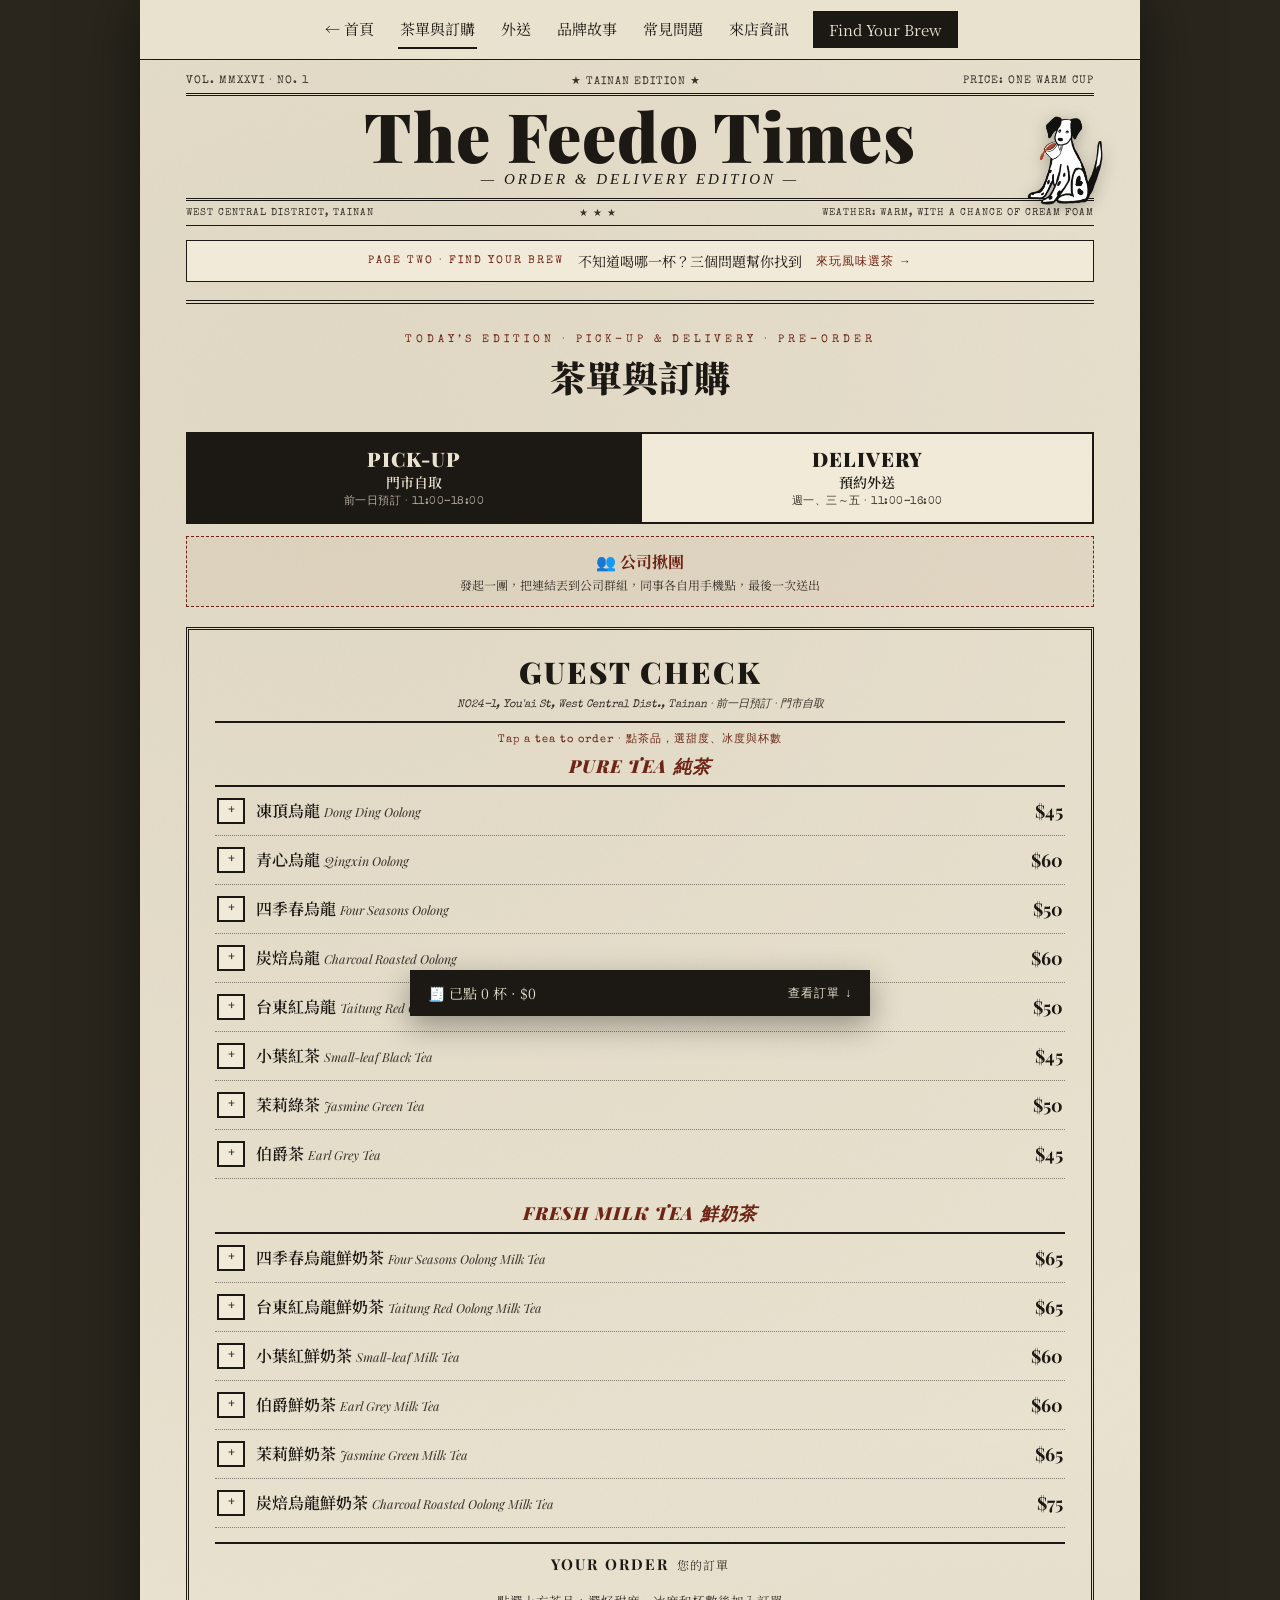
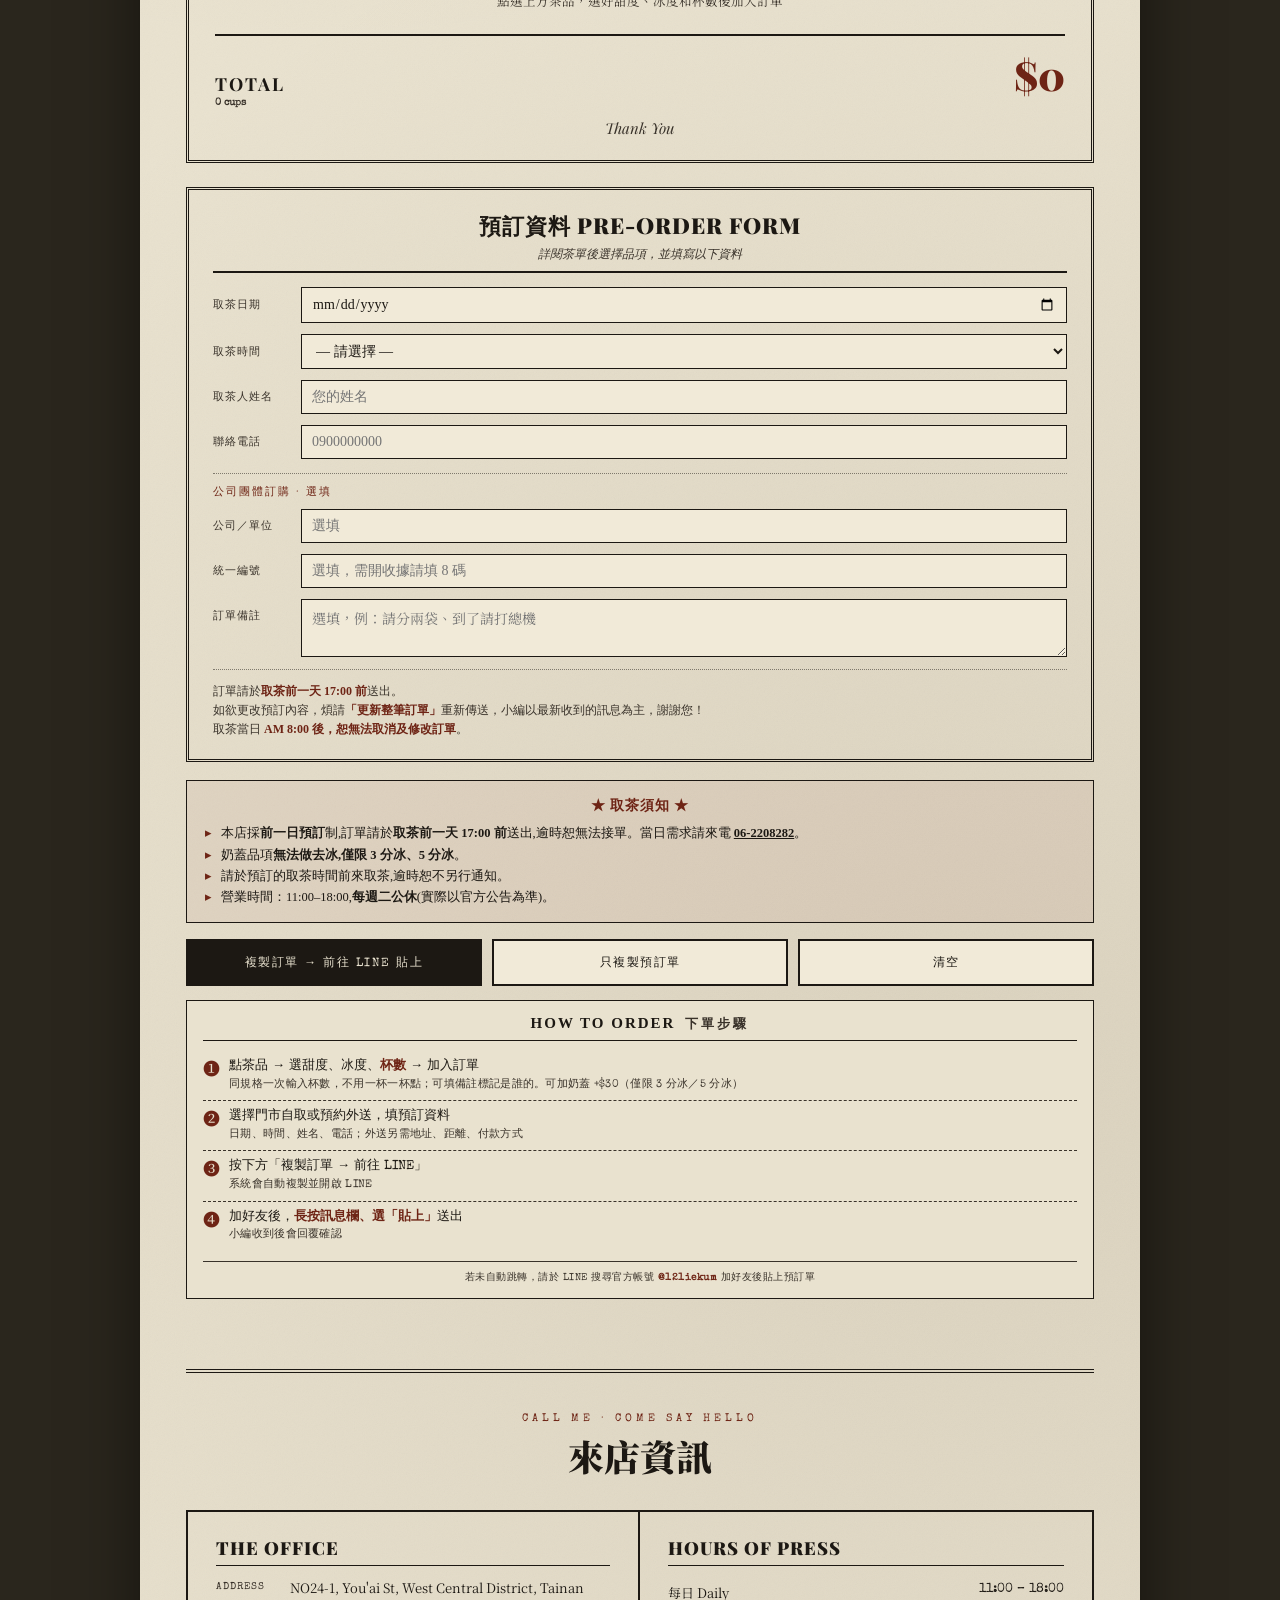
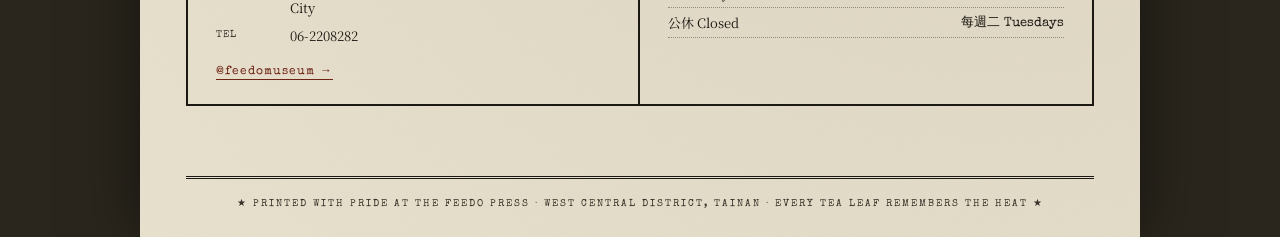
==== index.html @ 991d7155 "外送訂單文字：付款方式後面不再重複「（先付款）」 底下的 ※ 註記已經寫了「外送需先付款，小編確認訂單後會與您聯繫付款」， 貼在付款方式後面是重複。  Co-Authored-By: Claude O" ====
<!DOCTYPE html>
<html lang="zh-Hant">
<head>
<meta charset="UTF-8">
<meta name="viewport" content="width=device-width, initial-scale=1.0">
<title>FEEDO MUSEUM · 線上點單｜門市自取・預約外送・公司揪團</title>
<meta name="description" content="FEEDO MUSEUM 茶飲線上點單：前一日預訂門市自取、平日預約外送、公司揪團讓同事各自點。">
<link rel="preconnect" href="https://fonts.googleapis.com">
<link rel="preconnect" href="https://fonts.gstatic.com" crossorigin>
<link href="https://fonts.googleapis.com/css2?family=Playfair+Display:ital,wght@0,400;0,700;0,900;1,400;1,700;1,900&family=Old+Standard+TT:ital,wght@0,400;0,700;1,400&family=Special+Elite&family=Noto+Serif+TC:wght@300;400;600&display=swap" rel="stylesheet">
<link rel="stylesheet" href="style.css?v=20260920b">
</head>
<body>
<div class="gazette">

  <nav>
    <a href="https://feedomuseum.com/" class="home">&larr; 首頁</a>
    <a href="#menu" class="here">茶單與訂購</a>
    <a href="#menu" data-mode="delivery">外送</a>
    <a href="https://feedomuseum.com/story.html">品牌故事</a>
    <a href="https://feedomuseum.com/faq.html">常見問題</a>
    <a href="#visit">來店資訊</a>
    <a href="story.html#finder" class="feature">Find Your Brew</a>
  </nav>

  <div class="pad" id="top">
    <!-- 報頭 -->
    <div class="masthead-top">
      <span>Vol. MMXXVI &middot; No. 1</span>
      <span>&#9733; Tainan Edition &#9733;</span>
      <span>Price: One Warm Cup</span>
    </div>
    <div class="masthead compact">
      <h1><a href="https://feedomuseum.com/">The Feedo Times</a></h1>
      <div class="sub">&mdash; Order &amp; Delivery Edition &mdash;</div>
      <div class="mast-dog" id="mastDog" title="汪!"><img src="images/feedo-dog.png" alt="Feedo dog"></div>
    </div>
    <div class="dateline">
      <span>West Central District, Tainan</span>
      <span>&#9733; &#9733; &#9733;</span>
      <span>Weather: Warm, with a chance of cream foam</span>
    </div>

    <!-- 故事頁導引 -->
    <a class="teaser" href="story.html#finder">
      <span class="t-k">Page Two &middot; Find Your Brew</span>
      <span class="t-h">不知道喝哪一杯？三個問題幫你找到</span>
      <span class="t-go">來玩風味選茶 &rarr;</span>
    </a>

    <!-- ===== 第三版: 茶單（門市自取 / 預約外送） ===== -->
    <div class="section menu-first" id="menu" data-mode="pickup">
      <div class="sec-banner"><div class="ed">Today&rsquo;s Edition &middot; Pick-up &amp; Delivery &middot; Pre-Order</div><h3>茶單與訂購</h3></div>

      <!-- 服務方式 -->
      <div class="svc g-hide" role="radiogroup" aria-label="取茶方式">
        <button type="button" class="svc-opt on" data-mode="pickup" role="radio" aria-checked="true"><span class="svc-en">Pick-up</span><span class="svc-zh">門市自取</span><span class="svc-d">前一日預訂 &middot; 11:00–18:00</span></button>
        <button type="button" class="svc-opt" data-mode="delivery" role="radio" aria-checked="false"><span class="svc-en">Delivery</span><span class="svc-zh">預約外送</span><span class="svc-d">週一、三～五 &middot; 11:00–16:00</span></button>
      </div>

      <!-- 公司揪團：發起（一般點單時顯示） -->
      <button type="button" class="gstart g-hide" id="gStart"><b>👥 公司揪團</b><span>發起一團，把連結丟到公司群組，同事各自用手機點，最後一次送出</span></button>

      <!-- 公司揪團：團資訊（打開揪團連結時顯示） -->
      <div class="gbar g-show" id="gbar">
        <div class="gb-stamp">GROUP ORDER &middot; 揪團</div>
        <div class="gb-title" id="gbTitle">揪團載入中…</div>
        <div class="gb-meta" id="gbMeta"></div>
        <div class="gb-btns">
          <button type="button" class="pri" id="gbLine">分享到 LINE 群組</button>
          <button type="button" id="gbCopy">複製揪團連結</button>
          <button type="button" class="g-hostonly" id="gbClose">截止收單</button>
        </div>
        <div class="gb-admin g-hostonly">
          🔑 你是<b>發起人</b>：現在的網址是管理連結，請自己保存（<button type="button" id="gbCopyAdmin">複製管理連結</button>），分享給同事請用上方按鈕。<br>
          步驟：① 分享連結給同事 ② 時間到或按「截止收單」 ③ 在下方填預訂資料，按「複製訂單 &rarr; 前往 LINE」送給店家
          <div class="gb-qr" id="gbQr" hidden>
            <div class="gb-qr-img" id="gbQrImg"></div>
            <div class="gb-qr-txt"><b>📱 想用手機管理這一團？</b><br>用手機相機或 LINE 掃這個 QR Code，手機就能以發起人身分截止收單、送出訂單。<br><span>這是管理用的 QR Code，請勿拍照分享到群組。</span></div>
          </div>
        </div>
        <a class="gb-exit" href="./">&larr; 離開揪團，回一般點單</a>
      </div>

      <!-- 外送須知（外送模式才顯示） -->
      <div class="dlv only-delivery g-host">
        <div class="dlv-h">外送滿額門檻<small>以本店（友愛街 24-1 號）為起點，依 Google 地圖導航路線計算，下單時小編會協助確認距離</small></div>
        <div class="tiers" id="tiers"></div>
        <ul class="dlv-rules">
          <li>外送日為<b>週一、週三～週五</b>，可預約 <b>4 週內</b>的日期，送達時段 <b>11:00–16:00</b>。</li>
          <li>外送訂單請於<b>送達前一天 17:00 前</b>送出。</li>
          <li>付款方式：<b>現金／轉帳，需先付款</b>，小編確認訂單後會與您聯繫付款。</li>
          <li>取消或修改：請於<b>前一天</b>來電門市 <a href="tel:+88662208282">06-2208282</a> 或透過 LINE 官方帳號告知。</li>
          <li>實際送達範圍依門市人員查詢為準；<b>3 公里以外</b>請先私訊 LINE 或來電詢問。</li>
        </ul>
        <details class="dlv-map">
          <summary>查看距離參考地圖</summary>
          <svg id="dlvMap" viewBox="0 0 360 360" role="img" aria-label="外送距離參考地圖"></svg>
          <p class="cap">圖上為直線距離示意，實際以導航路線距離為準。</p>
        </details>
      </div>

      <div class="menu-frame">
        <div class="mh"><h4>GUEST CHECK</h4><div class="addr">NO24-1, You'ai St, West Central Dist., Tainan &middot; <span class="only-pickup">前一日預訂 &middot; 門市自取</span><span class="only-delivery">平日預約外送</span></div></div>
        <div class="mtip">Tap a tea to order &middot; 點茶品，選甜度、冰度與杯數</div>
        <ul class="mlist" id="mlist"></ul>
        <div class="ckhd">Your Order<span class="g-hide">您的訂單</span><span class="g-show">我的點單</span></div>
        <ul class="msum" id="msum"></ul>
        <div class="mtotal"><span class="lbl">Total<small id="mcount">0 cups</small></span><span class="amt" id="mamt">$0</span></div>
        <div class="mmin only-delivery g-host" id="mmin"></div>
        <div class="mthx">Thank You</div>
      </div>

      <!-- 公司揪團：送出我的點單 -->
      <div class="booking gme g-show">
        <div class="bh">送出我的點單<small>選好飲料、填上名字後送出，截止前都可以回來修改</small></div>
        <div class="bfield"><label for="gName">你的名字</label><input id="gName" type="text" maxlength="20" placeholder="例：業務部 小王"></div>
        <div class="order-actions">
          <button type="button" class="pri" id="gSave">送出我的點單</button>
          <button type="button" id="gCancelMine" hidden>取消我的點單</button>
        </div>
        <div class="gstate" id="gState"></div>
      </div>

      <!-- 公司揪團：團員點單 -->
      <div class="gmembers g-show">
        <div class="gm-h"><b>團員點單</b><span id="gmSum">0 人 · 0 杯 · $0</span><button type="button" id="gRefresh">重新整理</button></div>
        <ul id="gmList"></ul>
      </div>

      <!-- 預訂資料 -->
      <div class="booking g-host">
        <div class="bh">預訂資料 <span class="only-pickup">Pre-Order Form</span><span class="only-delivery">Delivery Form</span><small>詳閱茶單後選擇品項，並填寫以下資料</small></div>
        <div class="bfield only-pickup"><label for="bDate">取茶日期</label><input id="bDate" type="date"></div>
        <div class="bfield only-delivery"><label for="bDDate">送達日期</label><select id="bDDate"></select></div>
        <div class="bfield"><label for="bTime"><span class="only-pickup">取茶時間</span><span class="only-delivery">送達時間</span></label><select id="bTime"></select></div>
        <div class="bfield"><label for="bName"><span class="only-pickup">取茶人姓名</span><span class="only-delivery">收件人姓名</span></label><input id="bName" type="text" placeholder="您的姓名"></div>
        <div class="bfield"><label for="bPhone">聯絡電話</label><input id="bPhone" type="tel" inputmode="numeric" placeholder="0900000000"></div>
        <div class="bfield only-delivery"><label for="bAddr">外送地址</label><input id="bAddr" type="text" placeholder="例：台南市中西區○○路○號○樓" autocomplete="street-address"></div>
        <div class="bfield only-delivery"><label for="bDist">外送距離</label><select id="bDist"></select></div>
        <div class="bfield only-delivery"><label for="bPay">付款方式</label>
          <select id="bPay"><option value="">— 請選擇 —</option><option>現金</option><option>轉帳</option></select>
        </div>
        <div class="bsub">公司團體訂購 &middot; 選填</div>
        <div class="bfield"><label for="bCompany">公司／單位</label><input id="bCompany" type="text" placeholder="選填"></div>
        <div class="bfield"><label for="bTax">統一編號</label><input id="bTax" type="text" inputmode="numeric" maxlength="8" placeholder="選填，需開收據請填 8 碼"></div>
        <div class="bfield top"><label for="bNote">訂單備註</label><textarea id="bNote" rows="2" placeholder="選填，例：請分兩袋、到了請打總機"></textarea></div>
        <div class="notice only-pickup">
          訂單請於<b>取茶前一天 17:00 前</b>送出。<br>
          如欲更改預訂內容，煩請<b>「更新整筆訂單」</b>重新傳送，小編以最新收到的訊息為主，謝謝您！<br>
          取茶當日 <b>AM 8:00 後，恕無法取消及修改訂單</b>。
        </div>
        <div class="notice only-delivery">
          外送訂單請於<b>送達前一天 17:00 前</b>送出，<b>需先付款</b>，小編確認訂單後會與您聯繫付款。<br>
          如需取消或修改，請於<b>前一天</b>來電 06-2208282 或透過 LINE 官方帳號告知。
        </div>
      </div>

      <!-- 取茶須知 -->
      <div class="pickup-note only-pickup g-host">
        <h5>&#9733; 取茶須知 &#9733;</h5>
        <ul>
          <li>本店採<b>前一日預訂</b>制,訂單請於<b>取茶前一天 17:00 前</b>送出,逾時恕無法接單。當日需求請來電 <a href="tel:+88662208282" style="color:inherit;white-space:nowrap;"><b>06-2208282</b></a>。</li>
          <li>奶蓋品項<b>無法做去冰,僅限 3 分冰、5 分冰</b>。</li>
          <li>請於預訂的取茶時間前來取茶,逾時恕不另行通知。</li>
          <li>營業時間：11:00–18:00,<b>每週二公休</b>(實際以官方公告為準)。</li>
        </ul>
      </div>

      <div class="order-actions g-host">
        <button class="pri" id="btnLine">複製訂單 &rarr; 前往 LINE 貼上</button>
        <button id="btnCopy">只複製預訂單</button>
        <button id="btnClear">清空</button>
      </div>
      <div class="order-steps g-hide">
        <div class="steps-title">How to Order<span class="steps-title-zh">下單步驟</span></div>
        <ol class="steps-list">
          <li><span class="step-no">&#10102;</span><span class="step-body"><span class="step-main">點茶品 &rarr; 選甜度、冰度、<b>杯數</b> &rarr; 加入訂單</span><span class="step-sub">同規格一次輸入杯數，不用一杯一杯點；可填備註標記是誰的。可加奶蓋 +$30（僅限 3 分冰／5 分冰）</span></span></li>
          <li><span class="step-no">&#10103;</span><span class="step-body"><span class="step-main">選擇門市自取或預約外送，填預訂資料</span><span class="step-sub">日期、時間、姓名、電話；外送另需地址、距離、付款方式</span></span></li>
          <li><span class="step-no">&#10104;</span><span class="step-body"><span class="step-main">按下方「複製訂單 &rarr; 前往 LINE」</span><span class="step-sub">系統會自動複製並開啟 LINE</span></span></li>
          <li><span class="step-no">&#10105;</span><span class="step-body"><span class="step-main">加好友後，<b>長按訊息欄、選「貼上」</b>送出</span><span class="step-sub">小編收到後會回覆確認</span></span></li>
        </ol>
        <p class="steps-note">若未自動跳轉，請於 LINE 搜尋官方帳號 <b style="font-family:'Special Elite',monospace;color:var(--accent);letter-spacing:.5px;">@121iekum</b> 加好友後貼上預訂單</p>
      </div>
    </div>

    <!-- ===== 店家資訊 ===== -->
    <div class="section reveal" id="visit">
      <div class="sec-banner"><div class="ed">Call Me &middot; Come Say Hello</div><h3>來店資訊</h3></div>
      <div class="info-cols">
        <div class="info-c">
          <h4>The Office</h4>
          <div class="irow"><span class="k">Address</span><span>NO24-1, You'ai St, West Central District, Tainan City</span></div>
          <div class="irow"><span class="k">Tel</span><span><a href="tel:+88662208282" style="color:inherit;text-decoration:none;">06-2208282</a></span></div>
          <a href="https://www.instagram.com/feedomuseum" class="ig-link" target="_blank" rel="noopener">@feedomuseum &rarr;</a>
        </div>
        <div class="info-c">
          <h4>Hours of Press</h4>
          <div class="hrow"><span>每日 Daily</span><span>11:00 &ndash; 18:00</span></div>
          <div class="hrow"><span>公休 Closed</span><span>每週二 Tuesdays</span></div>
        </div>
      </div>
    </div>

    <div class="colophon">&#9733; Printed With Pride At The Feedo Press &middot; West Central District, Tainan &middot; Every Tea Leaf Remembers The Heat &#9733;</div>
  </div>
</div>

<div class="toast" id="toast"></div>

<!-- 確認對話框 (報紙風) -->
<div class="confirm-mask" id="confirmMask">
  <div class="confirm-box" role="dialog" aria-modal="true" aria-labelledby="confirmTitle">
    <div class="confirm-stamp">NOTICE</div>
    <h3 id="confirmTitle">確定要清空茶品嗎？</h3>
    <p>所選的茶品會全部移除（日期、時間、姓名會保留）。<br>此動作無法復原。</p>
    <div class="confirm-btns">
      <button type="button" id="confirmCancel">取消</button>
      <button type="button" id="confirmOk">確定清空</button>
    </div>
  </div>
</div>

<!-- ===== 跳轉前確認頁 ===== -->
<div class="confirm-mask" id="gateMask">
  <div class="confirm-box" role="dialog" aria-modal="true" aria-labelledby="gateTitle">
    <div class="confirm-stamp">LINE</div>
    <div class="gate-check">&#10003;</div>
    <h3 id="gateTitle">預訂單已複製</h3>
    <p>接下來會自動跳到 LINE。<br>加好友後，請在訊息欄位<br><span class="gate-paste">長按 &rarr; 貼上</span>送出即可。</p>
    <div class="confirm-btns">
      <button type="button" id="gateOk">我知道了，繼續</button>
    </div>
  </div>
</div>

<!-- ===== 品項選擇視窗：選甜度冰度＋杯數 → 加入訂單 ===== -->
<div class="confirm-mask" id="itemMask">
  <div class="confirm-box item-box" role="dialog" aria-modal="true" aria-labelledby="itemTitle">
    <div class="confirm-stamp">ORDER</div>
    <button type="button" class="item-x" id="itemClose" aria-label="關閉">&times;</button>
    <h3 id="itemTitle"></h3>
    <div class="item-en" id="itemEn"></div>
    <div id="itemOpts"></div>
    <div class="opt"><label class="opt-l" for="itemNote">備註 <span>Note · 選填</span></label>
      <input class="item-note" id="itemNote" type="text" maxlength="60" placeholder="誰的飲料，例：小王、業務部"></div>
    <div class="item-foot">
      <div class="gqty"><button type="button" id="itemDec" aria-label="減少一杯">&minus;</button><input id="itemQty" type="number" min="1" max="999" inputmode="numeric" value="1" aria-label="杯數"><button type="button" id="itemInc" aria-label="增加一杯">+</button><span>杯</span></div>
      <div class="item-sum" id="itemSum">$0</div>
    </div>
    <div class="confirm-btns"><button type="button" id="itemOk">加入訂單</button></div>
  </div>
</div>

<!-- 底部訂單列（有點茶時出現） -->
<button type="button" class="cartbar" id="cartbar"><span id="cartbarTxt"></span><span class="cb-go">查看訂單 &darr;</span></button>

<!-- ===== 發起揪團視窗 ===== -->
<div class="confirm-mask" id="groupMask">
  <div class="confirm-box item-box" role="dialog" aria-modal="true" aria-labelledby="groupTitle">
    <div class="confirm-stamp">GROUP</div>
    <button type="button" class="item-x" id="groupClose" aria-label="關閉">&times;</button>
    <h3 id="groupTitle">發起公司揪團</h3>
    <div class="item-en">建立後會得到一個連結，貼到公司群組讓大家各自點</div>
    <div class="opt"><label class="opt-l" for="gcTitle">團名</label><input class="item-note" id="gcTitle" type="text" maxlength="30" placeholder="例：週四下午茶"></div>
    <div class="opt"><label class="opt-l" for="gcHost">發起人</label><input class="item-note" id="gcHost" type="text" maxlength="20" placeholder="你的名字"></div>
    <div class="opt"><div class="opt-l">取茶方式</div>
      <div class="opt-c"><button type="button" class="ochip" data-gmode="pickup">門市自取</button><button type="button" class="ochip" data-gmode="delivery">預約外送</button></div>
    </div>
    <div class="opt"><label class="opt-l" for="gcDeadline">收單截止 <span>時間到自動停止點單</span></label>
      <input class="item-note" id="gcDeadline" type="datetime-local">
      <div class="gc-hint">店家需在取茶／送達前一天 17:00 前收到訂單，截止時間請預留發起人送單的時間。</div>
    </div>
    <div class="confirm-btns"><button type="button" id="groupOk">建立揪團</button></div>
  </div>
</div>

<script>
  /* ============================================================
     ★★★ 休息日設定區 Holiday Settings ★★★
     ------------------------------------------------------------
     固定公休：每週幾公休（0=日 1=一 2=二 3=三 4=四 5=五 6=六）
     臨時休息：手動列出 'YYYY-MM-DD'，這幾天不開放預訂
     兩種設定都可由「管理後台 admin.html」自動更新，
     也可在此直接手動編輯。
     ============================================================ */
  let WEEKLY_CLOSED = [2];               // 每週二公休
  let HOLIDAYS = [
    // 範例： '2026-06-30', '2026-07-15'
  ];

  /* 若有設定 Apps Script 後端網址，訂購頁載入時會自動抓最新休息日。
     沒有後端就保持 null，使用上方手動清單。 */
  const HOLIDAY_API = "https://script.google.com/macros/s/AKfycbyBcqocUhu5vBcmpCrS3lHwlTEfVcWtc9YQK3-t3svAMVODMBfs3l_X9PoR6tBGPAiX/exec";

  // 載入時嘗試從後端更新休息日（有設定才跑；失敗就用本地清單）
  async function loadHolidays(){
    if(!HOLIDAY_API) return;
    try{
      const r = await fetch(HOLIDAY_API + '?action=list', {cache:'no-store'});
      const j = await r.json();
      if(Array.isArray(j.holidays)) HOLIDAYS = j.holidays;
      if(Array.isArray(j.weekly))   WEEKLY_CLOSED = j.weekly;
    }catch(e){ /* 抓不到就沿用本地設定 */ }
  }

  // 判斷某個 date 物件是否為休息日（公休 or 臨時休息）
  function isClosedDate(d){
    if(WEEKLY_CLOSED.includes(d.getDay())) return 'weekly';
    const ymd = `${d.getFullYear()}-${String(d.getMonth()+1).padStart(2,'0')}-${String(d.getDate()).padStart(2,'0')}`;
    if(HOLIDAYS.includes(ymd)) return 'holiday';
    return false;
  }

  const io=new IntersectionObserver(es=>es.forEach(e=>{if(e.isIntersecting)e.target.classList.add('in');}),{threshold:0.1});
  document.querySelectorAll('.reveal').forEach(el=>io.observe(el));

  // 點報頭的狗 → 趣味汪叫 + 搖一下
  const md=document.getElementById('mastDog');
  if(md){md.addEventListener('click',()=>{const img=md.querySelector('img');img.style.animation='none';void img.offsetWidth;img.style.animation='dogTilt .6s ease';showToast('\u6c6a\uff01\u6b61\u8fce\u5149\u81e8 FEEDO \u2615');});}
  function showToast(m){const el=document.getElementById('toast');el.textContent=m;el.classList.add('show');clearTimeout(window._tt);window._tt=setTimeout(()=>el.classList.remove('show'),2000);}

  // ===== 真實菜單 (要改品項/價格就改這裡) =====
  // foam:true 代表此品項可加奶蓋 +$30；foam:false 不可加 (凍頂、青心)
  // addon:true 代表是加購品 (無甜度冰度、不可再加奶蓋)
  const FOAM_PRICE = 30;
  const MENU=[
    {cat:"Pure Tea 純茶", en:"Dong Ding Oolong",        zh:"凍頂烏龍",       price:45, foam:false},
    {cat:"Pure Tea 純茶", en:"Qingxin Oolong",          zh:"青心烏龍",       price:60, foam:false},
    {cat:"Pure Tea 純茶", en:"Four Seasons Oolong",      zh:"四季春烏龍",     price:50, foam:true},
    {cat:"Pure Tea 純茶", en:"Charcoal Roasted Oolong",  zh:"炭焙烏龍",       price:60, foam:true},
    {cat:"Pure Tea 純茶", en:"Taitung Red Oolong",       zh:"台東紅烏龍",     price:50, foam:true},
    {cat:"Pure Tea 純茶", en:"Small-leaf Black Tea",     zh:"小葉紅茶",       price:45, foam:true},
    {cat:"Pure Tea 純茶", en:"Jasmine Green Tea",        zh:"茉莉綠茶",       price:50, foam:true},
    {cat:"Pure Tea 純茶", en:"Earl Grey Tea",            zh:"伯爵茶",         price:45, foam:true},
    {cat:"Fresh Milk Tea 鮮奶茶", en:"Four Seasons Oolong Milk Tea", zh:"四季春烏龍鮮奶茶", price:65, foam:true},
    {cat:"Fresh Milk Tea 鮮奶茶", en:"Taitung Red Oolong Milk Tea",  zh:"台東紅烏龍鮮奶茶", price:65, foam:true},
    {cat:"Fresh Milk Tea 鮮奶茶", en:"Small-leaf Milk Tea",          zh:"小葉紅鮮奶茶",     price:60, foam:true},
    {cat:"Fresh Milk Tea 鮮奶茶", en:"Earl Grey Milk Tea",           zh:"伯爵鮮奶茶",       price:60, foam:true},
    {cat:"Fresh Milk Tea 鮮奶茶", en:"Jasmine Green Milk Tea",       zh:"茉莉鮮奶茶",       price:65, foam:true},
    {cat:"Fresh Milk Tea 鮮奶茶", en:"Charcoal Roasted Oolong Milk Tea", zh:"炭焙烏龍鮮奶茶", price:75, foam:true},
  ];
  // 甜度/冰度選項 (照菜單)
  const SWEET=["無糖","1分甜","3分甜","5分甜","7分甜"];
  const ICE=["去冰","3分冰","5分冰"];
  const FOAM_OK_ICE=["3分冰","5分冰"]; // 奶蓋僅限微冰/半冰(3分/5分冰)
  const MAX_QTY = 999;                 // 單一規格最多杯數

  /* ============================================================
     ★★★ 取茶 / 外送設定區 ★★★（要改規則就改這裡）
     ============================================================ */
  const ORDER_CUTOFF_HOUR = 17;        // 需於前一天幾點前下單（自取、外送共用）
  const PICKUP_TIMES   = ["11:00","11:30","12:00","12:30","13:00","13:30","14:00","14:30","15:00","15:30","16:00","16:30","17:00","17:30","18:00"];
  const DELIVERY_TIMES = ["11:00","11:30","12:00","12:30","13:00","13:30","14:00","14:30","15:00","15:30","16:00"];
  const DELIVERY_DAYS  = [1,3,4,5];    // 可外送的星期（0=日 1=一 … 6=六）
  const DELIVERY_WEEKS = 4;            // 外送可預約範圍：從今天起幾週內（改這裡要一併改外送須知的「4 週內」）
  // 外送距離門檻：max = 此級距上限（公里），min = 滿額免運門檻
  const DELIVERY_TIERS = [
    {max:0.5, min:150},
    {max:1,   min:280},
    {max:1.5, min:420},
    {max:2,   min:550},
    {max:2.5, min:700},
    {max:3,   min:850},
  ];
  // 距離參考地圖上的地標（相對本店的公里數：x 向東為正、y 向南為正）
  const LANDMARKS = [
    {name:"台南孔廟", x:.22, y:.06},
    {name:"赤崁樓", x:.06, y:-.71},
    {name:"台南火車站", x:1.13, y:-.67},
    {name:"台南公園", x:.99, y:-1.23},
    {name:"東門圓環", x:.96, y:.26},
    {name:"五妃街", x:.15, y:.93},
    {name:"藍晒圖文創園區", x:-.47, y:.44, left:true},
  ];
  const SHOP_TEL = "06-2208282";
  const MAX_KM = DELIVERY_TIERS[DELIVERY_TIERS.length-1].max;

  const $id = id => document.getElementById(id);
  const esc = s => String(s).replace(/[&<>"']/g, ch => ({'&':'&amp;','<':'&lt;','>':'&gt;','"':'&quot;',"'":'&#39;'}[ch]));
  const pad2 = n => String(n).padStart(2,'0');
  const ymd = d => `${d.getFullYear()}-${pad2(d.getMonth()+1)}-${pad2(d.getDate())}`;
  const WK = ['日','一','二','三','四','五','六'];
  const fmtMD = d => `${d.getMonth()+1}/${d.getDate()}（週${WK[d.getDay()]}）`;
  const tierLabel = k => `${k ? DELIVERY_TIERS[k-1].max : 0}–${DELIVERY_TIERS[k].max} km`;
  const clampQty = n => Math.min(MAX_QTY, Math.max(1, n));
  function cutoffFor(d){ const c=new Date(d); c.setDate(c.getDate()-1); c.setHours(ORDER_CUTOFF_HOUR,0,0,0); return c; }

  // ===== 訂單 =====
  // 每一行 = 一種規格（品項＋甜度＋冰度＋奶蓋＋備註）× 杯數，公司團訂同規格一次輸入杯數即可
  let lines=[];   // {i, sweet, ice, foam, qty, note}
  let lastSpec={sweet:"3分甜", ice:"5分冰"};   // 下一個品項預設沿用上一次選的甜度冰度
  const lineUnit = L => MENU[L.i].price + (L.foam?FOAM_PRICE:0);
  const hasItems = () => lines.length>0;

  const mlist=$id('mlist');
  let lastCat="";
  MENU.forEach((m,i)=>{
    // 分類標題
    if(m.cat!==lastCat){
      const h=document.createElement('li');h.className='mcat';h.textContent=m.cat;mlist.appendChild(h);lastCat=m.cat;
    }
    const li=document.createElement('li');li.className='mrow';li.dataset.i=i;
    li.tabIndex=0; li.setAttribute('role','button');
    li.innerHTML=`<span class="box">+</span>
      <span class="nm"><span class="zh">${m.zh}</span> <span class="en">${m.en}</span></span>
      <span class="pr">$${m.price}</span>`;
    mlist.appendChild(li);
  });
  mlist.addEventListener('click',e=>{ const r=e.target.closest('.mrow'); if(r) openItem(+r.dataset.i); });
  mlist.addEventListener('keydown',e=>{
    const r=e.target.closest('.mrow');
    if(r && (e.key==='Enter'||e.key===' ')){ e.preventDefault(); openItem(+r.dataset.i); }
  });

  // 把完全相同的規格（品項+甜度+冰度+奶蓋）合併成一行，備註串在一起（產生訂單文字用）
  function mergedLines(src){
    const out=[], map=new Map(); let total=0, cups=0;
    (src||lines).forEach(L=>{
      const m=MENU[L.i], key=[L.i,L.sweet,L.ice,L.foam].join('|');
      let o=map.get(key);
      if(!o){
        o={name:m.zh+(m.addon?'（加購）':'')+(L.foam?' +奶蓋':''), spec:m.addon?'':`${L.sweet}/${L.ice}`, qty:0, amount:0, notes:[]};
        map.set(key,o); out.push(o);
      }
      const amt=lineUnit(L)*L.qty;
      o.qty+=L.qty; o.amount+=amt; total+=amt; cups+=L.qty;
      if(L.note) o.notes.push(L.note+(L.qty>1?`×${L.qty}`:''));
    });
    return {out,total,cups};
  }

  let lastTotal=0;
  function render(){
    const {total,cups}=mergedLines();
    // 茶單列：方塊顯示此品項已點杯數
    MENU.forEach((m,i)=>{
      const n=lines.reduce((s,L)=>s+(L.i===i?L.qty:0),0);
      const r=mlist.querySelector('.mrow[data-i="'+i+'"]');
      r.classList.toggle('on',n>0); r.querySelector('.box').textContent=n>0?n:'+';
    });
    // 您的訂單
    $id('msum').innerHTML = lines.length ? lines.map((L,li)=>{
      const m=MENU[L.i], d=`data-li="${li}"`;
      return `<li class="cl">
        <div class="cl-main">
          <div class="cl-name">${esc(m.zh)}${L.foam?' <em>+奶蓋</em>':''}</div>
          <div class="cl-spec">${m.addon?'加購':`${L.sweet} / ${L.ice}`}${L.note?` · ${esc(L.note)}`:''}</div>
          <div class="cl-ops"><button type="button" data-act="edit" ${d}>修改</button><button type="button" data-act="del" ${d}>刪除</button></div>
        </div>
        <div class="gqty"><button type="button" data-act="dec" ${d} aria-label="減少一杯">&minus;</button><span class="num">${L.qty}</span><button type="button" data-act="inc" ${d} aria-label="增加一杯">+</button></div>
        <div class="cl-amt">$${(lineUnit(L)*L.qty).toLocaleString()}</div>
      </li>`;
    }).join('') : '<li class="cl-empty">點選上方茶品，選好甜度、冰度和杯數後加入訂單</li>';

    const a=$id('mamt'); a.textContent='$'+total.toLocaleString();
    if(total!==lastTotal){ a.style.transform='scale(1.15)'; setTimeout(()=>a.style.transform='scale(1)',160); lastTotal=total; }
    $id('mcount').textContent=cups+(cups===1?' cup':' cups');
    $id('cartbarTxt').textContent=`🧾 已點 ${cups} 杯 · $${total.toLocaleString()}`;
    updateCartbar();
    renderMin(G.id ? mergedLines(orderSource()).total : total);
    if(G.id) updateMineState();
  }
  $id('msum').addEventListener('click',e=>{
    const b=e.target.closest('[data-act]'); if(!b) return;
    const li=+b.dataset.li, L=lines[li]; if(!L) return;
    switch(b.dataset.act){
      case 'inc': L.qty=clampQty(L.qty+1); break;
      case 'dec': if(L.qty>1) L.qty--; else lines.splice(li,1); break;
      case 'del': lines.splice(li,1); toast(`已刪除：${MENU[L.i].zh}`); break;
      case 'edit': openItem(L.i,li); return;
    }
    render();
  });

  // ===== 品項選擇視窗 =====
  const itemMask=$id('itemMask');
  let draft=null;   // 視窗中正在編輯的規格；edit = 修改第幾行（-1 = 新增）
  function openItem(i,editIdx){
    const m=MENU[i], src=editIdx>=0 ? lines[editIdx] : null;
    draft = src ? Object.assign({}, src, {edit:editIdx})
                : {i, sweet:lastSpec.sweet, ice:lastSpec.ice, foam:false, qty:1, note:'', edit:-1};
    $id('itemTitle').textContent=m.zh;
    $id('itemEn').textContent=`${m.en} · $${m.price}`;
    $id('itemNote').value=draft.note;
    $id('itemQty').value=draft.qty;
    $id('itemOk').textContent= src ? '更新這一項' : '加入訂單';
    $id('itemNote').placeholder= G.id ? '選填，例：幫主管代點' : '誰的飲料，例：小王、業務部';
    renderItem();
    itemMask.classList.add('show');
  }
  function closeItem(){ itemMask.classList.remove('show'); draft=null; }
  function renderItem(){
    const m=MENU[draft.i];
    const chips=(act,list)=>list.map(s=>{
      const sel=draft[act]===s, off=act==='ice'&&draft.foam&&!FOAM_OK_ICE.includes(s);
      return `<button type="button" class="ochip${sel?' sel':''}${off?' off':''}" data-act="${act}" data-val="${s}">${s}</button>`;
    }).join('');
    $id('itemOpts').innerHTML = m.addon ? '' : `
      <div class="opt"><div class="opt-l">甜度 <span>Sweetness</span></div><div class="opt-c">${chips('sweet',SWEET)}</div></div>
      <div class="opt"><div class="opt-l">冰度 <span>Ice</span></div><div class="opt-c">${chips('ice',ICE)}</div></div>
      ${m.foam?`<div class="opt"><div class="opt-l">加料 <span>Add-on</span></div><div class="opt-c">
        <button type="button" class="ochip wide${draft.foam?' sel':''}" data-act="foam">${draft.foam?'✓ ':''}加奶蓋 Milk Foam +$${FOAM_PRICE}<small>僅限 3 分冰／5 分冰</small></button></div></div>`:''}`;
    $id('itemSum').textContent='$'+(lineUnit(draft)*draft.qty).toLocaleString();
  }
  $id('itemOpts').addEventListener('click',e=>{
    const b=e.target.closest('.ochip'); if(!b||!draft) return;
    const act=b.dataset.act, val=b.dataset.val;
    if(act==='sweet') draft.sweet=val;
    else if(act==='ice'){
      if(draft.foam && !FOAM_OK_ICE.includes(val)){toast('奶蓋僅限 3 分冰、5 分冰，無法去冰 🥛');return;}
      draft.ice=val;
    }else if(act==='foam'){
      draft.foam=!draft.foam;
      if(draft.foam && !FOAM_OK_ICE.includes(draft.ice)){draft.ice='5分冰';toast('奶蓋僅限 3 分冰、5 分冰，已為您改成 5 分冰 🥛');}
    }
    renderItem();
  });
  function setDraftQty(n){ draft.qty=clampQty(n); $id('itemQty').value=draft.qty; renderItem(); }
  $id('itemDec').onclick=()=>setDraftQty(draft.qty-1);
  $id('itemInc').onclick=()=>setDraftQty(draft.qty+1);
  $id('itemQty').addEventListener('input',e=>{ const n=parseInt(e.target.value,10); if(n>=1){ draft.qty=clampQty(n); renderItem(); } });
  $id('itemQty').addEventListener('change',e=>{ const n=parseInt(e.target.value,10); setDraftQty(n>=1?n:1); });  // 清空或填 0 就回到 1 杯
  $id('itemNote').addEventListener('input',e=>{ draft.note=e.target.value; });
  $id('itemNote').addEventListener('keydown',e=>{ if(e.key==='Enter') $id('itemOk').click(); });
  $id('itemOk').onclick=()=>{
    const n=parseInt($id('itemQty').value,10); draft.qty=clampQty(n>=1?n:1);
    const L={i:draft.i, sweet:draft.sweet, ice:draft.ice, foam:draft.foam, qty:draft.qty, note:draft.note.trim()};
    const edit=draft.edit;
    if(edit>=0){ lines[edit]=L; }
    else{
      const same=lines.find(x=>x.i===L.i&&x.sweet===L.sweet&&x.ice===L.ice&&x.foam===L.foam&&x.note===L.note);
      if(same) same.qty=clampQty(same.qty+L.qty); else lines.push(L);
    }
    lastSpec={sweet:L.sweet, ice:L.ice};
    closeItem(); render();
    toast(`${edit>=0?'已更新':'已加入'}：${MENU[L.i].zh}${L.foam?' +奶蓋':''} ×${L.qty}`);
  };
  $id('itemClose').onclick=closeItem;
  itemMask.addEventListener('click',e=>{if(e.target===itemMask)closeItem();});
  document.addEventListener('keydown',e=>{if(e.key==='Escape'&&itemMask.classList.contains('show'))closeItem();});

  // ===== 底部訂單列：有點茶、且訂單明細/送出按鈕不在畫面上時出現 =====
  const cartbar=$id('cartbar'), inView=new Set();
  function updateCartbar(){
    const show=hasItems() && inView.size===0;
    cartbar.classList.toggle('show',show);
    document.body.classList.toggle('has-cartbar',show);
  }
  new IntersectionObserver(es=>{
    es.forEach(e=>{ if(e.isIntersecting) inView.add(e.target); else inView.delete(e.target); });
    updateCartbar();
  }).observe($id('msum'));
  cartbar.onclick=()=>$id('msum').scrollIntoView({behavior:'smooth',block:'center'});

  // ===== 門市自取 / 預約外送 切換 =====
  const menuSec=$id('menu');
  let mode='pickup';
  function setMode(m){
    mode=m; menuSec.dataset.mode=m;
    document.querySelectorAll('.svc-opt').forEach(b=>{
      const on=b.dataset.mode===m; b.classList.toggle('on',on); b.setAttribute('aria-checked',on);
    });
    fillTimes();
    if(m==='delivery') fillDeliveryDates();
    render();
  }
  document.querySelectorAll('.svc-opt').forEach(b=>b.addEventListener('click',()=>setMode(b.dataset.mode)));
  document.querySelectorAll('nav a[data-mode]').forEach(a=>a.addEventListener('click',()=>{ if(!G.id) setMode(a.dataset.mode); }));

  function fillTimes(){
    const el=$id('bTime'), prev=el.value;
    const list=mode==='delivery'?DELIVERY_TIMES:PICKUP_TIMES;
    el.innerHTML='<option value="">— 請選擇 —</option>'+list.map(t=>`<option>${t}</option>`).join('');
    if(list.includes(prev)) el.value=prev;
  }

  // 從今天起 DELIVERY_WEEKS 週內可外送的日期：限定星期、非店休、且未過前一天收單時間
  function deliveryDates(){
    const now=new Date(), today=new Date(); today.setHours(0,0,0,0);
    const out=[];
    for(let k=0;k<DELIVERY_WEEKS*7;k++){
      const d=new Date(today); d.setDate(today.getDate()+k);
      if(!DELIVERY_DAYS.includes(d.getDay()) || isClosedDate(d) || now>cutoffFor(d)) continue;
      out.push(d);
    }
    return out;
  }
  function fillDeliveryDates(){
    const el=$id('bDDate'), prev=el.value, ds=deliveryDates();
    el.innerHTML = ds.length
      ? '<option value="">— 請選擇 —</option>'+ds.map(d=>`<option value="${ymd(d)}">${fmtMD(d)}</option>`).join('')
      : '<option value="">目前沒有可預約的外送日，請改門市自取或來電詢問</option>';
    if(ds.some(d=>ymd(d)===prev)) el.value=prev;
  }

  function fillDist(){
    $id('bDist').innerHTML='<option value="">— 請選擇 —</option>'+
      DELIVERY_TIERS.map((t,k)=>`<option value="${k}">${tierLabel(k)} · 滿 $${t.min}</option>`).join('')+
      '<option value="unknown">不確定，請小編幫我確認</option>'+
      `<option value="far">${MAX_KM} 公里以外（請先私訊 LINE 或來電詢問）</option>`;
  }
  function currentMin(){
    const v=$id('bDist').value;
    if(v===''||v==='far') return null;
    return v==='unknown' ? DELIVERY_TIERS[0].min : DELIVERY_TIERS[+v].min;
  }
  function renderMin(total){
    const el=$id('mmin'), v=$id('bDist').value;
    el.classList.remove('ok');
    if(v==='far'){ el.textContent=`${MAX_KM} 公里以外請先私訊 LINE 或來電 ${SHOP_TEL} 詢問 🛵`; return; }
    if(v===''){ el.textContent=`外送依距離設有滿額門檻（最低 $${DELIVERY_TIERS[0].min}），請在預訂資料選擇外送距離`; return; }
    const min=currentMin(), label=v==='unknown'?'最低外送門檻':`${tierLabel(+v)} 外送門檻`;
    if(total<min){ el.textContent=`${label} $${min}，還差 $${min-total}`; }
    else{ el.textContent=`✓ 已達 ${label} $${min}`; el.classList.add('ok'); }
  }
  function renderTiers(){
    const v=$id('bDist').value;
    $id('tiers').innerHTML=DELIVERY_TIERS.map((t,k)=>`<div class="tier${v===String(k)?' on':''}" data-k="${k}">
      <div class="tk">${tierLabel(k)}</div><div class="tm"><small>滿</small>$${t.min}</div></div>`).join('');
  }
  // 距離參考地圖（同心圓 = 各級距；地標為直線距離示意）
  function renderDlvMap(){
    const C=180, s=165/MAX_KM, v=$id('bDist').value;
    let g='';
    for(let k=DELIVERY_TIERS.length-1;k>=0;k--){
      g+=`<circle class="dm-ring${v===String(k)?' on':''}" cx="${C}" cy="${C}" r="${DELIVERY_TIERS[k].max*s}"/>`;
    }
    DELIVERY_TIERS.forEach((t,k)=>{
      const p=C-t.max*s*0.7071;
      g+=`<text class="dm-rl${v===String(k)?' on':''}" x="${p-2}" y="${p-2}" text-anchor="end">${t.max}km $${t.min}</text>`;
    });
    g+=`<line x1="340" y1="46" x2="340" y2="24" stroke="#1c1813" stroke-width="1"/><path d="M340 16 L336 26 L344 26 Z" fill="#6e2415"/><text class="dm-rl" x="340" y="58" text-anchor="middle">N</text>`;
    LANDMARKS.forEach(L=>{
      const x=C+L.x*s, y=C+L.y*s, km=Math.hypot(L.x,L.y).toFixed(1);
      g+=`<circle class="dm-lm" cx="${x}" cy="${y}" r="2.6"/>`;
      g+=`<text class="dm-lt" x="${L.left?x-6:x+6}" y="${y+3}"${L.left?' text-anchor="end"':''}>${L.name} ${km}km</text>`;
    });
    g+=`<circle class="dm-shop" cx="${C}" cy="${C}" r="5"/><text class="dm-st" x="${C}" y="${C-10}" text-anchor="middle">FEEDO</text>`;
    $id('dlvMap').innerHTML=g;
  }
  function onDistChange(){ renderTiers(); renderDlvMap(); render(); }
  $id('bDist').addEventListener('change',onDistChange);
  $id('tiers').addEventListener('click',e=>{
    const t=e.target.closest('.tier'); if(!t) return;
    $id('bDist').value=t.dataset.k; onDistChange();
  });

  // ===== 產生訂單文字 =====
  function orderText(){
    const {out,total,cups}=mergedLines(orderSource());
    if(!out.length)return null;
    const groupLine = G.id&&G.info ? [`揪團：${G.info.title}（發起人 ${G.info.host}，共 ${G.entries.length} 人）`] : [];
    // 讀取預訂欄位 (沒填就留空白底線讓客人補)
    const blank="____________";
    const v=id=>$id(id).value.trim();
    const dateOf=s=> s ? fmtMD(new Date(s+'T00:00:00')) : blank;
    const items=out.map(o=>`・${o.name}${o.spec?`（${o.spec}）`:''} x${o.qty} = $${o.amount}${o.notes.length?`\n　└ ${o.notes.join('、')}`:''}`).join('\n');
    const company=[v('bCompany')&&`公司／單位：${v('bCompany')}`, v('bTax')&&`統一編號：${v('bTax')}`].filter(Boolean);
    const note=v('bNote') ? [`備註：${v('bNote')}`] : [];

    if(mode==='delivery'){
      const dist=v('bDist');
      const distText = dist==='' ? blank
        : dist==='unknown' ? '不確定，請小編協助確認'
        : dist==='far' ? `${MAX_KM} 公里以外（待小編確認）`
        : `${tierLabel(+dist)}（滿 $${DELIVERY_TIERS[+dist].min}）`;
      return [
        '🛵 FEEDO 外送預訂單 🛵',
        '================',
        ...groupLine,
        `送達日期：${dateOf(v('bDDate'))}`,
        `送達時間：${v('bTime')||blank}`,
        `收件人姓名：${v('bName')||blank}`,
        `聯絡電話：${v('bPhone')||blank}`,
        `外送地址：${v('bAddr')||blank}`,
        `外送距離：${distText}`,
        `付款方式：${v('bPay')||blank}`,
        ...company,
        '----------------',
        '預訂品項：',
        items,
        '----------------',
        `總計杯數：${cups} 杯`,
        `總計金額：$${total}`,
        ...note,
        '================',
        '※ 外送依距離設有滿額門檻，距離依 Google 地圖導航路線計算，小編會協助確認。',
        '※ 外送需先付款，小編確認訂單後會與您聯繫付款。',
        `※ 如需取消或修改，請於前一天來電 ${SHOP_TEL} 或透過 LINE 告知。`,
      ].join('\n');
    }
    return [
      '🐾 FEEDO 預訂單 🐾',
      '（前一日預訂）',
      '================',
      ...groupLine,
      `取茶日期：${dateOf(v('bDate'))}`,
      `取茶時間：${v('bTime')||blank}`,
      `取茶人姓名：${v('bName')||blank}`,
      `聯絡電話：${v('bPhone')||blank}`,
      ...company,
      '----------------',
      '預訂品項：',
      items,
      '----------------',
      `總計杯數：${cups} 杯`,
      `總計金額：$${total}`,
      ...note,
      '================',
      `※ 訂單請於取茶前一天 ${ORDER_CUTOFF_HOUR}:00 前送出。`,
      '※ 如欲更改預訂內容，煩請「更新整筆訂單」重新傳送，小編以最新收到的訊息為主，謝謝您！',
      '※ 取茶當日 AM 8:00 後，恕無法取消及修改訂單。',
    ].join('\n');
  }
  let tt;function toast(m){const el=$id('toast');el.textContent=m;el.classList.add('show');clearTimeout(tt);tt=setTimeout(()=>el.classList.remove('show'),2600);}
  // ★ 你們官方 LINE 加好友連結 (要改帳號就改這裡) ★
  const LINE_OA = "https://line.me/R/ti/p/@121iekum";

  // ===== 複製功能 (含手機備用方案) =====
  async function copyText(t){
    try{ await navigator.clipboard.writeText(t); return true; }
    catch(e){
      try{ // 備用：舊式 execCommand，相容更多手機瀏覽器
        const ta=document.createElement('textarea');
        ta.value=t; ta.style.position='fixed'; ta.style.top='-9999px';
        document.body.appendChild(ta); ta.focus(); ta.select();
        const ok=document.execCommand('copy'); document.body.removeChild(ta);
        return ok;
      }catch(e2){ return false; }
    }
  }

  // ===== 送出前完整檢查 (必填 + 收單規則) =====
  // 回傳 null 代表通過；否則回傳要提示客人的訊息字串
  function validateBooking(){
    if(!orderSource().length) return G.id ? '揪團還沒有人點 ☕' : '請先選擇茶品 ☕';
    const v=id=>$id(id).value.trim();
    const dlv=mode==='delivery';
    const dateStr=dlv?v('bDDate'):v('bDate');
    if(!dateStr) return dlv ? (deliveryDates().length?'請選擇送達日期 📅':'目前沒有可預約的外送日，請改門市自取或來電詢問 🐾') : '請選擇取茶日期 📅';
    if(!v('bTime')) return dlv?'請選擇送達時間 🕚':'請選擇取茶時間 🕚';
    if(!v('bName')) return dlv?'請填寫收件人姓名 🙋':'請填寫取茶人姓名 🙋';
    const phone=v('bPhone').replace(/[\s-]/g,'');
    if(!phone) return '請填寫聯絡電話 📱';
    if(!/^09\d{8}$/.test(phone)) return '電話格式有誤，請填 09 開頭共 10 碼 📱';
    // 收單規則：必須在「前一天 17:00」之前下單
    const day=new Date(dateStr+'T00:00:00');
    const closed=isClosedDate(day);
    if(closed==='weekly')  return `每週${WEEKLY_CLOSED.map(n=>WK[n]).join('、')}公休，請改其他日期 🐾`;
    if(closed==='holiday') return '本日店休，請改其他日期 🐾';
    if(new Date()>cutoffFor(day)) return `此日期已過收單時間（需${dlv?'送達':'取茶'}前一天 ${ORDER_CUTOFF_HOUR}:00 前），請改較晚的日期 ⏰`;
    if(dlv){
      if(!deliveryDates().some(d=>ymd(d)===dateStr)) return '此日期不開放外送，請重新選擇送達日期 📅';
      if(!v('bAddr')) return '請填寫外送地址 🏢';
      const dist=v('bDist');
      if(!dist) return '請選擇外送距離 🛵';
      if(dist==='far') return `${MAX_KM} 公里以外請先私訊 LINE 或來電 ${SHOP_TEL} 詢問 🛵`;
      const total=mergedLines(orderSource()).total, min=currentMin();
      if(total<min) return `外送需滿 $${min}，目前 $${total}，還差 $${min-total} 🛵`;
      if(!v('bPay')) return '請選擇付款方式 💰';
    }
    const tax=v('bTax');
    if(tax && !/^\d{8}$/.test(tax)) return '統一編號需為 8 碼數字 🧾';
    return null;
  }

  $id('btnLine').onclick=async()=>{
    if(G.id && !groupReadyToSend()) return;
    const err=validateBooking();
    if(err){toast(err);return;}
    const t=orderText();
    const ok=await copyText(t);
    if(!ok){toast('已開啟 LINE，請手動把預訂單貼上送出 ☕');window.open(LINE_OA,'_blank');return;}
    openGate();
  };
  // ===== 跳轉前確認頁 =====
  const gateMask=$id('gateMask');
  function openGate(){gateMask.classList.add('show');}
  function closeGate(){gateMask.classList.remove('show');}
  $id('gateOk').onclick=()=>{
    closeGate();
    window.open(LINE_OA,'_blank');
  };
  gateMask.addEventListener('click',e=>{if(e.target===gateMask){closeGate();window.open(LINE_OA,'_blank');}});
  document.addEventListener('keydown',e=>{if(e.key==='Escape'&&gateMask.classList.contains('show'))closeGate();});
  $id('btnCopy').onclick=async()=>{
    if(G.id && !groupReadyToSend()) return;
    const err=validateBooking();
    if(err){toast(err);return;}
    const t=orderText();
    const ok=await copyText(t);
    toast(ok?'預訂單已複製 ✓ 請貼到 LINE':'複製失敗，請長按訂單文字手動複製');
  };
  // ===== 清空按鈕（含確認對話框，只清茶品） =====
  const confirmMask=$id('confirmMask');
  function openConfirm(){confirmMask.classList.add('show');}
  function closeConfirm(){confirmMask.classList.remove('show');}
  $id('btnClear').onclick=()=>{
    // 沒選任何茶品就不用問，直接提示
    if(!hasItems()){toast('目前沒有選擇茶品');return;}
    openConfirm();
  };
  $id('confirmCancel').onclick=closeConfirm;
  confirmMask.addEventListener('click',e=>{if(e.target===confirmMask)closeConfirm();}); // 點遮罩關閉
  document.addEventListener('keydown',e=>{if(e.key==='Escape'&&confirmMask.classList.contains('show'))closeConfirm();}); // Esc 關閉
  $id('confirmOk').onclick=()=>{
    lines=[];
    // 注意：日期、時間、姓名等資料「不」清掉，讓客人換茶不用重填
    render();closeConfirm();toast('茶品已清空 ☕');
  };

  /* ============================================================
     ★★★ 公司揪團 ★★★
     發起人建立揪團 → 分享連結到群組 → 同事各自用手機點 → 發起人截止後一次送到 LINE
     後端：apps-script/group-order.gs（部署方式見 apps-script/README.md）
     ============================================================ */
  const GROUP_API = "https://script.google.com/macros/s/AKfycbzBKPxpD1ZzV1l6cNJrzBzinW4gTPlhwYOVHC2gDNySOOs2971ht4czXGk7OSwv9DfjsA/exec";   // ★ 揪團 Apps Script 網址（…/exec）；留空＝不顯示揪團功能
  const qs=new URLSearchParams(location.search);
  const G={id:qs.get('g'), admin:null, info:null, entries:[], me:null, loaded:false};
  const store={   // 記住「我在這團的點單」與發起人管理碼（存在這支手機的瀏覽器）
    get(k){ try{ return JSON.parse(localStorage.getItem('feedo_'+k)); }catch(e){ return null; } },
    set(k,v){ try{ localStorage.setItem('feedo_'+k, JSON.stringify(v)); }catch(e){} },
    del(k){ try{ localStorage.removeItem('feedo_'+k); }catch(e){} },
  };
  const GROUP_ERR={closed:'已截止收單，無法再修改 🔒', notfound:'找不到這個揪團，連結可能有誤 🔍', auth:'沒有權限修改這筆點單', full:'這團人數已滿', bad:'資料有誤，請檢查後再試'};
  const gErr=e=>GROUP_ERR[e.code]||'連線失敗，請稍後再試 📶';
  async function gApi(body){
    const r=await fetch(GROUP_API,{method:'POST',headers:{'Content-Type':'text/plain;charset=utf-8'},body:JSON.stringify(body)});
    const j=await r.json();
    if(j.error){ const e=new Error(j.error); e.code=j.error; throw e; }
    return j;
  }
  const norm=items=>(items||[]).filter(L=>MENU[L.i]).map(L=>({i:+L.i,sweet:L.sweet,ice:L.ice,foam:!!L.foam,qty:+L.qty,note:L.note||''}));
  const sameItems=(a,b)=>JSON.stringify(norm(a))===JSON.stringify(norm(b));
  const groupUrl=()=>`${location.origin}${location.pathname}?g=${encodeURIComponent(G.id)}`;
  const hostUrl=()=>`${groupUrl()}&k=${encodeURIComponent(G.admin)}`;
  const groupClosed=()=>!!G.info && (G.info.closed || Date.now()>Date.parse(G.info.deadline));
  const fmtDT=iso=>{ const d=new Date(iso); return `${fmtMD(d)} ${pad2(d.getHours())}:${pad2(d.getMinutes())}`; };
  const itemText=L=>`${MENU[L.i].zh}${L.foam?' +奶蓋':''} ${L.sweet}/${L.ice} ×${L.qty}${L.note?`（${L.note}）`:''}`;
  const itemsTotal=items=>norm(items).reduce((s,L)=>s+lineUnit(L)*L.qty,0);
  const itemsCups=items=>norm(items).reduce((s,L)=>s+L.qty,0);
  const myEntry=()=> G.me ? G.entries.find(en=>en.id===G.me.entryId) : null;

  // 揪團時送到 LINE 的是「全團」點單，每杯備註帶上點的人
  function orderSource(){
    if(!G.id) return lines;
    const out=[];
    G.entries.forEach(en=>norm(en.items).forEach(L=>out.push(Object.assign(L,{note:L.note?`${en.name}（${L.note}）`:en.name}))));
    return out;
  }

  async function loadGroup(quiet){
    try{
      applyGroup(await gApi({action:'get', id:G.id, admin:G.admin||undefined}));
    }catch(e){
      if(e.code==='notfound'){
        $id('gbTitle').textContent='找不到這個揪團';
        $id('gbMeta').textContent='連結可能有誤或已被刪除，請跟發起人確認。';
        return;
      }
      if(!quiet) toast(gErr(e));
    }
  }
  function applyGroup(j){
    G.info=j.group; G.entries=j.entries||[];
    if(j.isAdmin){ store.set('admin_'+G.id,G.admin); }
    else{ if(G.admin) store.del('admin_'+G.id); G.admin=null; }
    menuSec.dataset.group=G.admin?'host':'member';
    if(G.me && !myEntry()){ G.me=null; store.del('me_'+G.id); }   // 被發起人刪除了
    if(!G.loaded){
      G.loaded=true;
      const mine=myEntry();
      if(mine && !lines.length) lines=norm(mine.items);
      $id('gName').value = G.me ? G.me.name : (G.admin ? G.info.host : '');
      if(mode!==G.info.mode) setMode(G.info.mode);
    }
    renderGroup(); render();
  }

  function renderGroup(){
    if(!G.info) return;
    const g=G.info, closed=groupClosed(), canEdit=!closed||!!G.admin, mine=myEntry();
    $id('gbTitle').textContent=g.title;
    $id('gbMeta').innerHTML=`發起人 <b>${esc(g.host)}</b> · ${g.mode==='delivery'?'預約外送':'門市自取'}<br>收單截止 <b>${fmtDT(g.deadline)}</b> · ${closed?'<span class="closed">已截止</span>':'<b>收單中</b>'}`;
    $id('gbClose').textContent=closed?'重新開放收單':'截止收單';
    $id('gSave').textContent=mine?'更新我的點單':'送出我的點單';
    $id('gSave').disabled=!canEdit;
    $id('gName').disabled=!canEdit;
    $id('gCancelMine').hidden=!mine||!canEdit;

    const cups=G.entries.reduce((s,en)=>s+itemsCups(en.items),0);
    const total=G.entries.reduce((s,en)=>s+itemsTotal(en.items),0);
    $id('gmSum').textContent=`${G.entries.length} 人 · ${cups} 杯 · $${total.toLocaleString()}`;
    $id('gmList').innerHTML=G.entries.length ? G.entries.map(en=>{
      const isMe=!!G.me&&en.id===G.me.entryId, d=`data-id="${esc(en.id)}"`;
      const ops=(isMe&&canEdit?`<button type="button" data-gact="edit" ${d}>修改</button>`:'')+(G.admin?`<button type="button" data-gact="del" ${d}>刪除</button>`:'');
      return `<li class="gm">
        <div class="gm-n">${esc(en.name)}${isMe?'<i>我</i>':''}</div>
        <div class="gm-amt">$${itemsTotal(en.items).toLocaleString()}</div>
        <div class="gm-items">${norm(en.items).map(L=>esc(itemText(L))).join('<br>')}</div>
        ${ops?`<div class="gm-ops">${ops}</div>`:''}
      </li>`;
    }).join('') : '<li class="cl-empty">還沒有人點，把連結分享到群組吧！</li>';
    updateMineState();
    renderHostQr();
  }
  // 發起人在電腦上：顯示管理連結的 QR Code，手機一掃就是發起人
  // （QR 在瀏覽器本機產生，管理連結不會送到外部網站；手機螢幕不顯示也不載入）
  const QR_LIB="https://cdnjs.cloudflare.com/ajax/libs/qrcode-generator/1.4.4/qrcode.min.js";
  let qrShownFor='';
  function renderHostQr(){
    if(!G.admin || qrShownFor===hostUrl() || matchMedia('(max-width:640px)').matches) return;
    const draw=()=>{
      const qr=qrcode(0,'M'); qr.addData(hostUrl()); qr.make();
      $id('gbQrImg').innerHTML=qr.createSvgTag({cellSize:4, margin:2, scalable:true});
      $id('gbQr').hidden=false; qrShownFor=hostUrl();
    };
    if(window.qrcode) return draw();
    if($id('qrLib')) return;
    const sc=document.createElement('script'); sc.id='qrLib'; sc.src=QR_LIB; sc.onload=draw; document.head.appendChild(sc);
  }
  // 提醒「我的點單」有沒有送出
  function updateMineState(){
    if(!G.info) return;
    const el=$id('gState'), mine=myEntry();
    el.classList.remove('warn');
    if(groupClosed() && !G.admin){ el.textContent='此揪團已截止收單，無法再修改 🔒'; el.classList.add('warn'); return; }
    if(mine && sameItems(lines,mine.items) && $id('gName').value.trim()===mine.name){ el.textContent=`✓ 已送出（${fmtDT(mine.updatedAt)} 更新）`; return; }
    if(lines.length){
      el.textContent=mine?'⚠ 你改了點單，記得按「更新我的點單」':'⚠ 還沒送出，按「送出我的點單」才會加入揪團';
      el.classList.add('warn'); return;
    }
    el.textContent=mine?'你清空了點單；不點了請按「取消我的點單」':'從上方茶單選好飲料，再輸入名字送出';
  }
  $id('gName').addEventListener('input',updateMineState);

  $id('gSave').onclick=async()=>{
    const name=$id('gName').value.trim();
    if(!name){ toast('請先輸入你的名字 🙋'); $id('gName').focus(); return; }
    if(!lines.length){ toast('請先從茶單選擇飲料 ☕'); return; }
    const btn=$id('gSave'); btn.disabled=true; btn.textContent='送出中…';
    try{
      const j=await gApi({action:'save', id:G.id, admin:G.admin||undefined,
        entryId:G.me&&G.me.entryId, editToken:G.me&&G.me.editToken,
        name, items:norm(lines), summary:norm(lines).map(itemText).join('、')});
      G.me={entryId:j.entryId, editToken:j.editToken, name};
      store.set('me_'+G.id,G.me);
      applyGroup(j);
      toast('已送出你的點單 ✓');
    }catch(e){ toast(gErr(e)); renderGroup(); }
  };
  $id('gCancelMine').onclick=async()=>{
    if(!G.me || !confirm('確定要取消你在這團的點單嗎？')) return;
    try{
      const j=await gApi({action:'remove', id:G.id, admin:G.admin||undefined, entryId:G.me.entryId, editToken:G.me.editToken});
      store.del('me_'+G.id); G.me=null; lines=[];
      applyGroup(j); toast('已取消你的點單');
    }catch(e){ toast(gErr(e)); }
  };
  $id('gmList').addEventListener('click',async e=>{
    const b=e.target.closest('[data-gact]'); if(!b) return;
    const en=G.entries.find(x=>x.id===b.dataset.id); if(!en) return;
    if(b.dataset.gact==='edit'){
      lines=norm(en.items); $id('gName').value=en.name; render();
      document.querySelector('#menu .menu-frame').scrollIntoView({behavior:'smooth',block:'start'});
      toast('已載入你的點單，改好後按「更新我的點單」');
      return;
    }
    if(!confirm(`確定刪除「${en.name}」的點單？`)) return;
    try{
      const j=await gApi({action:'remove', id:G.id, admin:G.admin, entryId:en.id});
      if(G.me && G.me.entryId===en.id){ store.del('me_'+G.id); G.me=null; }
      applyGroup(j); toast(`已刪除 ${en.name} 的點單`);
    }catch(err){ toast(gErr(err)); }
  });
  $id('gRefresh').onclick=()=>loadGroup();
  $id('gbClose').onclick=async()=>{
    const closing=!groupClosed();
    if(closing && !confirm('截止後同事就不能再點或修改，確定截止收單？')) return;
    try{
      applyGroup(await gApi({action:'close', id:G.id, admin:G.admin, closed:closing}));
      toast(closing?'已截止收單 🔒 請在下方填預訂資料送出':`已重新開放，收單到 ${fmtDT(G.info.deadline)}`);
    }catch(e){ toast(gErr(e)); }
  };
  $id('gbCopy').onclick=async()=>toast(await copyText(groupUrl())?'揪團連結已複製 ✓ 貼到群組吧':'複製失敗，請手動複製網址');
  $id('gbCopyAdmin').onclick=async()=>toast(await copyText(hostUrl())?'管理連結已複製，請自己保存 🔑':'複製失敗，請手動複製網址');
  $id('gbLine').onclick=()=>{
    if(!G.info) return;
    const msg=`🧋 ${G.info.title}｜FEEDO 揪團\n${fmtDT(G.info.deadline)} 截止，點連結選你的飲料 👇\n${groupUrl()}`;
    window.open('https://line.me/R/share?text='+encodeURIComponent(msg),'_blank');
  };

  // 發起人送單前：必須先截止（名單才不會再變），自己的點單也要先送出
  function groupReadyToSend(){
    if(!groupClosed()){
      toast('請先按上方「截止收單」，名單確定後再送出 🔒');
      $id('gbar').scrollIntoView({behavior:'smooth',block:'center'});
      return false;
    }
    const mine=myEntry();
    if(lines.length && !(mine && sameItems(lines,mine.items))){ toast('你自己的點單還沒送出，請先按「送出我的點單」'); return false; }
    return true;
  }

  // ===== 發起揪團視窗 =====
  const groupMask=$id('groupMask');
  let gcMode='pickup';
  function renderGcMode(){ groupMask.querySelectorAll('[data-gmode]').forEach(b=>b.classList.toggle('sel',b.dataset.gmode===gcMode)); }
  const dtLocal=d=>`${ymd(d)}T${pad2(d.getHours())}:${pad2(d.getMinutes())}`;
  $id('gStart').onclick=()=>{
    gcMode=mode; renderGcMode();
    const d=new Date(Date.now()+2*3600e3); d.setMinutes(d.getMinutes()<30?30:60,0,0);   // 預設兩小時後
    $id('gcDeadline').min=dtLocal(new Date());
    $id('gcDeadline').value=dtLocal(d);
    groupMask.classList.add('show');
  };
  groupMask.querySelectorAll('[data-gmode]').forEach(b=>b.onclick=()=>{ gcMode=b.dataset.gmode; renderGcMode(); });
  $id('groupClose').onclick=()=>groupMask.classList.remove('show');
  groupMask.addEventListener('click',e=>{ if(e.target===groupMask) groupMask.classList.remove('show'); });
  document.addEventListener('keydown',e=>{ if(e.key==='Escape') groupMask.classList.remove('show'); });
  $id('groupOk').onclick=async()=>{
    const title=$id('gcTitle').value.trim(), host=$id('gcHost').value.trim(), dl=$id('gcDeadline').value;
    if(!title){ toast('請填團名'); return; }
    if(!host){ toast('請填發起人名字'); return; }
    const deadline=dl ? new Date(dl) : null;
    if(!deadline || isNaN(deadline) || deadline<=new Date()){ toast('截止時間需晚於現在 ⏰'); return; }
    if(deadline-Date.now()>14*864e5){ toast('截止時間最多設定兩週內 ⏰'); return; }
    const btn=$id('groupOk'); btn.disabled=true; btn.textContent='建立中…';
    try{
      const j=await gApi({action:'create', title, host, mode:gcMode, deadline:deadline.toISOString()});
      store.set('admin_'+j.id, j.admin);
      location.href=`${location.pathname}?g=${encodeURIComponent(j.id)}&k=${encodeURIComponent(j.admin)}&new=1`;
    }catch(e){ toast(gErr(e)); btn.disabled=false; btn.textContent='建立揪團'; }
  };

  function initGroup(){
    if(!G.id){ if(!GROUP_API) $id('gStart').hidden=true; return; }
    menuSec.dataset.group='member';
    menuSec.classList.add('in');
    setTimeout(()=>menuSec.scrollIntoView(),0);
    if(!GROUP_API){ $id('gbTitle').textContent='揪團功能尚未啟用'; return; }
    G.admin=qs.get('k')||store.get('admin_'+G.id);
    G.me=store.get('me_'+G.id);
    loadGroup().then(()=>{
      if(qs.get('new') && G.admin){
        history.replaceState(null,'',hostUrl());
        toast('揪團已建立！按「分享到 LINE 群組」把連結傳給同事 👥');
      }
    });
    // 每 20 秒更新名單（視窗開著或頁面在背景時不更新）
    setInterval(()=>{ if(!document.hidden && !itemMask.classList.contains('show')) loadGroup(true); },20000);
  }

  // ===== 自取日期防呆：設定可選範圍 + 擋公休/臨時休息/逾時 =====
  (function setupDateGuard(){
    const dEl=$id('bDate');
    // 最早可預訂日：若今天已過收單時間，最早只能訂後天；否則明天
    const now=new Date();
    const earliest=new Date(); earliest.setHours(0,0,0,0);
    earliest.setDate(earliest.getDate()+ (now.getHours()>=ORDER_CUTOFF_HOUR ? 2 : 1));
    dEl.min=ymd(earliest);
    dEl.addEventListener('change',function(){
      if(!this.value)return;
      const d=new Date(this.value+'T00:00:00');
      const closed=isClosedDate(d);
      if(closed==='weekly'){toast(`每週${WEEKLY_CLOSED.map(n=>WK[n]).join('、')}公休，請改其他日期 🐾`);this.value='';return;}
      if(closed==='holiday'){toast('本日店休，請改其他日期 🐾');this.value='';return;}
      if(new Date()>cutoffFor(d)){toast(`此日期已過收單時間（前一天 ${ORDER_CUTOFF_HOUR}:00 前）⏰`);this.value='';}
    });
  })();

  fillTimes(); fillDist(); fillDeliveryDates(); renderTiers(); renderDlvMap(); render();
  initGroup();
  // 網址帶 #delivery 就直接開外送模式（方便貼給公司客戶）
  if(!G.id && location.hash==='#delivery'){ setMode('delivery'); menuSec.classList.add('in'); menuSec.scrollIntoView(); }
  // 有後端就抓最新休息日，再更新外送可選日期
  loadHolidays().then(fillDeliveryDates);
  // 從故事頁「去點這杯」過來（?tea=品項編號）：直接打開該茶品的選規格視窗
  const teaParam=qs.get('tea');
  if(!G.id && teaParam!==null && MENU[+teaParam]){ menuSec.scrollIntoView(); openItem(+teaParam); }
</script>
<script>
/* 本機預覽用：網址是 localhost 時，把跨站連結指到本機伺服器。正式網站不會執行到這裡。 */
(function(){
  var LOCAL = {"feedomuseum.com":"5178", "claim.feedomuseum.com":"5180"};
  if(!/^(localhost|127\.0\.0\.1)$/.test(location.hostname)) return;
  document.querySelectorAll('a[href^="https://"]').forEach(function(a){
    try{
      var u = new URL(a.href), port = LOCAL[u.hostname];
      if(port) a.href = "http://localhost:" + port + u.pathname + u.search + u.hash;
    }catch(e){}
  });
})();
</script>
</body>
</html>
---- style.css ----
/* FEEDO · 點單頁與故事頁共用樣式 */
  :root{
    --paper:#e9e2cf;--paper-light:#f1ead8;--ink:#1c1813;--ink-soft:#39322a;
    --rule:#1c1813;--accent:#6e2415;
  }
  *{margin:0;padding:0;box-sizing:border-box;}
  html{scroll-behavior:smooth;}
  body{font-family:'Old Standard TT',serif;background:#2a261d;color:var(--ink);-webkit-font-smoothing:antialiased;}

  /* 報紙容器
     噪點直接疊在 .gazette 自己的 background 裡。原本是一層 mix-blend-mode:multiply
     的 ::before，在很長的頁面上快速捲動時會整片重繪失敗變成深色。 */
  .gazette{max-width:1000px;margin:0 auto;background-color:var(--paper);
    background-image:url("data:image/svg+xml,%3Csvg xmlns='http://www.w3.org/2000/svg' width='160' height='160'%3E%3Cfilter id='n'%3E%3CfeTurbulence type='fractalNoise' baseFrequency='0.9' numOctaves='3' stitchTiles='stitch'/%3E%3CfeColorMatrix type='saturate' values='0'/%3E%3C/filter%3E%3Crect width='100%25' height='100%25' filter='url(%23n)' opacity='0.05'/%3E%3C/svg%3E"),
      radial-gradient(circle at 18% 12%,rgba(120,100,60,.08),transparent 40%),
      radial-gradient(circle at 85% 78%,rgba(90,70,40,.10),transparent 45%);
    box-shadow:0 0 60px rgba(0,0,0,.5);position:relative;}
  .gazette > *{position:relative;z-index:2;}

  /* ===== NAV (報紙索引列)：中文、看得清楚，跟 feedomuseum.com 同一套 ===== */
  /* 不吸頂：維持原本的行為（.gazette > * 的 position:relative 本來就會蓋掉 sticky） */
  nav{background:var(--paper);color:var(--ink);
    display:flex;justify-content:center;align-items:center;flex-wrap:wrap;gap:4px 22px;
    border-bottom:1px solid var(--rule);padding:10px 46px;}
  nav a{color:var(--ink);text-decoration:none;font-family:'Noto Serif TC',serif;
    font-size:15px;letter-spacing:0;text-transform:none;padding:8px 2px;
    border-bottom:2px solid transparent;transition:.15s;}
  nav a:hover{border-color:var(--ink);}
  nav a.feature{background:var(--ink);color:var(--paper);padding:8px 16px;border:none;border-radius:0;}
  nav a.feature:hover{background:var(--accent);color:var(--paper);}

  /* 手機版選單：三欄格線，一格一個點擊區 */
  @media(max-width:600px){
    nav{display:grid;grid-template-columns:repeat(3,1fr);gap:6px;padding:12px 22px;}
    nav a{text-align:center;padding:11px 4px;font-size:14px;border-bottom:1px solid rgba(28,24,19,.25);}
    nav a.feature{grid-column:1/-1;border:none;}
  }

  .pad{padding:0 46px;}
  @media(max-width:680px){.pad{padding:0 22px;}}

  /* ===== 報頭 ===== */
  .masthead-top{display:flex;justify-content:space-between;align-items:center;
    font-family:'Special Elite';font-size:10.5px;letter-spacing:1px;text-transform:uppercase;
    color:var(--ink-soft);padding:14px 0 6px;}
  .masthead{text-align:center;border-top:3px double var(--rule);border-bottom:3px double var(--rule);padding:10px 0 14px;position:relative;}
  .masthead h1{font-family:'Playfair Display',serif;font-weight:900;
    font-size:clamp(44px,9vw,104px);line-height:.9;letter-spacing:1px;}
  .masthead h1 a{color:inherit;text-decoration:none;}
  .masthead .sub{font-family:'Old Standard TT';font-style:italic;font-size:clamp(11px,2vw,15px);
    letter-spacing:3px;text-transform:uppercase;margin-top:8px;}
  /* 報頭會動的 logo 狗 */
  .mast-dog{position:absolute;right:-1%;bottom:-10px;width:clamp(64px,9vw,100px);cursor:pointer;
    animation:dogIn 1s cubic-bezier(.2,1.1,.3,1) both,dogBob 4s ease-in-out 1s infinite;z-index:5;}
  .mast-dog img{width:100%;display:block;filter:drop-shadow(0 4px 8px rgba(0,0,0,.25));}
  .mast-dog:hover{animation-play-state:paused;}
  .mast-dog:hover img{animation:dogTilt .7s ease;}
  @keyframes dogIn{0%{opacity:0;transform:scale(.4) translateY(20px) rotate(-8deg);}100%{opacity:1;transform:none;}}
  @keyframes dogBob{0%,100%{transform:translateY(0) rotate(0);}50%{transform:translateY(-7px) rotate(2deg);}}
  @keyframes dogTilt{0%,100%{transform:rotate(0);}30%{transform:rotate(-7deg);}65%{transform:rotate(5deg);}}
  /* 手機版：幫報頭右下角的狗留一條走道，報頭上排也縮一點才不會擠成兩行 */
  @media(max-width:680px){
    .mast-dog{width:58px;right:0;bottom:-2px;}
    .masthead h1{padding-right:54px;}
    .masthead .sub{padding-right:62px;letter-spacing:2px;}
    .masthead-top{font-size:8.5px;letter-spacing:.3px;gap:8px;}
    .masthead-top span{white-space:nowrap;}
    .dateline{font-size:8.5px;letter-spacing:.4px;}
  }
  .dateline{display:flex;justify-content:space-between;align-items:center;flex-wrap:wrap;gap:6px;
    font-family:'Special Elite';font-size:10px;letter-spacing:1px;text-transform:uppercase;
    color:var(--ink-soft);border-bottom:1px solid var(--rule);padding:6px 0;}

  /* ===== 頭版頭條 ===== */
  .lead{padding:24px 0 0;}
  .kicker{text-align:center;font-family:'Special Elite';font-size:12px;letter-spacing:5px;
    text-transform:uppercase;color:var(--accent);margin-bottom:10px;}
  .lead h2{text-align:center;font-family:'Playfair Display',serif;font-weight:900;
    font-size:clamp(34px,7vw,68px);line-height:.96;text-transform:uppercase;letter-spacing:-.5px;}
  .lead .deck{text-align:center;font-family:'Playfair Display',serif;font-style:italic;
    font-size:clamp(15px,2.4vw,21px);margin-top:14px;color:var(--ink-soft);max-width:620px;margin-left:auto;margin-right:auto;}
  .rule2{border:none;border-top:2px solid var(--rule);margin:16px 0 4px;}
  .rule1{border:none;border-top:1px solid var(--rule);margin:0 0 18px;}

  figure.hero-fig{margin:18px 0;border:1px solid var(--ink);padding:7px;background:var(--paper-light);}
  figure.hero-fig .imgwrap{position:relative;overflow:hidden;filter:grayscale(1) contrast(1.08);}
  figure.hero-fig img{width:100%;display:block;}
  figure.hero-fig .imgwrap::after{content:"";position:absolute;inset:0;
    background-image:radial-gradient(circle,rgba(0,0,0,.5) .7px,transparent 1.1px);background-size:3px 3px;
    mix-blend-mode:multiply;opacity:.25;pointer-events:none;}
  figure.hero-fig figcaption{font-family:'Special Elite';font-size:11px;text-align:center;
    padding-top:8px;color:var(--ink-soft);}
  figcaption b{font-family:'Old Standard TT';font-weight:700;}

  /* 頭版三欄 */
  .lead-cols{column-count:3;column-gap:26px;column-rule:1px solid rgba(28,24,19,.4);
    text-align:justify;font-size:13.5px;line-height:1.62;hyphens:auto;margin-top:6px;}
  .lead-cols p{margin-bottom:9px;text-indent:15px;}
  .lead-cols p:first-of-type{text-indent:0;}
  .lead-cols p:first-of-type::first-letter{font-family:'Playfair Display',serif;font-weight:900;
    font-size:54px;line-height:.78;float:left;padding:4px 8px 0 0;color:var(--accent);}
  @media(max-width:760px){.lead-cols{column-count:1;}}

  /* 籌備手記（故事頁頭版，中文內文） */
  #manifesto{scroll-margin-top:56px;}
  @media(max-width:680px){#manifesto{scroll-margin-top:84px;}}
  #manifesto h2{text-transform:none;letter-spacing:2px;line-height:1.2;}
  #manifesto .lead-cols{font-size:15px;line-height:1.9;text-align:left;}
  #manifesto .lead-cols p{text-indent:0;}
  #manifesto .lead-cols p:first-of-type::first-letter{font-size:40px;line-height:1;padding:2px 8px 0 0;}
  .notes{margin-top:30px;border-top:3px double var(--rule);padding-top:18px;}
  .notes-h{text-align:center;font-family:'Playfair Display',serif;font-weight:900;font-size:clamp(20px,3.4vw,28px);letter-spacing:2px;margin-bottom:16px;}
  .notes-grid{display:grid;grid-template-columns:repeat(4,1fr);border-top:1px solid var(--rule);border-left:1px solid var(--rule);}
  .note{padding:14px 14px 16px;border-right:1px solid var(--rule);border-bottom:1px solid var(--rule);background:var(--paper-light);}
  .note-k{font-family:'Special Elite',monospace;font-size:11px;letter-spacing:2px;color:var(--accent);}
  .note h4{font-size:19px;font-weight:700;margin:4px 0 8px;}
  .note p:last-child{font-size:14px;line-height:1.8;color:var(--ink-soft);}
  @media(max-width:860px){.notes-grid{grid-template-columns:repeat(2,1fr);}}
  @media(max-width:520px){.notes-grid{grid-template-columns:1fr;}}


  /* 轉版指引 (lead → finder) */
  .turn-to{text-align:center;margin:22px 0 4px;}
  .turn-to hr{border:none;border-top:2px solid var(--rule);margin:0 0 12px;}
  .turn-to a{display:inline-block;text-decoration:none;color:var(--accent);
    font-family:'Special Elite',monospace;font-size:12px;letter-spacing:4px;
    text-transform:uppercase;padding:7px 18px;border:1px solid var(--accent);
    background:var(--paper-light);transition:.18s;}
  .turn-to a:hover{background:var(--accent);color:var(--paper);}
  .turn-to .arrow{display:block;font-size:18px;line-height:1;margin-top:8px;
    color:var(--accent);animation:turnBob 1.8s ease-in-out infinite;}
  @keyframes turnBob{0%,100%{transform:translateY(0);}50%{transform:translateY(4px);}}

  /* ===== 內版區塊 ===== */
  .section{padding:40px 0;border-top:4px double var(--rule);margin-top:30px;}
  .sec-banner{text-align:center;margin-bottom:30px;}
  .sec-banner .ed{font-family:'Special Elite';font-size:11px;letter-spacing:4px;text-transform:uppercase;color:var(--accent);}
  /* 大標改中文：英文已經在上面那行紅色小標講過一次，大標用中文才接得上底下的內文 */
  .sec-banner h3{font-family:'Noto Serif TC',serif;font-weight:900;font-size:clamp(26px,4.4vw,36px);
    line-height:1.35;margin-top:8px;}


  /* ===== 茶單 (報紙菜單 + 點餐) ===== */
  .menu-frame{border:3px double var(--rule);padding:22px 26px;}
  .menu-frame .mh{text-align:center;border-bottom:2px solid var(--rule);padding-bottom:10px;margin-bottom:6px;}
  .menu-frame .mh h4{font-family:'Playfair Display',serif;font-weight:900;font-size:30px;letter-spacing:2px;text-transform:uppercase;}
  .menu-frame .mh .addr{font-family:'Special Elite';font-size:11px;font-style:italic;margin-top:4px;color:var(--ink-soft);}
  .mlist{list-style:none;}
  .mcat{font-family:'Playfair Display',serif;font-weight:900;font-style:italic;font-size:18px;
    text-align:center;text-transform:uppercase;letter-spacing:1px;color:var(--accent);
    padding:16px 0 6px;margin-top:6px;border-bottom:2px solid var(--rule);}
  .mcat:first-child{margin-top:0;padding-top:4px;}
  /* 加奶蓋選項列 (舊版保留相容) */
  .mfoam{display:none;}
  /* 每杯客製容器 */
  .mcups{display:none;padding:6px 2px 12px 16px;}
  .mcups.show{display:block;}
  .cup{border-left:3px solid var(--accent);background:rgba(110,36,21,.04);
    padding:9px 12px 11px;margin-bottom:8px;}
  .cup:last-child{margin-bottom:0;}
  .cup .cuphd{font-family:'Special Elite';font-size:10px;letter-spacing:2px;text-transform:uppercase;
    color:var(--accent);margin-bottom:7px;}
  .cup .grp{display:flex;align-items:center;flex-wrap:wrap;gap:5px;margin-bottom:7px;}
  .cup .glabel{font-family:'Special Elite';font-size:10px;letter-spacing:1px;text-transform:uppercase;color:var(--ink-soft);min-width:42px;}
  .cup .chip{font-family:'Old Standard TT';font-size:12px;padding:3px 9px;border:1px solid rgba(28,24,19,.5);background:var(--paper-light);cursor:pointer;transition:.15s;white-space:nowrap;}
  .cup .chip:hover{border-color:var(--accent);}
  .cup .chip.sel{background:var(--accent);color:var(--paper);border-color:var(--accent);}
  .cup .chip.chip-off{opacity:.32;text-decoration:line-through;pointer-events:none;}
  .cup .cupfoam{display:flex;align-items:center;gap:9px;cursor:pointer;margin-top:3px;padding-top:7px;border-top:1px dotted rgba(28,24,19,.4);}
  .cup .cupfoam .fchk{width:17px;height:17px;border:1.5px solid var(--accent);flex-shrink:0;display:flex;align-items:center;justify-content:center;font-family:'Special Elite';font-size:11px;color:var(--paper);background:var(--paper-light);transition:.15s;}
  .cup .cupfoam.on .fchk{background:var(--accent);}
  .cup .cupfoam .ftxt{flex:1;font-family:'Old Standard TT';font-size:12.5px;color:var(--ink-soft);}
  .cup .cupfoam .fhint{font-style:italic;font-size:10.5px;opacity:.7;}
  .cup .cupfoam .fpr{font-family:'Playfair Display',serif;font-weight:700;font-size:14px;color:var(--accent);}
  .mrow{display:flex;align-items:center;gap:11px;padding:11px 2px;border-bottom:1px dotted rgba(28,24,19,.5);cursor:pointer;transition:background .15s;}
  .mrow:hover{background:rgba(110,36,21,.06);}
  .mrow .box{width:22px;height:22px;border:2px solid var(--ink);flex-shrink:0;display:flex;align-items:center;justify-content:center;font-family:'Special Elite';font-size:15px;color:var(--accent);background:var(--paper-light);transition:.15s;}
  .mrow.on .box{background:var(--accent);color:var(--paper);}
  .mrow .nm{flex:1;}
  /* 中文是掃描目標，放大當主體；英文縮小放後面，與品項彈窗同一套強弱 */
  .mrow .nm .zh{font-family:'Noto Serif TC',serif;font-weight:600;font-size:16px;}
  .mrow .nm .en{font-family:'Playfair Display',serif;font-style:italic;font-size:12.5px;color:var(--ink-soft);}
  /* 手機版名稱太長會斷在奇怪的地方，改成中文一行、英文一行，跟品項彈窗一樣 */
  @media(max-width:600px){
    .mrow .nm .zh,.mrow .nm .en{display:block;}
    .mrow .nm .en{line-height:1.35;}
  }
  .mrow .pr{font-family:'Playfair Display',serif;font-weight:700;font-size:18px;white-space:nowrap;}
  .qty{display:none;align-items:center;gap:7px;margin-right:4px;}
  .mrow.on .qty{display:flex;}
  .qty button{width:22px;height:22px;border:1.5px solid var(--ink);background:var(--paper-light);font-family:'Special Elite',monospace;font-size:15px;cursor:pointer;color:var(--ink);display:flex;align-items:center;justify-content:center;line-height:1;}
  .qty button:hover{background:var(--accent);color:var(--paper);border-color:var(--accent);}
  .qty .num{font-family:'Special Elite',monospace;font-size:15px;min-width:18px;text-align:center;}
  .mtotal{display:flex;justify-content:space-between;align-items:baseline;border-top:2px solid var(--rule);margin-top:10px;padding-top:12px;}
  .mtotal .lbl{font-family:'Playfair Display',serif;font-weight:700;font-size:18px;letter-spacing:2px;text-transform:uppercase;}
  .mtotal .lbl small{display:block;font-family:'Special Elite';font-size:10px;color:var(--ink-soft);text-transform:none;letter-spacing:0;margin-top:2px;}
  .mtotal .amt{font-family:'Playfair Display',serif;font-weight:900;font-size:40px;color:var(--accent);transition:transform .2s;}
  .mthx{text-align:center;font-family:'Playfair Display',serif;font-style:italic;font-size:15px;margin-top:10px;color:var(--ink-soft);}
  .order-actions{display:flex;gap:10px;margin-top:16px;flex-wrap:wrap;}
  .order-actions button{flex:1;min-width:120px;font-family:'Special Elite';font-size:12px;letter-spacing:1.5px;text-transform:uppercase;padding:13px;cursor:pointer;border:2px solid var(--ink);background:var(--paper-light);color:var(--ink);transition:.2s;}
  .order-actions button:hover{background:var(--ink);color:var(--paper);}
  .order-actions .pri{background:var(--ink);color:var(--paper);}
  .order-actions .pri:hover{background:var(--accent);border-color:var(--accent);}
  /* 預訂資料填寫區 */
  .booking{border:3px double var(--rule);padding:20px 24px;margin-top:24px;}
  .booking .bh{text-align:center;font-family:'Playfair Display',serif;font-weight:900;font-size:22px;text-transform:uppercase;letter-spacing:1px;border-bottom:2px solid var(--rule);padding-bottom:8px;margin-bottom:14px;}
  .booking .bh small{display:block;font-family:'Old Standard TT';font-style:italic;font-weight:400;font-size:12px;text-transform:none;letter-spacing:0;margin-top:4px;color:var(--ink-soft);}
  .bfield{display:flex;align-items:center;gap:10px;margin-bottom:11px;}
  .bfield label{font-family:'Special Elite';font-size:11px;letter-spacing:1px;min-width:78px;color:var(--ink-soft);}
  .bfield input,.bfield select{flex:1;font-family:'Old Standard TT';font-size:14px;padding:8px 10px;border:1px solid var(--rule);background:var(--paper-light);color:var(--ink);}
  .bfield input:focus,.bfield select:focus{outline:none;border-color:var(--accent);background:#fff;}
  .bfield select{cursor:pointer;}
  .booking .notice{font-family:'Old Standard TT';font-size:12px;line-height:1.6;color:var(--ink-soft);border-top:1px dotted rgba(28,24,19,.5);margin-top:12px;padding-top:12px;}
  .booking .notice b{color:var(--accent);}
  /* 取茶須知 */
  .pickup-note{border:1px solid var(--rule);background:rgba(110,36,21,.05);padding:14px 18px;margin-top:18px;}
  .pickup-note h5{font-family:'Playfair Display',serif;font-weight:700;font-size:14px;text-transform:uppercase;letter-spacing:1px;margin-bottom:8px;text-align:center;color:var(--accent);}
  .pickup-note ul{list-style:none;}
  .pickup-note li{font-family:'Old Standard TT';font-size:12.5px;line-height:1.7;padding-left:16px;position:relative;}
  .pickup-note li::before{content:"\25B8";position:absolute;left:0;color:var(--accent);}

  /* ===== 服務方式：門市自取 / 預約外送 ===== */
  .svc{display:grid;grid-template-columns:1fr 1fr;border:2px solid var(--rule);margin-bottom:18px;}
  .svc-opt{font-family:inherit;color:var(--ink);background:var(--paper-light);border:none;cursor:pointer;padding:14px 10px;
    text-align:center;transition:.18s;display:flex;flex-direction:column;gap:2px;align-items:center;}
  .svc-opt+.svc-opt{border-left:2px solid var(--rule);}
  .svc-opt .svc-en{font-family:'Playfair Display',serif;font-weight:900;font-size:20px;text-transform:uppercase;letter-spacing:1px;line-height:1.1;}
  .svc-opt .svc-zh{font-family:'Noto Serif TC',serif;font-size:14px;font-weight:600;}
  .svc-opt .svc-d{font-family:'Special Elite';font-size:10.5px;letter-spacing:.5px;color:var(--ink-soft);}
  .svc-opt:hover{background:rgba(110,36,21,.08);}
  .svc-opt.on{background:var(--ink);color:var(--paper);}
  .svc-opt.on .svc-d{color:rgba(233,226,207,.75);}
  .svc-opt:focus-visible{outline:3px solid var(--accent);outline-offset:-5px;}
  #menu[data-mode="pickup"] .only-delivery,#menu[data-mode="delivery"] .only-pickup{display:none !important;}

  /* 外送須知 + 距離門檻 */
  .dlv{border:3px double var(--rule);padding:18px 22px;margin-bottom:22px;}
  .dlv-h{text-align:center;font-family:'Playfair Display',serif;font-weight:900;font-size:22px;text-transform:uppercase;letter-spacing:1px;
    border-bottom:2px solid var(--rule);padding-bottom:8px;margin-bottom:12px;}
  .dlv-h small{display:block;font-family:'Noto Serif TC',serif;font-weight:400;font-size:12px;text-transform:none;letter-spacing:0;margin-top:4px;color:var(--ink-soft);}
  .tiers{display:grid;grid-template-columns:repeat(3,1fr);border-top:1px solid var(--rule);border-left:1px solid var(--rule);}
  @media(max-width:560px){.tiers{grid-template-columns:repeat(2,1fr);}}
  .tier{border-right:1px solid var(--rule);border-bottom:1px solid var(--rule);padding:12px 8px;text-align:center;cursor:pointer;transition:.15s;}
  .tier:hover{background:rgba(110,36,21,.06);}
  .tier .tk{font-family:'Special Elite';font-size:11px;letter-spacing:1px;color:var(--ink-soft);}
  .tier .tm{font-family:'Playfair Display',serif;font-weight:700;font-size:23px;color:var(--accent);line-height:1.2;}
  .tier .tm small{font-family:'Noto Serif TC',serif;font-size:11px;font-weight:400;color:var(--ink-soft);margin-right:3px;}
  .tier.on{background:var(--accent);}
  .tier.on .tk,.tier.on .tm,.tier.on .tm small{color:var(--paper);}
  .dlv-rules{list-style:none;margin-top:14px;}
  .dlv-rules li{font-family:'Noto Serif TC','Old Standard TT',serif;font-size:12.5px;line-height:1.7;padding-left:16px;position:relative;}
  .dlv-rules li::before{content:"\25B8";position:absolute;left:0;color:var(--accent);}
  .dlv-rules b,.dlv-rules a{color:var(--accent);}
  .dlv-map{margin-top:12px;border-top:1px dotted rgba(28,24,19,.5);padding-top:10px;}
  .dlv-map summary{cursor:pointer;font-family:'Special Elite';font-size:12px;letter-spacing:1px;color:var(--accent);text-align:center;list-style:none;}
  .dlv-map summary::-webkit-details-marker{display:none;}
  .dlv-map summary::after{content:" \25BE";}
  .dlv-map[open] summary::after{content:" \25B4";}
  .dlv-map svg{display:block;width:100%;max-width:420px;height:auto;margin:10px auto 0;}
  .dlv-map .cap{font-family:'Noto Serif TC',serif;font-size:11.5px;color:var(--ink-soft);text-align:center;margin-top:6px;line-height:1.5;}
  .dm-ring{fill:none;stroke:#1c1813;stroke-width:.7;stroke-dasharray:2 2;opacity:.55;}
  .dm-ring.on{fill:rgba(110,36,21,.10);stroke:#6e2415;stroke-width:1.6;stroke-dasharray:none;opacity:1;}
  .dm-rl{font-family:'Special Elite';font-size:7.5px;fill:#6e675a;}
  .dm-rl.on{fill:#6e2415;font-weight:700;}
  .dm-lm{fill:#1c1813;}
  .dm-lt{font-family:'Noto Serif TC',serif;font-size:8.5px;fill:#1c1813;}
  .dm-shop{fill:#6e2415;stroke:#e9e2cf;stroke-width:1.5;}
  .dm-st{font-family:'Playfair Display',serif;font-weight:700;font-size:9px;fill:#6e2415;}

  /* 茶單列：點一下開選規格視窗，方塊顯示已點杯數 */
  .mtip{text-align:center;font-family:'Special Elite';font-size:11px;letter-spacing:1px;color:var(--accent);padding:2px 0 4px;}
  .mrow .box{width:28px;height:26px;font-family:'Special Elite',monospace;font-size:14px;}
  .mrow:not(.on) .box{color:var(--ink-soft);}
  .mrow:focus-visible{outline:2px solid var(--accent);outline-offset:-2px;}

  /* 杯數加減（視窗與訂單共用） */
  .gqty{display:flex;align-items:center;gap:5px;font-family:'Noto Serif TC',serif;font-size:13px;color:var(--ink);}
  .gqty button{width:28px;height:28px;padding:0;border:1.5px solid var(--ink);background:var(--paper-light);font-family:'Special Elite',monospace;font-size:16px;line-height:1;cursor:pointer;color:var(--ink);}
  .gqty button:hover{background:var(--accent);color:var(--paper);border-color:var(--accent);}
  .gqty input{width:64px;height:34px;text-align:center;font-family:'Special Elite',monospace;font-size:17px;border:1.5px solid var(--ink);background:#fff;color:var(--ink);border-radius:0;-moz-appearance:textfield;}
  .gqty input::-webkit-inner-spin-button,.gqty input::-webkit-outer-spin-button{-webkit-appearance:none;margin:0;}
  .gqty .num{font-family:'Special Elite',monospace;font-size:15px;min-width:30px;text-align:center;}

  /* 品項選擇視窗 */
  .item-box{max-width:460px;max-height:calc(100vh - 40px);overflow-y:auto;padding:26px 22px 20px;}
  .item-x{position:absolute;top:14px;right:12px;width:34px;height:34px;border:none;background:none;font-size:28px;line-height:1;cursor:pointer;color:var(--ink);}
  .item-x:hover{color:var(--accent);}
  .confirm-box.item-box h3{margin:0 34px 2px 0;font-family:'Noto Serif TC',serif;font-weight:600;font-size:22px;}
  .item-en{font-family:'Playfair Display',serif;font-style:italic;font-size:13px;color:var(--ink-soft);margin-bottom:14px;padding-bottom:10px;border-bottom:1px solid var(--ink);}
  .opt{margin-bottom:12px;}
  .opt-l{display:block;font-family:'Noto Serif TC',serif;font-weight:600;font-size:13px;margin-bottom:6px;}
  .opt-l span{font-family:'Special Elite';font-weight:400;font-size:10px;letter-spacing:1px;text-transform:uppercase;color:var(--ink-soft);margin-left:4px;}
  .opt-c{display:grid;grid-template-columns:repeat(auto-fill,minmax(74px,1fr));gap:6px;}
  .ochip{font-family:'Noto Serif TC',serif;font-size:13px;padding:9px 4px;border:1px solid rgba(28,24,19,.55);background:var(--paper-light);color:var(--ink);cursor:pointer;transition:.12s;}
  .ochip:hover{border-color:var(--accent);}
  .ochip.sel{background:var(--accent);border-color:var(--accent);color:var(--paper);}
  .ochip.off{opacity:.35;text-decoration:line-through;}
  .ochip.wide{grid-column:1/-1;display:flex;justify-content:center;align-items:baseline;gap:8px;flex-wrap:wrap;}
  .ochip small{font-size:10.5px;opacity:.75;}
  .item-note{width:100%;font-family:'Noto Serif TC',serif;font-size:14px;padding:8px 10px;border:1px solid rgba(28,24,19,.55);background:var(--paper-light);color:var(--ink);border-radius:0;}
  .item-note:focus{outline:none;border-color:var(--accent);background:#fff;}
  .item-foot{display:flex;justify-content:space-between;align-items:center;border-top:1px solid var(--ink);padding-top:12px;margin:14px 0;}
  .item-foot .gqty button{width:34px;height:34px;font-size:18px;}
  .item-sum{font-family:'Playfair Display',serif;font-weight:900;font-size:26px;color:var(--accent);}
  #itemOk{background:var(--accent);color:var(--paper);border-color:var(--accent);font-size:14px;padding:13px;}
  #itemOk:hover{background:var(--ink);border-color:var(--ink);}

  /* 您的訂單（帳單明細，可改杯數/修改/刪除） */
  .ckhd{text-align:center;font-family:'Playfair Display',serif;font-weight:700;font-size:15px;letter-spacing:2px;text-transform:uppercase;border-top:2px solid var(--rule);margin-top:14px;padding-top:10px;}
  .ckhd span{font-family:'Noto Serif TC',serif;font-weight:400;font-size:12px;letter-spacing:1px;color:var(--ink-soft);margin-left:8px;}
  .msum{list-style:none;margin-top:4px;}
  .cl{display:grid;grid-template-columns:1fr auto auto;gap:4px 12px;align-items:center;padding:9px 0;border-bottom:1px dotted rgba(28,24,19,.4);}
  .cl-name{font-family:'Noto Serif TC',serif;font-weight:600;font-size:14px;}
  .cl-name em{font-style:normal;font-weight:400;font-size:12px;color:var(--accent);}
  .cl-spec{font-family:'Noto Serif TC',serif;font-size:12px;color:var(--ink-soft);}
  .cl-ops button{background:none;border:none;padding:2px 12px 2px 0;font-family:'Special Elite';font-size:11px;color:var(--ink-soft);text-decoration:underline;cursor:pointer;}
  .cl-ops button:hover{color:var(--accent);}
  .cl-amt{font-family:'Playfair Display',serif;font-weight:700;font-size:16px;min-width:50px;text-align:right;}
  .cl-empty{font-family:'Noto Serif TC',serif;font-size:12.5px;color:var(--ink-soft);text-align:center;padding:14px 0;}
  .mmin{margin-top:10px;padding:7px 10px;font-family:'Noto Serif TC',serif;font-size:12.5px;text-align:center;border:1px dashed var(--accent);color:var(--accent);}
  .mmin.ok{border-style:solid;background:rgba(110,36,21,.06);}

  /* 底部訂單列 */
  .cartbar{position:fixed;left:50%;bottom:14px;transform:translate(-50%,130px);z-index:9000;display:flex;align-items:center;justify-content:space-between;gap:16px;
    width:min(460px,calc(100% - 32px));padding:13px 18px;background:var(--ink);color:var(--paper);border:none;cursor:pointer;
    box-shadow:0 10px 30px rgba(0,0,0,.35);font-family:'Noto Serif TC',serif;font-size:14px;transition:transform .3s;}
  .cartbar.show{transform:translate(-50%,0);}
  .cartbar .cb-go{font-family:'Special Elite';font-size:12px;letter-spacing:1px;}
  body.has-cartbar .toast{bottom:84px;}

  /* 預訂表單補充欄位 */
  .bfield textarea{flex:1;font-family:'Noto Serif TC','Old Standard TT',serif;font-size:14px;padding:8px 10px;border:1px solid var(--rule);background:var(--paper-light);color:var(--ink);resize:vertical;min-height:58px;}
  .bfield textarea:focus{outline:none;border-color:var(--accent);background:#fff;}
  .bfield.top{align-items:flex-start;}
  .bfield.top label{padding-top:9px;}
  .bsub{font-family:'Special Elite';font-size:11px;letter-spacing:2px;text-transform:uppercase;color:var(--accent);border-top:1px dotted rgba(28,24,19,.5);padding-top:10px;margin:14px 0 10px;}

  /* ===== 公司揪團 ===== */
  [hidden]{display:none !important;}
  #menu:not([data-group]) .g-show{display:none !important;}
  #menu[data-group] .g-hide{display:none !important;}
  #menu[data-group="member"] .g-host{display:none !important;}
  #menu:not([data-group="host"]) .g-hostonly{display:none !important;}
  .order-actions button:disabled{opacity:.5;cursor:not-allowed;}
  .gstart{display:flex;flex-direction:column;align-items:center;gap:3px;width:100%;margin:-6px 0 20px;padding:13px 12px;
    border:1.5px dashed var(--accent);background:rgba(110,36,21,.04);color:var(--ink);cursor:pointer;font-family:'Noto Serif TC',serif;transition:.15s;}
  .gstart b{font-size:16px;color:var(--accent);}
  .gstart span{font-size:12px;color:var(--ink-soft);}
  .gstart:hover{background:var(--accent);}
  .gstart:hover b,.gstart:hover span{color:var(--paper);}
  .gbar{position:relative;border:3px double var(--rule);background:var(--paper-light);padding:24px 20px 14px;margin:8px 0 22px;text-align:center;}
  .gb-stamp{position:absolute;top:-12px;left:50%;transform:translateX(-50%) rotate(-1.5deg);background:var(--accent);color:var(--paper);
    font-family:'Special Elite';font-size:11px;letter-spacing:3px;padding:4px 14px;white-space:nowrap;}
  .gb-title{font-family:'Noto Serif TC',serif;font-weight:600;font-size:24px;line-height:1.3;}
  .gb-meta{font-family:'Noto Serif TC',serif;font-size:13px;color:var(--ink-soft);margin-top:4px;line-height:1.7;}
  .gb-meta b{color:var(--accent);}
  .gb-meta .closed{color:var(--paper);background:var(--ink);padding:1px 8px;}
  .gb-btns{display:flex;flex-wrap:wrap;gap:8px;justify-content:center;margin-top:12px;}
  .gb-btns button{font-family:'Noto Serif TC',serif;font-size:13px;padding:9px 14px;border:1.5px solid var(--ink);background:var(--paper);color:var(--ink);cursor:pointer;transition:.15s;}
  .gb-btns button:hover{background:var(--ink);color:var(--paper);}
  .gb-btns .pri{background:var(--accent);border-color:var(--accent);color:var(--paper);}
  .gb-admin{font-family:'Noto Serif TC',serif;font-size:12px;color:var(--ink-soft);text-align:left;margin-top:12px;padding-top:10px;border-top:1px dotted rgba(28,24,19,.5);line-height:1.7;}
  .gb-admin b{color:var(--accent);}
  .gb-admin button{background:none;border:none;padding:0;font:inherit;color:var(--accent);text-decoration:underline;cursor:pointer;}
  .gb-exit{display:inline-block;margin-top:10px;font-family:'Special Elite';font-size:11px;color:var(--ink-soft);}
  .gstate{font-family:'Noto Serif TC',serif;font-size:12.5px;text-align:center;margin-top:12px;color:var(--ink-soft);min-height:1.2em;}
  .gstate.warn{color:var(--accent);font-weight:600;}
  .gmembers{border:1px solid var(--rule);margin-top:18px;padding:14px 18px;}
  .gm-h{display:flex;align-items:baseline;gap:10px;flex-wrap:wrap;border-bottom:2px solid var(--rule);padding-bottom:8px;}
  .gm-h b{font-family:'Noto Serif TC',serif;font-size:16px;}
  .gm-h span{font-family:'Playfair Display',serif;font-weight:700;font-size:15px;color:var(--accent);}
  .gm-h button{margin-left:auto;background:none;border:none;font-family:'Special Elite';font-size:11px;color:var(--ink-soft);text-decoration:underline;cursor:pointer;}
  #gmList{list-style:none;}
  .gm{display:grid;grid-template-columns:1fr auto;gap:2px 12px;padding:10px 0;border-bottom:1px dotted rgba(28,24,19,.4);}
  .gm-n{font-family:'Noto Serif TC',serif;font-weight:600;font-size:14px;}
  .gm-n i{font-style:normal;font-size:10.5px;background:var(--accent);color:var(--paper);padding:1px 6px;margin-left:6px;vertical-align:2px;}
  .gm-amt{font-family:'Playfair Display',serif;font-weight:700;font-size:16px;text-align:right;}
  .gm-items{grid-column:1/-1;font-family:'Noto Serif TC',serif;font-size:12.5px;color:var(--ink-soft);line-height:1.6;}
  .gm-ops{grid-column:1/-1;}
  .gm-ops button{background:none;border:none;padding:2px 12px 2px 0;font-family:'Special Elite';font-size:11px;color:var(--ink-soft);text-decoration:underline;cursor:pointer;}
  .gm-ops button:hover{color:var(--accent);}
  .gc-hint{font-family:'Noto Serif TC',serif;font-size:11.5px;color:var(--ink-soft);margin-top:5px;line-height:1.5;}
  #groupOk{background:var(--accent);color:var(--paper);border-color:var(--accent);font-size:14px;padding:13px;}
  #groupOk:hover{background:var(--ink);border-color:var(--ink);}
  #groupOk:disabled{opacity:.6;cursor:wait;}

  /* 商品廣告 */
  .ads-grid{display:grid;grid-template-columns:repeat(3,1fr);gap:0;border:2px solid var(--rule);}
  @media(max-width:640px){.ads-grid{grid-template-columns:repeat(2,1fr);}}
  .ad{padding:18px 16px;text-align:center;border-bottom:1px solid var(--rule);border-right:1px solid var(--rule);}
  .ad:nth-child(3n){border-right:none;}
  @media(max-width:640px){.ad:nth-child(3n){border-right:1px solid var(--rule);}.ad:nth-child(2n){border-right:none;}}
  .ad .label{font-family:'Special Elite';font-size:9px;letter-spacing:1px;text-transform:uppercase;color:var(--accent);}
  .ad h5{font-family:'Playfair Display',serif;font-weight:900;font-size:20px;text-transform:uppercase;margin:6px 0;line-height:1;}
  .ad .price{font-family:'Playfair Display',serif;font-weight:700;font-size:23px;}
  .ad .desc{font-family:'Old Standard TT';font-size:11px;font-style:italic;color:var(--ink-soft);margin-top:4px;line-height:1.4;}

  /* 店家資訊 (報頭式) */
  .info-cols{display:grid;grid-template-columns:1fr 1fr;gap:0;border:2px solid var(--rule);}
  @media(max-width:640px){.info-cols{grid-template-columns:1fr;}}
  .info-c{padding:24px 28px;}
  .info-c:first-child{border-right:2px solid var(--rule);}
  @media(max-width:640px){.info-c:first-child{border-right:none;border-bottom:2px solid var(--rule);}}
  .info-c h4{font-family:'Playfair Display',serif;font-weight:900;font-size:18px;text-transform:uppercase;letter-spacing:1px;border-bottom:1px solid var(--rule);padding-bottom:5px;margin-bottom:12px;}
  .irow{display:flex;gap:12px;margin-bottom:9px;font-size:13px;line-height:1.5;}
  .irow .k{font-family:'Special Elite';font-size:10px;letter-spacing:1px;text-transform:uppercase;min-width:62px;color:var(--ink-soft);padding-top:2px;}
  .hrow{display:flex;justify-content:space-between;padding:5px 0;border-bottom:1px dotted rgba(28,24,19,.4);font-size:13px;}
  .hrow span:last-child{font-family:'Special Elite',monospace;font-size:13px;}
  .ig-link{display:inline-block;margin-top:8px;font-family:'Special Elite';font-size:12px;letter-spacing:1px;color:var(--accent);text-decoration:none;border-bottom:1px solid var(--accent);padding-bottom:1px;}

  /* 報尾 */
  .colophon{text-align:center;font-family:'Special Elite';font-size:10px;letter-spacing:2px;
    text-transform:uppercase;color:var(--ink-soft);border-top:3px double var(--rule);
    margin-top:30px;padding:18px 0 28px;}

  .toast{position:fixed;bottom:26px;left:50%;transform:translateX(-50%) translateY(80px);
    background:var(--ink);color:var(--paper);font-family:'Special Elite';letter-spacing:1px;
    padding:13px 24px;box-shadow:0 10px 30px rgba(0,0,0,.4);opacity:0;
    transition:transform .35s,opacity .35s;z-index:9999;font-size:13px;}
  .toast.show{transform:translateX(-50%) translateY(0);opacity:1;}

  /* ===== 確認對話框（報紙風） ===== */
  .confirm-mask{position:fixed;inset:0;background:rgba(28,24,19,.55);backdrop-filter:blur(2px);
    display:none;align-items:center;justify-content:center;z-index:10000;padding:20px;
    animation:cfmFade .2s ease;}
  .confirm-mask.show{display:flex;}
  @keyframes cfmFade{from{opacity:0}to{opacity:1}}
  .confirm-box{background:var(--paper);max-width:380px;width:100%;padding:28px 26px 22px;
    border:1px solid var(--ink);box-shadow:0 18px 50px rgba(0,0,0,.35);
    position:relative;animation:cfmIn .25s cubic-bezier(.2,.9,.3,1.2);}
  @keyframes cfmIn{from{transform:translateY(20px) scale(.95);opacity:0}to{transform:none;opacity:1}}
  .confirm-box::before,.confirm-box::after{content:"";position:absolute;left:14px;right:14px;border-top:1px solid var(--ink);}
  .confirm-box::before{top:8px;}
  .confirm-box::after{bottom:8px;}
  .confirm-stamp{position:absolute;top:-12px;right:18px;background:var(--accent);color:var(--paper);
    font-family:'Special Elite';font-size:10px;letter-spacing:3px;padding:4px 12px;transform:rotate(2deg);}
  .confirm-box h3{font-family:'Old Standard TT',serif;font-weight:700;font-size:20px;
    color:var(--ink);margin:0 0 12px;letter-spacing:.5px;}
  .confirm-box p{font-family:'Old Standard TT',serif;font-size:14px;line-height:1.65;
    color:var(--ink-soft);margin:0 0 22px;}
  .confirm-btns{display:flex;gap:10px;}
  .confirm-btns button{flex:1;padding:11px 14px;font-family:'Special Elite';font-size:13px;
    letter-spacing:1.5px;cursor:pointer;border:1px solid var(--ink);transition:.15s;}
  #confirmCancel{background:var(--paper);color:var(--ink);}
  #confirmCancel:hover{background:var(--paper-light);}
  #confirmOk{background:var(--accent);color:var(--paper);border-color:var(--accent);}
  #confirmOk:hover{background:var(--ink);border-color:var(--ink);}

  /* 下單步驟 */
  .order-steps{margin-top:14px;border:1px solid var(--ink);padding:14px 16px 12px;position:relative;background:var(--paper);}
  .steps-title{font-family:'Old Standard TT',serif;font-weight:700;font-size:15px;letter-spacing:2px;
    text-align:center;text-transform:uppercase;border-bottom:1px solid var(--ink);padding-bottom:7px;margin-bottom:10px;}
  .steps-title-zh{font-family:'Old Standard TT',serif;font-size:13px;letter-spacing:3px;margin-left:10px;color:var(--ink-soft);}
  .steps-list{list-style:none;margin:0;padding:0;}
  .steps-list li{display:flex;align-items:flex-start;gap:9px;padding:7px 0;}
  .steps-list li+li{border-top:1px dashed var(--ink-soft);}
  .step-no{font-size:17px;color:var(--accent);flex:0 0 auto;line-height:1.2;}
  .step-body{display:flex;flex-direction:column;gap:1px;}
  .step-main{font-family:'Special Elite';font-size:13px;line-height:1.45;color:var(--ink);}
  .step-sub{font-family:'Special Elite';font-size:10.5px;line-height:1.45;color:var(--ink-soft);letter-spacing:.3px;}
  .step-main b{font-family:'Special Elite';color:var(--accent);}
  .steps-note{font-family:'Special Elite';font-size:10px;letter-spacing:.5px;text-align:center;
    color:var(--ink-soft);line-height:1.6;margin:10px 0 0;padding-top:8px;border-top:1px solid var(--ink-soft);}

  /* 跳轉前確認頁 */
  .gate-check{font-family:'Old Standard TT',serif;font-size:34px;color:var(--accent);text-align:center;line-height:1;margin-bottom:4px;}
  .gate-paste{display:inline-block;border:1px solid var(--accent);color:var(--accent);
    font-family:'Special Elite';font-size:12px;letter-spacing:1px;padding:2px 8px;margin:0 2px;}
  #gateOk{background:var(--accent);color:var(--paper);border-color:var(--accent);}
  #gateOk:hover{background:var(--ink);border-color:var(--ink);}

  .reveal{opacity:0;transform:translateY(30px);transition:opacity .7s,transform .7s;}
  .reveal.in{opacity:1;transform:none;}

  /* ===== Tea Finder embedded (namespaced, clean) ===== */
  .booking, .pickup-note, .notice, .steps-list, .addr, #visit{
    font-family:'Old Standard TT','Noto Serif TC',serif;
  }
#finder .wrap{max-width:760px;margin:0 auto;padding:0 22px;position:relative;z-index:2}
#finder .masthead{padding:34px 0 18px;border-bottom:3px double #1c1813}
#finder .kicker{font-family:'Special Elite';font-size:11px;letter-spacing:.42em;text-transform:uppercase;
  display:flex;justify-content:space-between;color:#6e675a;}
#finder .title{font-family:'Playfair Display',serif;font-weight:700;font-size:clamp(40px,11vw,86px);
  line-height:.92;letter-spacing:-.01em;text-align:center;margin:14px 0 6px;}
#finder .subtitle{font-family:'Playfair Display',serif;font-style:italic;font-weight:400;
  text-align:center;font-size:clamp(15px,4vw,21px);color:#1c1813;}
#finder .dek{text-align:center;font-size:12px;letter-spacing:.04em;color:#6e675a;
  margin-top:12px;font-family:'Noto Serif TC',serif;}
#finder .intro{padding:26px 0 22px;border-bottom:1px solid #1c1813}
#finder .intro p{font-family:'Noto Serif TC',serif;font-size:16px;line-height:1.95;color:#1c1813;
  max-width:30em;margin:0 auto;text-align:center;font-weight:400;text-wrap:balance}
/* 兩個重點詞不要被拆開換行 */
#finder .intro p b{white-space:nowrap}
#finder .intro .en{font-family:'Special Elite';font-size:11px;letter-spacing:.06em;color:#6e675a;margin-top:14px;max-width:34em;margin-left:auto;margin-right:auto;text-wrap:balance}
#finder .stage{padding:26px 0 60px}
#finder .stepbar{display:flex;align-items:center;gap:10px;justify-content:center;
  font-family:'Special Elite';font-size:11px;letter-spacing:.3em;text-transform:uppercase;color:#6e675a;
  margin-bottom:26px;}
#finder .stepbar .dot{width:7px;height:7px;border:1px solid #1c1813;border-radius:50%}
#finder .stepbar .dot.on{background:#1c1813}
#finder .q-eyebrow{font-family:'Special Elite';font-size:11px;letter-spacing:.4em;text-transform:uppercase;
  color:#6e2415;text-align:center;margin-bottom:8px;}
#finder .q-title{font-family:'Noto Serif TC',serif;font-weight:600;font-size:clamp(22px,4.6vw,32px);
  line-height:1.45;text-align:center;margin-bottom:8px;}
#finder .q-title .nb{white-space:nowrap}
#finder .q-sub{font-family:'Noto Serif TC',serif;font-weight:400;text-align:center;color:#6e675a;font-size:14px;margin-bottom:30px}
#finder .choices{display:grid;gap:14px}
#finder .choice{border:1.5px solid #1c1813;background:transparent;cursor:pointer;
  padding:18px 20px;text-align:left;display:flex;gap:16px;align-items:flex-start;
  transition:transform .18s ease, background .18s ease, color .18s ease;
  position:relative;font-family:inherit;color:#1c1813;}
#finder .choice:hover{background:#1c1813;color:#e9e2cf;transform:translate(-2px,-2px);box-shadow:5px 5px 0 #6e2415}
#finder .choice:hover .c-num,#finder .choice:hover .c-desc{color:#e9e2cf}
#finder .choice:focus-visible{outline:3px solid #6e2415;outline-offset:3px}
#finder .c-num{font-family:'Playfair Display',serif;font-size:30px;line-height:1;color:#6e2415;min-width:34px}
#finder .c-body{flex:1}
/* 中文當主標、英文放下面、說明自己一行，三段各自分行才掃得動 */
#finder .c-zh{display:block;font-family:'Noto Serif TC',serif;font-weight:600;font-size:18px;line-height:1.4}
#finder .c-label{display:block;font-family:'Playfair Display',serif;font-style:italic;font-size:13px;font-weight:400;line-height:1.3;color:#6e675a;margin-top:1px}
#finder .choice:hover .c-label{color:#e9e2cf}
#finder .c-desc{display:block;font-family:'Noto Serif TC',serif;font-size:13px;color:#6e675a;margin-top:9px;line-height:1.65}
#finder .meter{display:flex;justify-content:center;gap:0;margin:34px 0 0}
#finder .meter .seg{height:5px;width:46px;border:1px solid #1c1813;border-right:none}
#finder .meter .seg:last-child{border-right:1px solid #1c1813}
#finder .meter .seg.fill{background:#6e2415}
#finder .meter-cap{display:flex;justify-content:space-between;max-width:280px;margin:8px auto 0;font-family:'Special Elite';font-size:9.5px;letter-spacing:.22em;text-transform:uppercase;color:#6e675a}
#finder .back{display:block;margin:30px auto 0;background:none;border:none;cursor:pointer;
  font-family:'Special Elite';font-size:11px;letter-spacing:.28em;text-transform:uppercase;color:#6e675a;
  border-bottom:1px solid transparent;padding-bottom:2px;}
#finder .back:hover{color:#1c1813;border-bottom-color:#1c1813}
#finder .result{display:none;animation:finder_fade .5s ease}
#finder .result.show{display:block}

@keyframes finder_fade{from{opacity:0;transform:translateY(12px)}to{opacity:1;transform:none}}
#finder .r-eyebrow{font-family:'Special Elite';font-size:11px;letter-spacing:.4em;text-transform:uppercase;color:#6e2415;text-align:center}
#finder .r-card{border:2px solid #1c1813;margin-top:18px;background:#e9e2cf}
#finder .r-head{padding:24px 24px 18px;border-bottom:1.5px solid #1c1813;text-align:center;position:relative}
#finder .r-roast{font-family:'Special Elite';font-size:10.5px;letter-spacing:.3em;text-transform:uppercase;color:#6e675a}
#finder .r-name{font-family:'Playfair Display',serif;font-weight:700;font-size:clamp(30px,8vw,52px);line-height:.98;margin:8px 0 4px}
#finder .r-en{font-family:'Playfair Display',serif;font-style:italic;font-size:16px;color:#6e2415}
#finder .r-body{padding:22px 24px}
#finder .r-tagline{font-family:'Noto Serif TC',serif;font-weight:400;font-size:15.5px;text-align:center;line-height:1.7;margin-bottom:22px}
#finder .r-specs{display:grid;grid-template-columns:1fr 1fr;border-top:1px solid #1c1813;border-left:1px solid #1c1813}
#finder .r-spec{border-right:1px solid #1c1813;border-bottom:1px solid #1c1813;padding:12px 14px}
#finder .r-spec dt{font-family:'Special Elite';font-size:9.5px;letter-spacing:.26em;text-transform:uppercase;color:#6e675a;margin-bottom:4px}
#finder .r-spec dd{font-family:'Noto Serif TC',serif;font-size:14px;font-weight:400}
#finder .r-notes{margin-top:18px}
#finder .r-notes .lab{font-family:'Special Elite';font-size:9.5px;letter-spacing:.26em;text-transform:uppercase;color:#6e675a;margin-bottom:8px}
#finder .r-map{margin-top:22px;padding-top:18px;border-top:1px solid #1c1813}
#finder .r-map .lab{font-family:'Special Elite';font-size:9.5px;letter-spacing:.26em;text-transform:uppercase;color:#6e675a;margin-bottom:6px}
#finder .map-hint{font-family:'Noto Serif TC',serif;font-weight:400;font-size:12.5px;color:#6e675a;line-height:1.55;margin-bottom:10px}
#finder #map-svg{width:100%;height:auto;display:block}
#finder .map-axis{stroke:#1c1813;stroke-width:1}
#finder .map-grid{stroke:#1c1813;stroke-width:.5;opacity:.18}
#finder .map-axlabel{font-family:'Noto Serif TC',serif;font-size:10px;font-weight:600;fill:#6e675a}
#finder .map-dot{fill:#e9e2cf;stroke:#1c1813;stroke-width:1.2}
#finder .map-dot-label{font-family:'Noto Serif TC',serif;font-size:10px;fill:#4a443a}
#finder .map-you{fill:#6e2415;stroke:#e9e2cf;stroke-width:2}
#finder .map-you-label{font-family:'Playfair Display',serif;font-size:11px;font-weight:600;fill:#6e2415}
#finder .map-you-ring{fill:none;stroke:#6e2415;stroke-width:1.2;opacity:.5}
  @media (prefers-reduced-motion:no-preference){
    #finder .map-you-ring{animation:finder_pulse 2.4s ease-out infinite}
  }
  @keyframes finder_pulse{0%{r:7;opacity:.6}70%{r:20;opacity:0}100%{r:20;opacity:0}}
.chips{display:flex;flex-wrap:wrap;gap:8px}
#finder .chip{font-family:'Special Elite';font-size:11px;letter-spacing:.05em;border:1px solid #1c1813;padding:5px 11px;border-radius:20px}
#finder .r-for{margin-top:20px;font-family:'Noto Serif TC',serif;font-size:14px;background:var(--paper-light);border:1px dashed #1c1813;padding:14px 16px;text-align:center}
#finder .r-for b{font-weight:600}
#finder .r-actions{display:flex;gap:12px;margin-top:24px;flex-wrap:wrap}
#finder .btn{flex:1;min-width:150px;text-align:center;cursor:pointer;font-family:'Special Elite';font-size:12px;letter-spacing:.16em;text-transform:uppercase;padding:15px 18px;border:1.5px solid #1c1813;background:#1c1813;color:#e9e2cf;text-decoration:none;transition:.18s}
#finder .btn:hover{background:#6e2415;border-color:#6e2415}
#finder .btn.ghost{background:transparent;color:#1c1813}
#finder .btn.ghost:hover{background:#1c1813;color:#e9e2cf}
#finder .alt{margin-top:26px;border-top:1px solid #1c1813;padding-top:18px}
#finder .alt .lab{font-family:'Special Elite';font-size:9.5px;letter-spacing:.26em;text-transform:uppercase;color:#6e675a;text-align:center;margin-bottom:12px}
#finder .alt-row{display:flex;justify-content:center;gap:22px;flex-wrap:wrap}
#finder .alt-item{text-align:center;cursor:pointer;background:none;border:none;font-family:inherit}
#finder .alt-item .an{font-family:'Playfair Display',serif;font-size:17px;border-bottom:1px solid transparent;padding-bottom:2px}
#finder .alt-item:hover .an{border-bottom-color:#6e2415;color:#6e2415}
#finder .alt-item .ae{display:block;font-size:10px;letter-spacing:.16em;text-transform:uppercase;color:#6e675a;margin-top:3px}
#finder .floral{margin-top:26px;border-top:1px dashed #1c1813;padding-top:18px}
#finder .floral-lab{font-family:'Special Elite';font-size:9.5px;letter-spacing:.26em;text-transform:uppercase;color:#6e2415;text-align:center}
#finder .floral-intro{font-family:'Noto Serif TC',serif;font-weight:400;font-size:12.5px;color:#6e675a;text-align:center;margin:8px auto 16px;max-width:38ch}
#finder .floral-grid{display:grid;grid-template-columns:1fr 1fr;gap:12px}
#finder .floral-card{border:1px solid #1c1813;padding:14px 14px 16px}
#finder .floral-card .fn{font-family:'Playfair Display',serif;font-size:16px;font-weight:500;line-height:1.1}
#finder .floral-card .fe{font-family:'Playfair Display',serif;font-style:italic;font-size:11.5px;color:#6e675a;margin-top:2px}
#finder .floral-card .fnote{font-family:'Noto Serif TC',serif;font-weight:400;font-size:12px;margin-top:9px;line-height:1.55}
#finder .floral-card .fchips{display:flex;flex-wrap:wrap;gap:5px;margin-top:10px}
#finder .floral-card .fchip{font-family:'Special Elite';font-size:9.5px;letter-spacing:.04em;border:1px solid #1c1813;padding:3px 8px;border-radius:14px}
#finder .foot{border-top:3px double #1c1813;padding:24px 0 50px;text-align:center}
#finder .foot .moby{font-family:'Playfair Display',serif;font-style:italic;font-size:14px}
#finder .foot .meta{font-family:'Special Elite';font-size:10px;letter-spacing:.3em;text-transform:uppercase;color:#6e675a;margin-top:8px}
#finder .foot a{color:#6e2415;text-decoration:none;border-bottom:1px solid #6e2415}
  /* 手機版（原本整段因為每行都被加上 #finder 前綴而失效） */
  @media (max-width:560px){
    #finder .floral-grid{grid-template-columns:1fr}
    #finder .choice{padding:15px 16px;gap:12px}
    #finder .c-num{font-size:22px;min-width:24px}
    #finder .q-title{font-size:clamp(21px,5.6vw,26px)}
    /* 手機行本來就短，balance 會過度切分、留下孤字；改用 pretty 只避免孤行 */
    #finder .intro p{font-size:15.5px;text-wrap:pretty}
  }
@media (prefers-reduced-motion:reduce){.choice:hover{transform:none}}

  /* ===== 分頁：導覽目前頁、點單頁精簡報頭、頁面互相導引 ===== */
  nav a.here{border-bottom-color:var(--ink);}
  nav a.feature.here{border-bottom-color:transparent;}
  .masthead.compact{padding:8px 0 10px;}
  .masthead.compact h1{font-size:clamp(34px,6.5vw,68px);}
  .masthead.compact .sub{margin-top:6px;}
  .masthead.compact .mast-dog{width:clamp(50px,7vw,76px);bottom:-6px;}
  .section.menu-first{margin-top:18px;padding-top:30px;}
  .teaser{display:flex;align-items:center;justify-content:center;flex-wrap:wrap;gap:4px 14px;margin-top:14px;padding:10px 14px;
    border:1px solid var(--rule);background:var(--paper-light);color:var(--ink);text-decoration:none;text-align:center;transition:.18s;}
  .teaser .t-k{font-family:'Special Elite';font-size:10.5px;letter-spacing:2px;text-transform:uppercase;color:var(--accent);}
  .teaser .t-h{font-family:'Noto Serif TC',serif;font-size:14px;}
  .teaser .t-go{font-family:'Special Elite';font-size:12px;letter-spacing:1px;color:var(--accent);}
  .teaser:hover{background:var(--ink);color:var(--paper);}
  .teaser:hover .t-k,.teaser:hover .t-go{color:var(--paper);}
  .order-cta{text-align:center;}
  .order-cta .cta-deck{font-family:'Noto Serif TC',serif;font-size:15px;line-height:1.8;color:var(--ink-soft);max-width:34em;margin:0 auto;}
  .cta-btns{display:flex;flex-wrap:wrap;gap:10px;justify-content:center;margin-top:20px;}
  .cta{min-width:160px;padding:14px 22px;font-family:'Special Elite';font-size:13px;letter-spacing:1.5px;text-decoration:none;
    color:var(--ink);background:var(--paper-light);border:2px solid var(--ink);transition:.18s;}
  .cta:hover{background:var(--ink);color:var(--paper);}
  .cta.pri{background:var(--ink);color:var(--paper);}
  .cta.pri:hover{background:var(--accent);border-color:var(--accent);}

  /* 發起人 QR Code（電腦上顯示，手機掃描後即為發起人） */
  .gb-qr{display:flex;align-items:center;gap:16px;margin-top:10px;padding-top:10px;border-top:1px dotted rgba(28,24,19,.5);}
  .gb-qr-img{flex:0 0 auto;background:#fff;padding:6px;border:1px solid var(--rule);}
  .gb-qr-img svg{display:block;width:128px;height:128px;}
  .gb-qr-txt{font-size:12.5px;line-height:1.7;}
  .gb-qr-txt b{color:var(--ink);}
  .gb-qr-txt span{color:var(--accent);}
  @media(max-width:640px){.gb-qr{display:none !important;}}
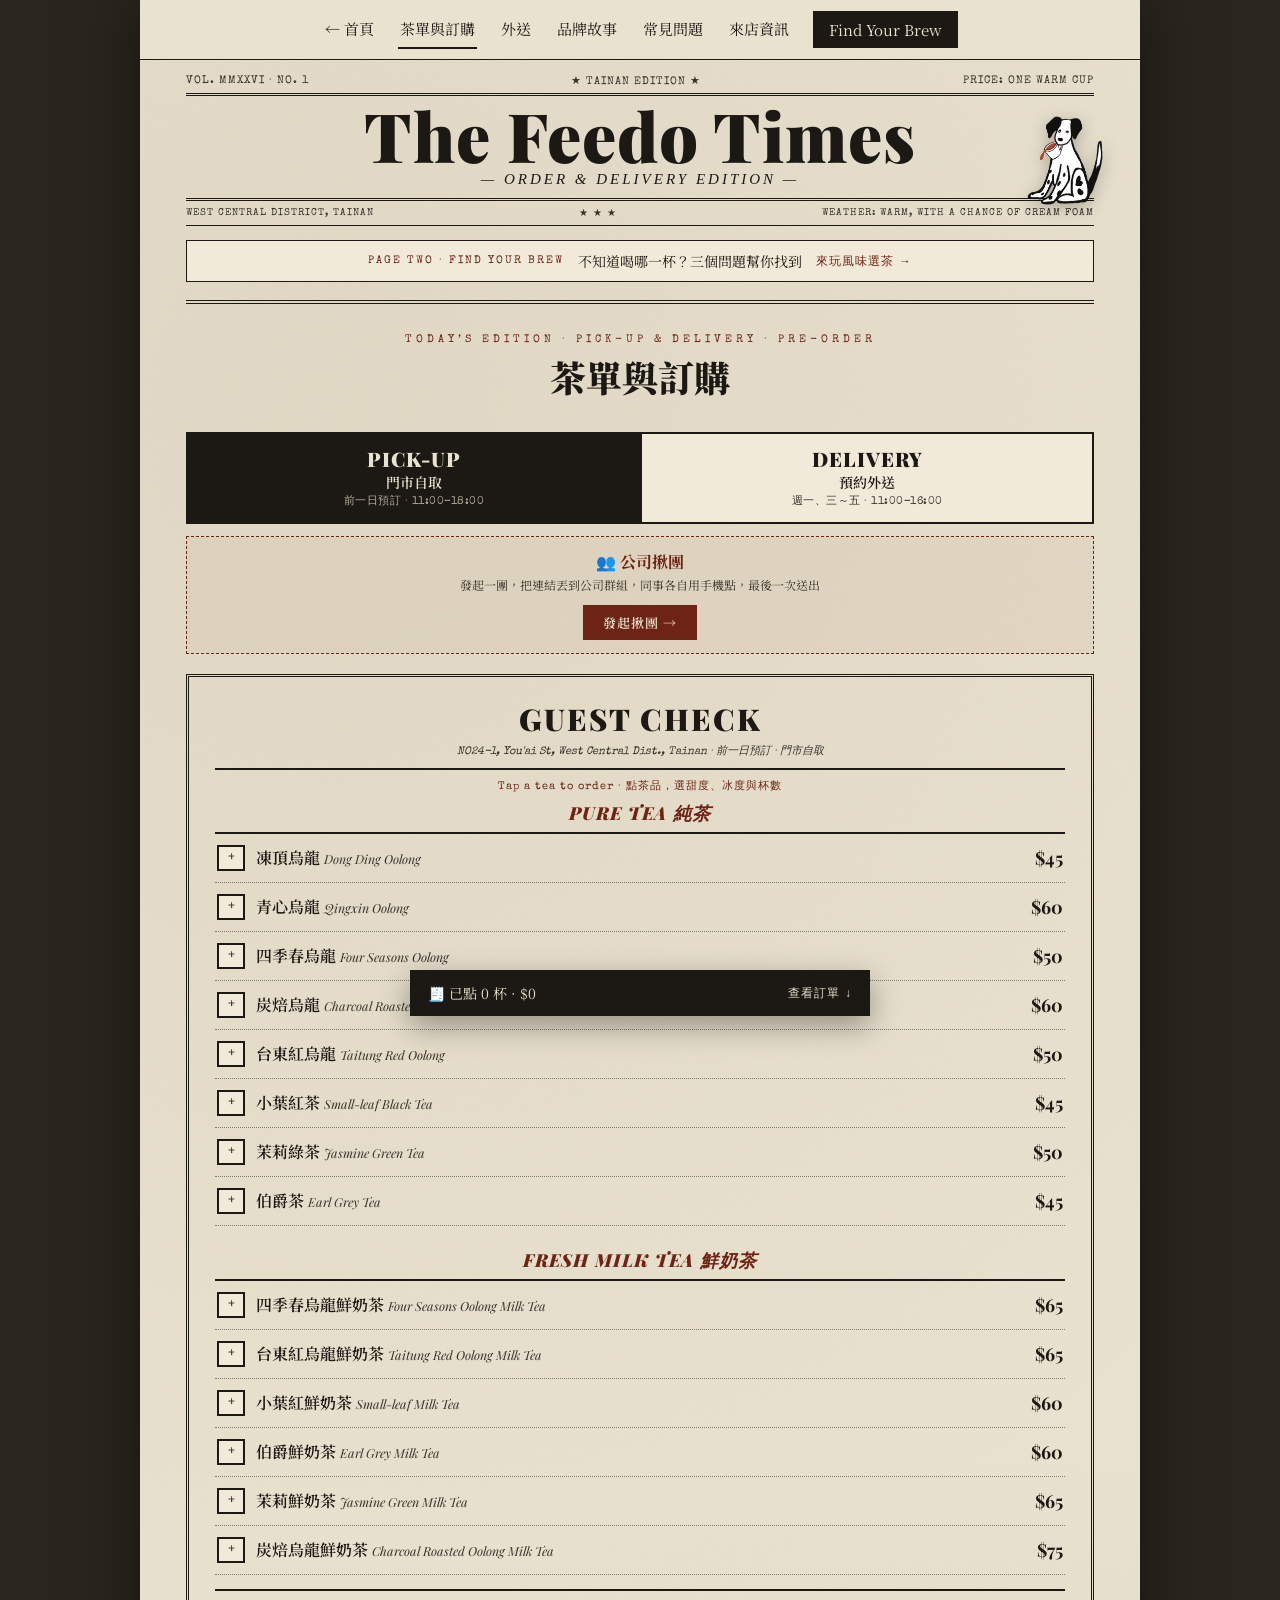
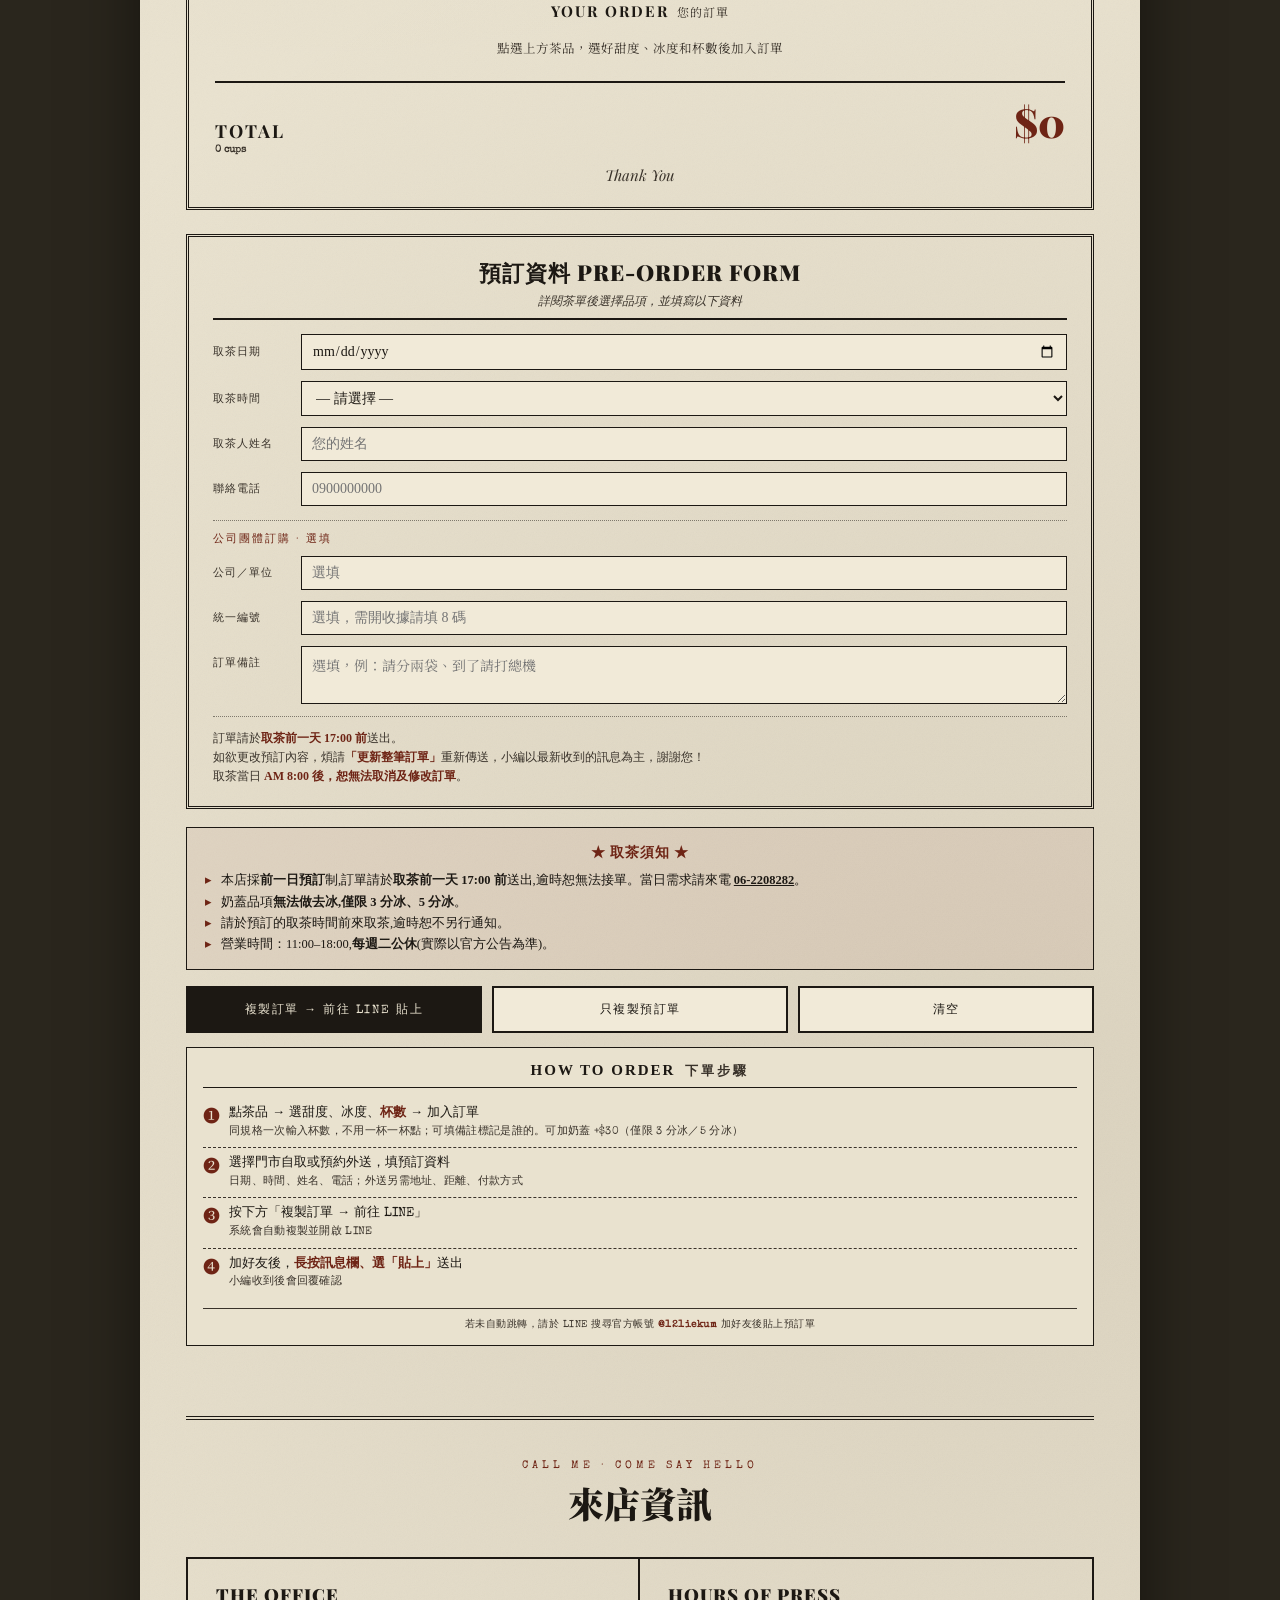
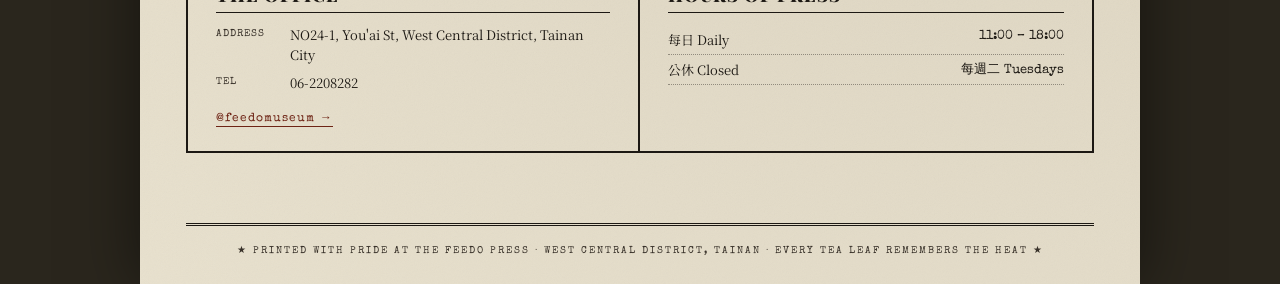
==== commit a9155313: "公司揪團補一顆實心按鈕，讓它看得出來可以點 .gstart 本來就是 button，但虛線框加紅字看起來像公告。 桌機還有 hover 變色可以提示，手機完全沒有，所以沒人知道能點。  - 框內加一顆" ====
--- a/index.html
+++ b/index.html
@@ -8,7 +8,7 @@
 <link rel="preconnect" href="https://fonts.googleapis.com">
 <link rel="preconnect" href="https://fonts.gstatic.com" crossorigin>
 <link href="https://fonts.googleapis.com/css2?family=Playfair+Display:ital,wght@0,400;0,700;0,900;1,400;1,700;1,900&family=Old+Standard+TT:ital,wght@0,400;0,700;1,400&family=Special+Elite&family=Noto+Serif+TC:wght@300;400;600&display=swap" rel="stylesheet">
-<link rel="stylesheet" href="style.css?v=20260920b">
+<link rel="stylesheet" href="style.css?v=20260920c">
 </head>
 <body>
 <div class="gazette">
@@ -59,7 +59,7 @@
       </div>
 
       <!-- 公司揪團：發起（一般點單時顯示） -->
-      <button type="button" class="gstart g-hide" id="gStart"><b>👥 公司揪團</b><span>發起一團，把連結丟到公司群組，同事各自用手機點，最後一次送出</span></button>
+      <button type="button" class="gstart g-hide" id="gStart"><b>👥 公司揪團</b><span>發起一團，把連結丟到公司群組，同事各自用手機點，最後一次送出</span><em class="gstart-cta">發起揪團 &rarr;</em></button>
 
       <!-- 公司揪團：團資訊（打開揪團連結時顯示） -->
       <div class="gbar g-show" id="gbar">
--- a/style.css
+++ b/style.css
@@ -346,8 +346,19 @@
     border:1.5px dashed var(--accent);background:rgba(110,36,21,.04);color:var(--ink);cursor:pointer;font-family:'Noto Serif TC',serif;transition:.15s;}
   .gstart b{font-size:16px;color:var(--accent);}
   .gstart span{font-size:12px;color:var(--ink-soft);}
+  /* 手機沒有 hover，光靠虛線框看不出可以點，補一顆實心按鈕當提示 */
+  .gstart-cta{display:inline-block;margin-top:9px;font-style:normal;
+    background:var(--accent);color:var(--paper);font-size:13px;font-weight:600;
+    letter-spacing:1px;padding:8px 20px;transition:.15s;}
   .gstart:hover{background:var(--accent);}
   .gstart:hover b,.gstart:hover span{color:var(--paper);}
+  .gstart:hover .gstart-cta{background:var(--paper);color:var(--accent);}
+  @media(max-width:600px){
+    .gstart{padding:16px 14px;}
+    .gstart b{font-size:17px;}
+    .gstart span{font-size:12.5px;line-height:1.6;}
+    .gstart-cta{font-size:14px;padding:10px 24px;margin-top:11px;}
+  }
   .gbar{position:relative;border:3px double var(--rule);background:var(--paper-light);padding:24px 20px 14px;margin:8px 0 22px;text-align:center;}
   .gb-stamp{position:absolute;top:-12px;left:50%;transform:translateX(-50%) rotate(-1.5deg);background:var(--accent);color:var(--paper);
     font-family:'Special Elite';font-size:11px;letter-spacing:3px;padding:4px 14px;white-space:nowrap;}
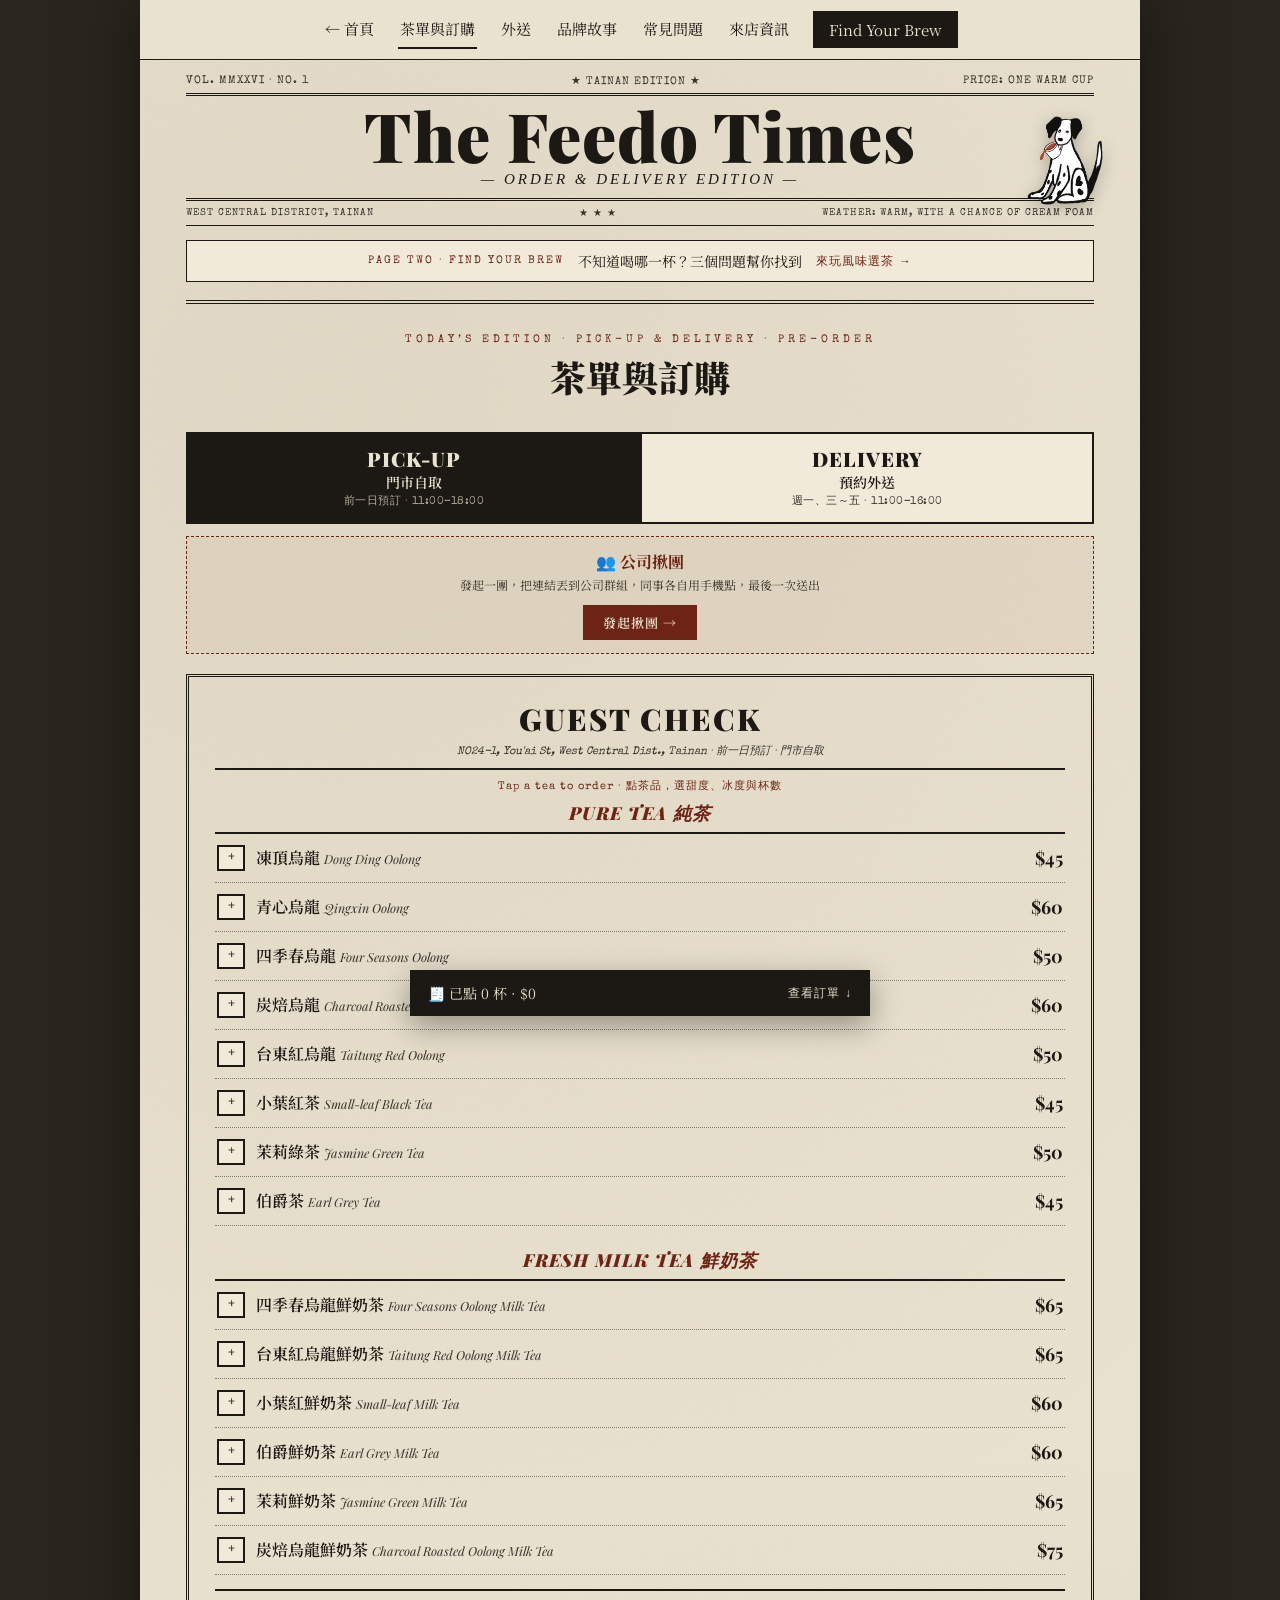
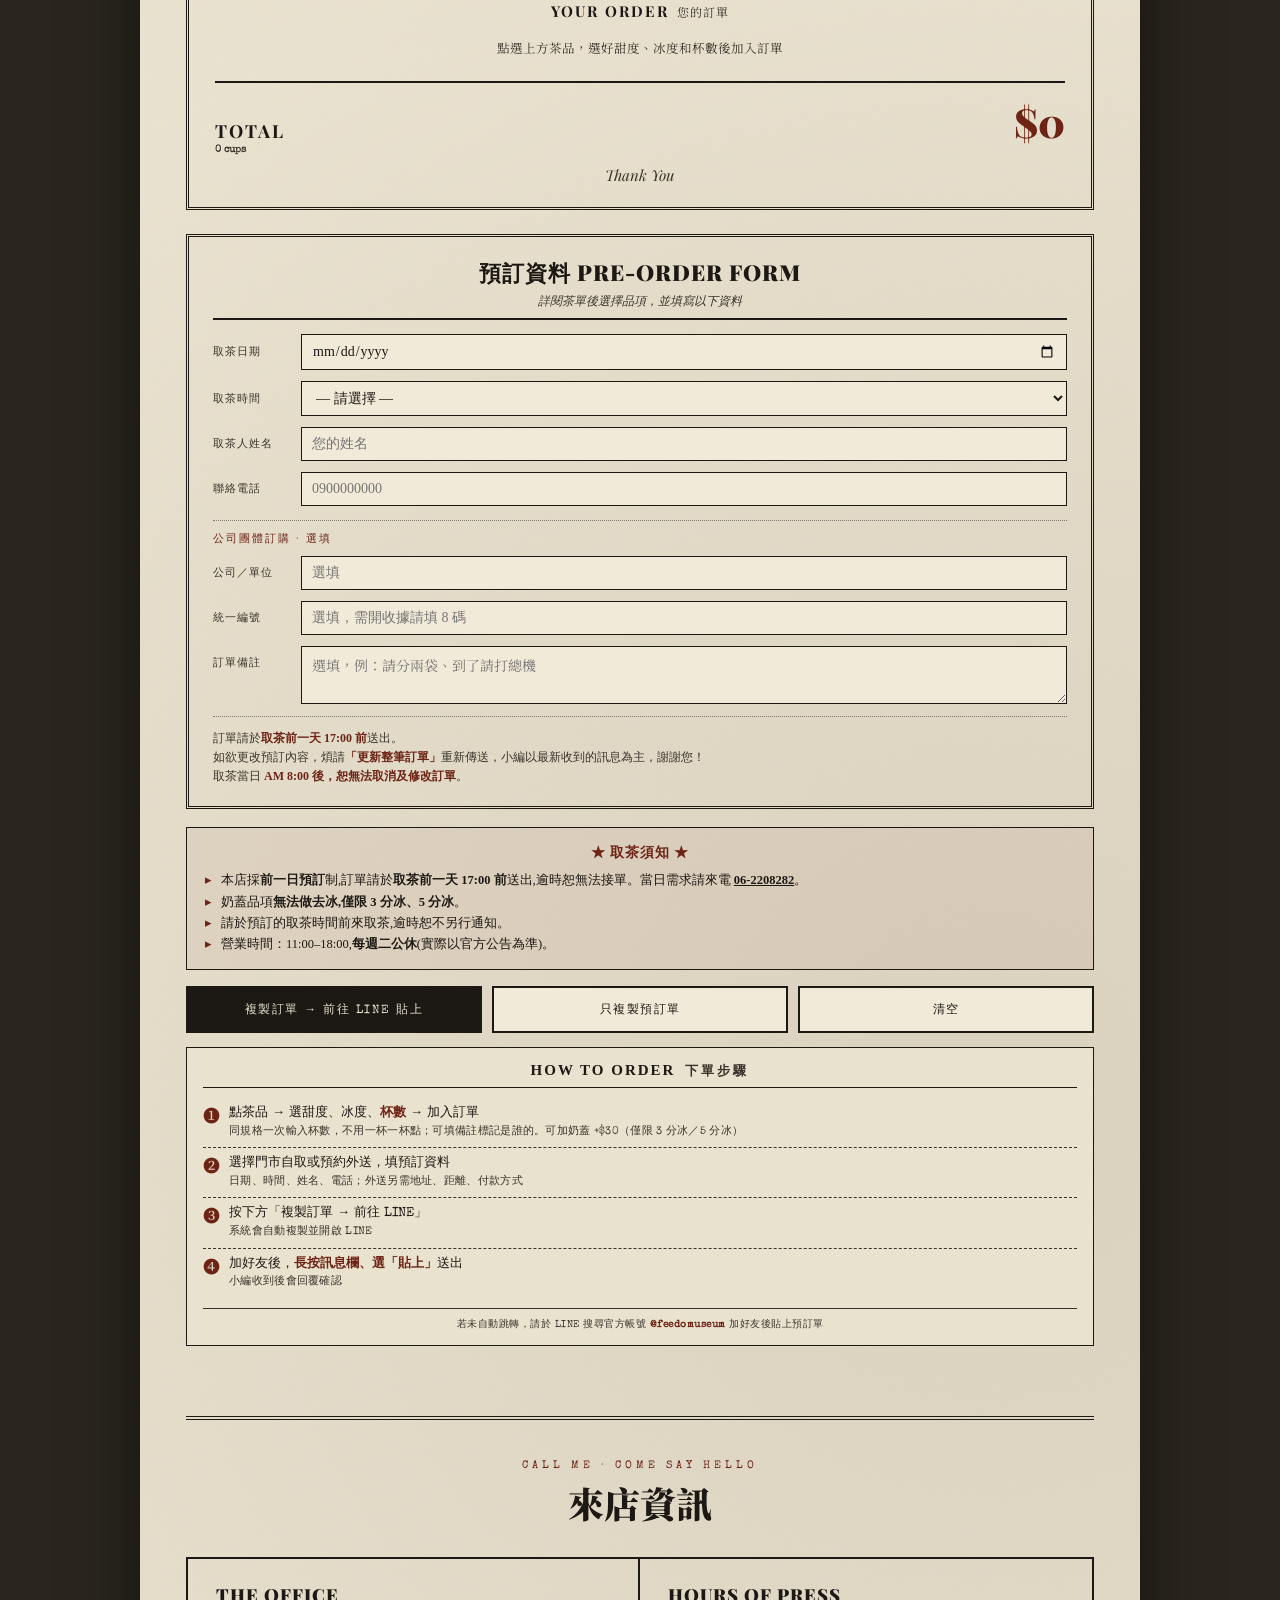
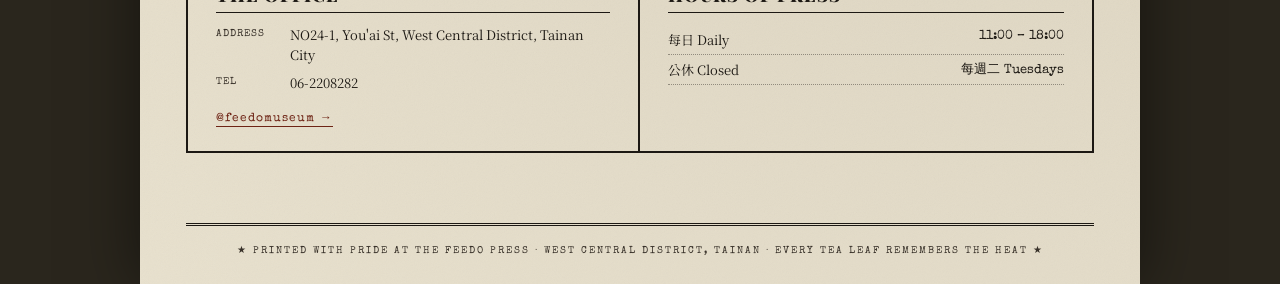
==== commit 8a305fc5: "LINE 換成專屬 ID @feedomuseum 昨天只換了官網，漏掉訂購站這兩處：加好友的說明文字，以及送出 預訂單後導向的 LINE_OA 連結。  顧客照著說明去搜尋 @121iekum 仍然" ====
--- a/index.html
+++ b/index.html
@@ -8,7 +8,7 @@
 <link rel="preconnect" href="https://fonts.googleapis.com">
 <link rel="preconnect" href="https://fonts.gstatic.com" crossorigin>
 <link href="https://fonts.googleapis.com/css2?family=Playfair+Display:ital,wght@0,400;0,700;0,900;1,400;1,700;1,900&family=Old+Standard+TT:ital,wght@0,400;0,700;1,400&family=Special+Elite&family=Noto+Serif+TC:wght@300;400;600&display=swap" rel="stylesheet">
-<link rel="stylesheet" href="style.css?v=20260920c">
+<link rel="stylesheet" href="style.css?v=20260920e">
 </head>
 <body>
 <div class="gazette">
@@ -89,7 +89,7 @@
         <ul class="dlv-rules">
           <li>外送日為<b>週一、週三～週五</b>，可預約 <b>4 週內</b>的日期，送達時段 <b>11:00–16:00</b>。</li>
           <li>外送訂單請於<b>送達前一天 17:00 前</b>送出。</li>
-          <li>付款方式：<b>現金／轉帳，需先付款</b>，小編確認訂單後會與您聯繫付款。</li>
+          <li>付款方式：<b>現金／轉帳</b>，小編確認訂單後會與您聯繫付款。</li>
           <li>取消或修改：請於<b>前一天</b>來電門市 <a href="tel:+88662208282">06-2208282</a> 或透過 LINE 官方帳號告知。</li>
           <li>實際送達範圍依門市人員查詢為準；<b>3 公里以外</b>請先私訊 LINE 或來電詢問。</li>
         </ul>
@@ -151,7 +151,7 @@
           取茶當日 <b>AM 8:00 後，恕無法取消及修改訂單</b>。
         </div>
         <div class="notice only-delivery">
-          外送訂單請於<b>送達前一天 17:00 前</b>送出，<b>需先付款</b>，小編確認訂單後會與您聯繫付款。<br>
+          外送訂單請於<b>送達前一天 17:00 前</b>送出，小編確認訂單後會與您聯繫付款。<br>
           如需取消或修改，請於<b>前一天</b>來電 06-2208282 或透過 LINE 官方帳號告知。
         </div>
       </div>
@@ -180,7 +180,7 @@
           <li><span class="step-no">&#10104;</span><span class="step-body"><span class="step-main">按下方「複製訂單 &rarr; 前往 LINE」</span><span class="step-sub">系統會自動複製並開啟 LINE</span></span></li>
           <li><span class="step-no">&#10105;</span><span class="step-body"><span class="step-main">加好友後，<b>長按訊息欄、選「貼上」</b>送出</span><span class="step-sub">小編收到後會回覆確認</span></span></li>
         </ol>
-        <p class="steps-note">若未自動跳轉，請於 LINE 搜尋官方帳號 <b style="font-family:'Special Elite',monospace;color:var(--accent);letter-spacing:.5px;">@121iekum</b> 加好友後貼上預訂單</p>
+        <p class="steps-note">若未自動跳轉，請於 LINE 搜尋官方帳號 <b style="font-family:'Special Elite',monospace;color:var(--accent);letter-spacing:.5px;">@feedomuseum</b> 加好友後貼上預訂單</p>
       </div>
     </div>
 
@@ -686,7 +686,7 @@
         ...note,
         '================',
         '※ 外送依距離設有滿額門檻，距離依 Google 地圖導航路線計算，小編會協助確認。',
-        '※ 外送需先付款，小編確認訂單後會與您聯繫付款。',
+        '※ 小編確認訂單後會與您聯繫付款。',
         `※ 如需取消或修改，請於前一天來電 ${SHOP_TEL} 或透過 LINE 告知。`,
       ].join('\n');
     }
@@ -715,7 +715,7 @@
   }
   let tt;function toast(m){const el=$id('toast');el.textContent=m;el.classList.add('show');clearTimeout(tt);tt=setTimeout(()=>el.classList.remove('show'),2600);}
   // ★ 你們官方 LINE 加好友連結 (要改帳號就改這裡) ★
-  const LINE_OA = "https://line.me/R/ti/p/@121iekum";
+  const LINE_OA = "https://line.me/R/ti/p/@feedomuseum";
 
   // ===== 複製功能 (含手機備用方案) =====
   async function copyText(t){
--- a/style.css
+++ b/style.css
@@ -283,6 +283,9 @@
 
   /* 品項選擇視窗 */
   .item-box{max-width:460px;max-height:calc(100vh - 40px);overflow-y:auto;padding:26px 22px 20px;}
+  /* 戳章定位在框外（top:-12px），但品項視窗會捲動、超出的部分被裁掉，
+     只露出一條紅邊像破圖。這裡的標題已經是茶名，戳章沒作用，關掉。 */
+  .confirm-box.item-box .confirm-stamp{display:none;}
   .item-x{position:absolute;top:14px;right:12px;width:34px;height:34px;border:none;background:none;font-size:28px;line-height:1;cursor:pointer;color:var(--ink);}
   .item-x:hover{color:var(--accent);}
   .confirm-box.item-box h3{margin:0 34px 2px 0;font-family:'Noto Serif TC',serif;font-weight:600;font-size:22px;}
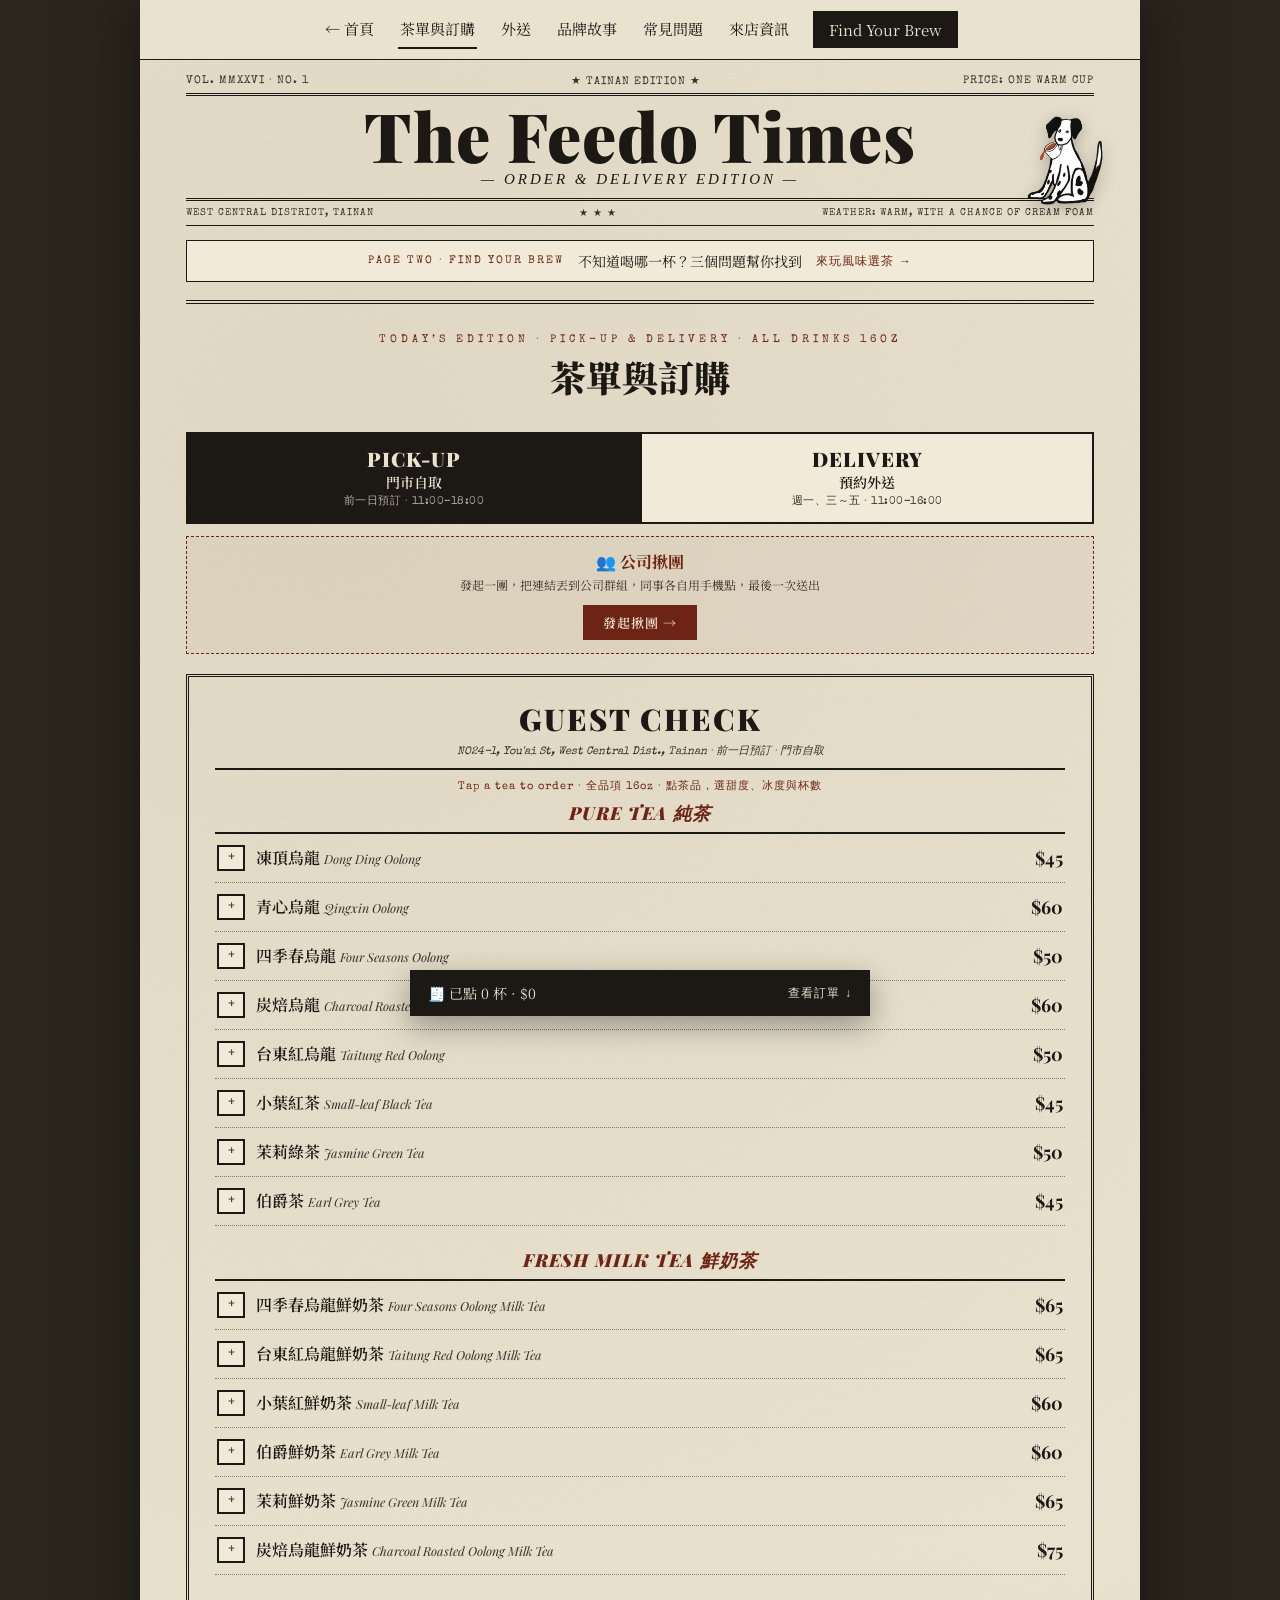
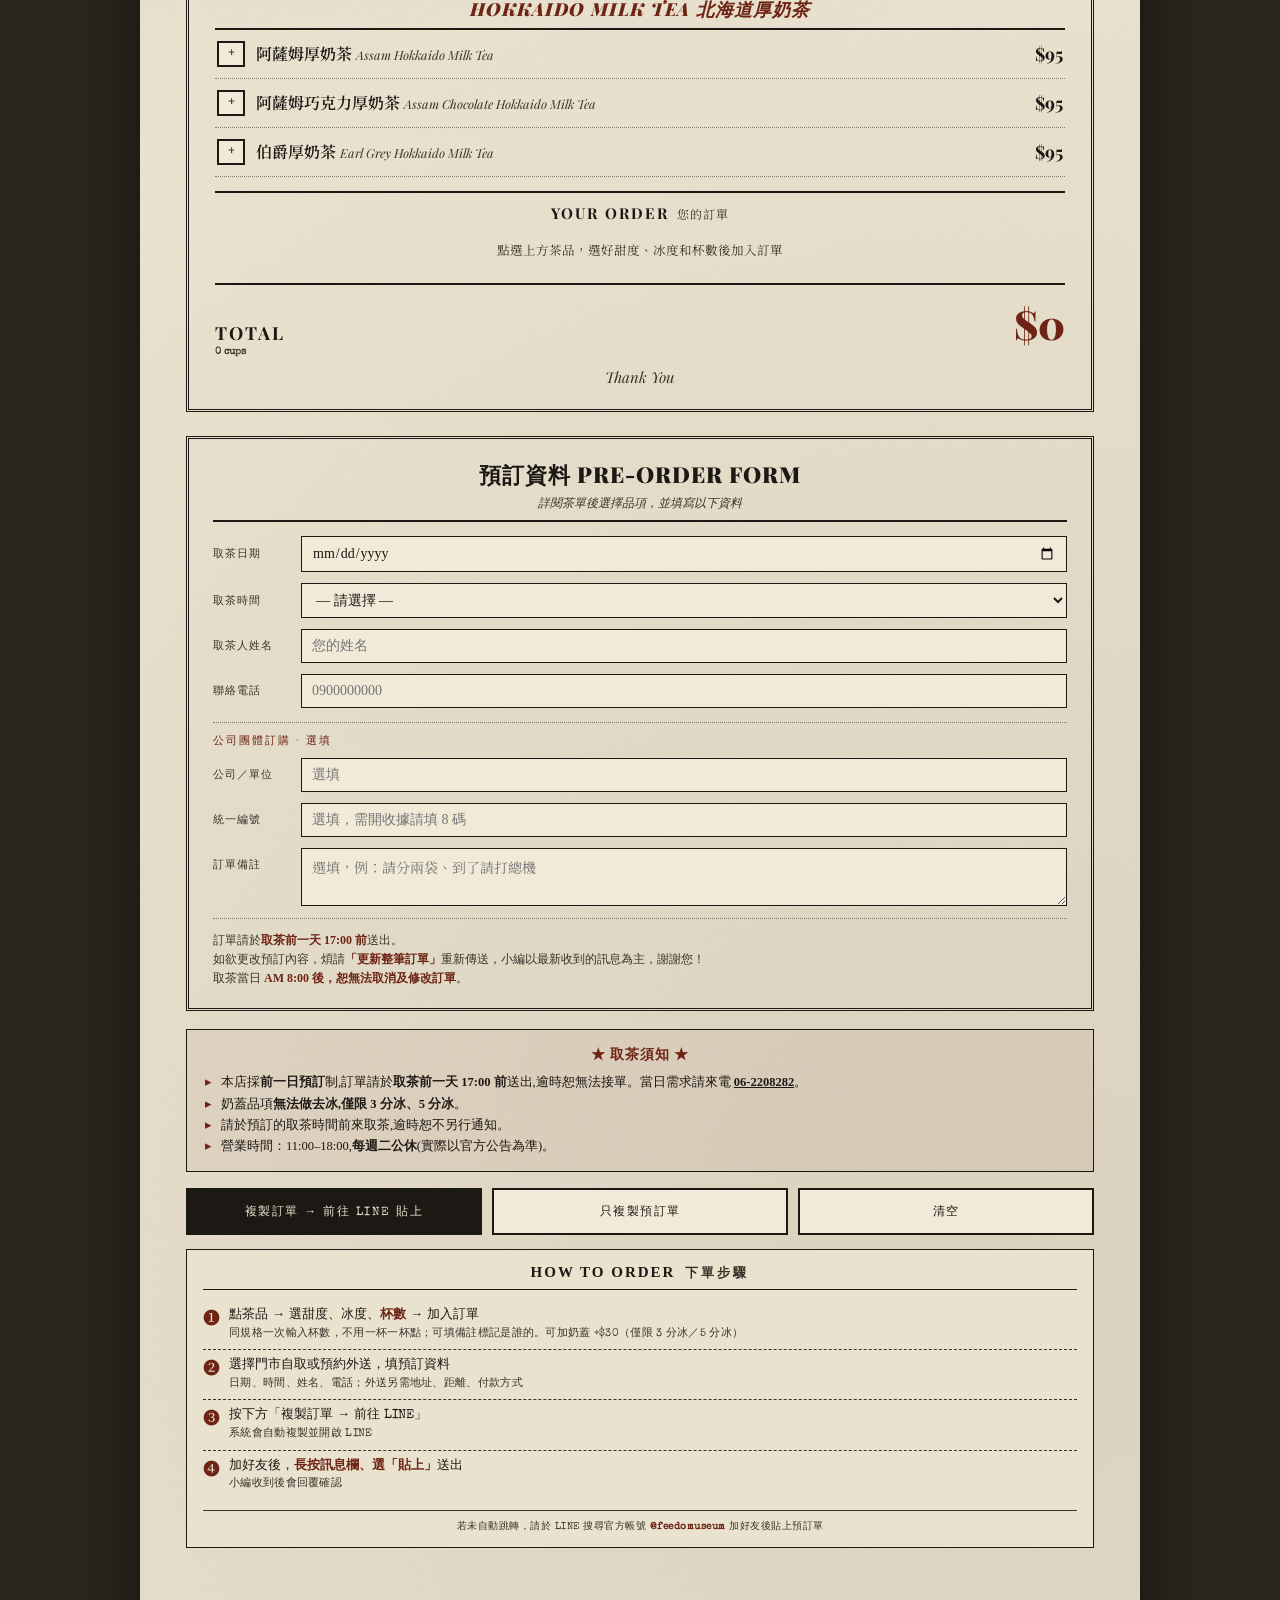
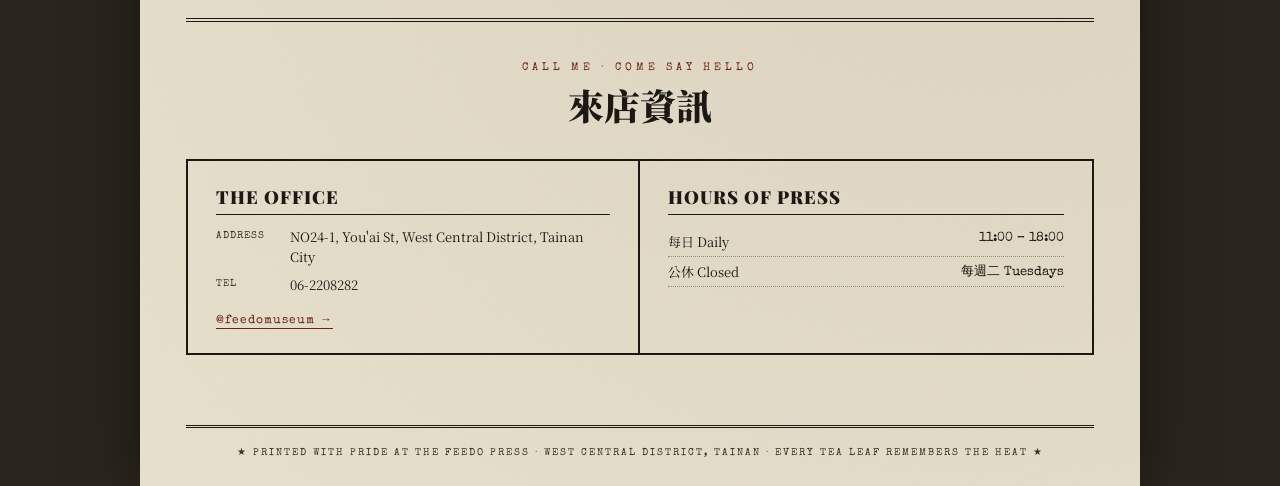
==== commit 30d003b7: "茶單加北海道厚奶茶三支（95、甜度固定），標示全品項 16oz Co-Authored-By: Claude Fable 5.1 <noreply@anthropic.com>" ====
--- a/index.html
+++ b/index.html
@@ -50,7 +50,7 @@
 
     <!-- ===== 第三版: 茶單（門市自取 / 預約外送） ===== -->
     <div class="section menu-first" id="menu" data-mode="pickup">
-      <div class="sec-banner"><div class="ed">Today&rsquo;s Edition &middot; Pick-up &amp; Delivery &middot; Pre-Order</div><h3>茶單與訂購</h3></div>
+      <div class="sec-banner"><div class="ed">Today&rsquo;s Edition &middot; Pick-up &amp; Delivery &middot; All Drinks 16oz</div><h3>茶單與訂購</h3></div>
 
       <!-- 服務方式 -->
       <div class="svc g-hide" role="radiogroup" aria-label="取茶方式">
@@ -102,7 +102,7 @@
 
       <div class="menu-frame">
         <div class="mh"><h4>GUEST CHECK</h4><div class="addr">NO24-1, You'ai St, West Central Dist., Tainan &middot; <span class="only-pickup">前一日預訂 &middot; 門市自取</span><span class="only-delivery">平日預約外送</span></div></div>
-        <div class="mtip">Tap a tea to order &middot; 點茶品，選甜度、冰度與杯數</div>
+        <div class="mtip">Tap a tea to order &middot; 全品項 16oz &middot; 點茶品，選甜度、冰度與杯數</div>
         <ul class="mlist" id="mlist"></ul>
         <div class="ckhd">Your Order<span class="g-hide">您的訂單</span><span class="g-show">我的點單</span></div>
         <ul class="msum" id="msum"></ul>
@@ -339,10 +339,15 @@
     {cat:"Fresh Milk Tea 鮮奶茶", en:"Earl Grey Milk Tea",           zh:"伯爵鮮奶茶",       price:60, foam:true},
     {cat:"Fresh Milk Tea 鮮奶茶", en:"Jasmine Green Milk Tea",       zh:"茉莉鮮奶茶",       price:65, foam:true},
     {cat:"Fresh Milk Tea 鮮奶茶", en:"Charcoal Roasted Oolong Milk Tea", zh:"炭焙烏龍鮮奶茶", price:75, foam:true},
+    // 北海道厚奶茶：四葉北海道全脂奶粉，甜度固定、不加奶蓋
+    {cat:"Hokkaido Milk Tea 北海道厚奶茶", en:"Assam Hokkaido Milk Tea",           zh:"阿薩姆厚奶茶",       price:95, foam:false, fixedSweet:true},
+    {cat:"Hokkaido Milk Tea 北海道厚奶茶", en:"Assam Chocolate Hokkaido Milk Tea", zh:"阿薩姆巧克力厚奶茶", price:95, foam:false, fixedSweet:true},
+    {cat:"Hokkaido Milk Tea 北海道厚奶茶", en:"Earl Grey Hokkaido Milk Tea",       zh:"伯爵厚奶茶",         price:95, foam:false, fixedSweet:true},
   ];
   // 甜度/冰度選項 (照菜單)
   const SWEET=["無糖","1分甜","3分甜","5分甜","7分甜"];
   const ICE=["去冰","3分冰","5分冰"];
+  const FIXED_SWEET="固定甜度";        // 甜度固定的品項（fixedSweet）一律用這個字，訂單文字看得出來
   const FOAM_OK_ICE=["3分冰","5分冰"]; // 奶蓋僅限微冰/半冰(3分/5分冰)
   const MAX_QTY = 999;                 // 單一規格最多杯數
 
@@ -479,7 +484,8 @@
   function openItem(i,editIdx){
     const m=MENU[i], src=editIdx>=0 ? lines[editIdx] : null;
     draft = src ? Object.assign({}, src, {edit:editIdx})
-                : {i, sweet:lastSpec.sweet, ice:lastSpec.ice, foam:false, qty:1, note:'', edit:-1};
+                : {i, sweet:m.fixedSweet?FIXED_SWEET:lastSpec.sweet, ice:lastSpec.ice, foam:false, qty:1, note:'', edit:-1};
+    if(m.fixedSweet) draft.sweet=FIXED_SWEET;
     $id('itemTitle').textContent=m.zh;
     $id('itemEn').textContent=`${m.en} · $${m.price}`;
     $id('itemNote').value=draft.note;
@@ -497,7 +503,7 @@
       return `<button type="button" class="ochip${sel?' sel':''}${off?' off':''}" data-act="${act}" data-val="${s}">${s}</button>`;
     }).join('');
     $id('itemOpts').innerHTML = m.addon ? '' : `
-      <div class="opt"><div class="opt-l">甜度 <span>Sweetness</span></div><div class="opt-c">${chips('sweet',SWEET)}</div></div>
+      <div class="opt"><div class="opt-l">甜度 <span>Sweetness</span></div><div class="opt-c">${m.fixedSweet?`<button type="button" class="ochip wide sel" data-act="fixed">固定甜度<small>厚奶茶甜度固定，不另調整</small></button>`:chips('sweet',SWEET)}</div></div>
       <div class="opt"><div class="opt-l">冰度 <span>Ice</span></div><div class="opt-c">${chips('ice',ICE)}</div></div>
       ${m.foam?`<div class="opt"><div class="opt-l">加料 <span>Add-on</span></div><div class="opt-c">
         <button type="button" class="ochip wide${draft.foam?' sel':''}" data-act="foam">${draft.foam?'✓ ':''}加奶蓋 Milk Foam +$${FOAM_PRICE}<small>僅限 3 分冰／5 分冰</small></button></div></div>`:''}`;
@@ -506,6 +512,7 @@
   $id('itemOpts').addEventListener('click',e=>{
     const b=e.target.closest('.ochip'); if(!b||!draft) return;
     const act=b.dataset.act, val=b.dataset.val;
+    if(act==='fixed') return;
     if(act==='sweet') draft.sweet=val;
     else if(act==='ice'){
       if(draft.foam && !FOAM_OK_ICE.includes(val)){toast('奶蓋僅限 3 分冰、5 分冰，無法去冰 🥛');return;}
@@ -532,7 +539,7 @@
       const same=lines.find(x=>x.i===L.i&&x.sweet===L.sweet&&x.ice===L.ice&&x.foam===L.foam&&x.note===L.note);
       if(same) same.qty=clampQty(same.qty+L.qty); else lines.push(L);
     }
-    lastSpec={sweet:L.sweet, ice:L.ice};
+    lastSpec={sweet:MENU[L.i].fixedSweet?lastSpec.sweet:L.sweet, ice:L.ice};
     closeItem(); render();
     toast(`${edit>=0?'已更新':'已加入'}：${MENU[L.i].zh}${L.foam?' +奶蓋':''} ×${L.qty}`);
   };
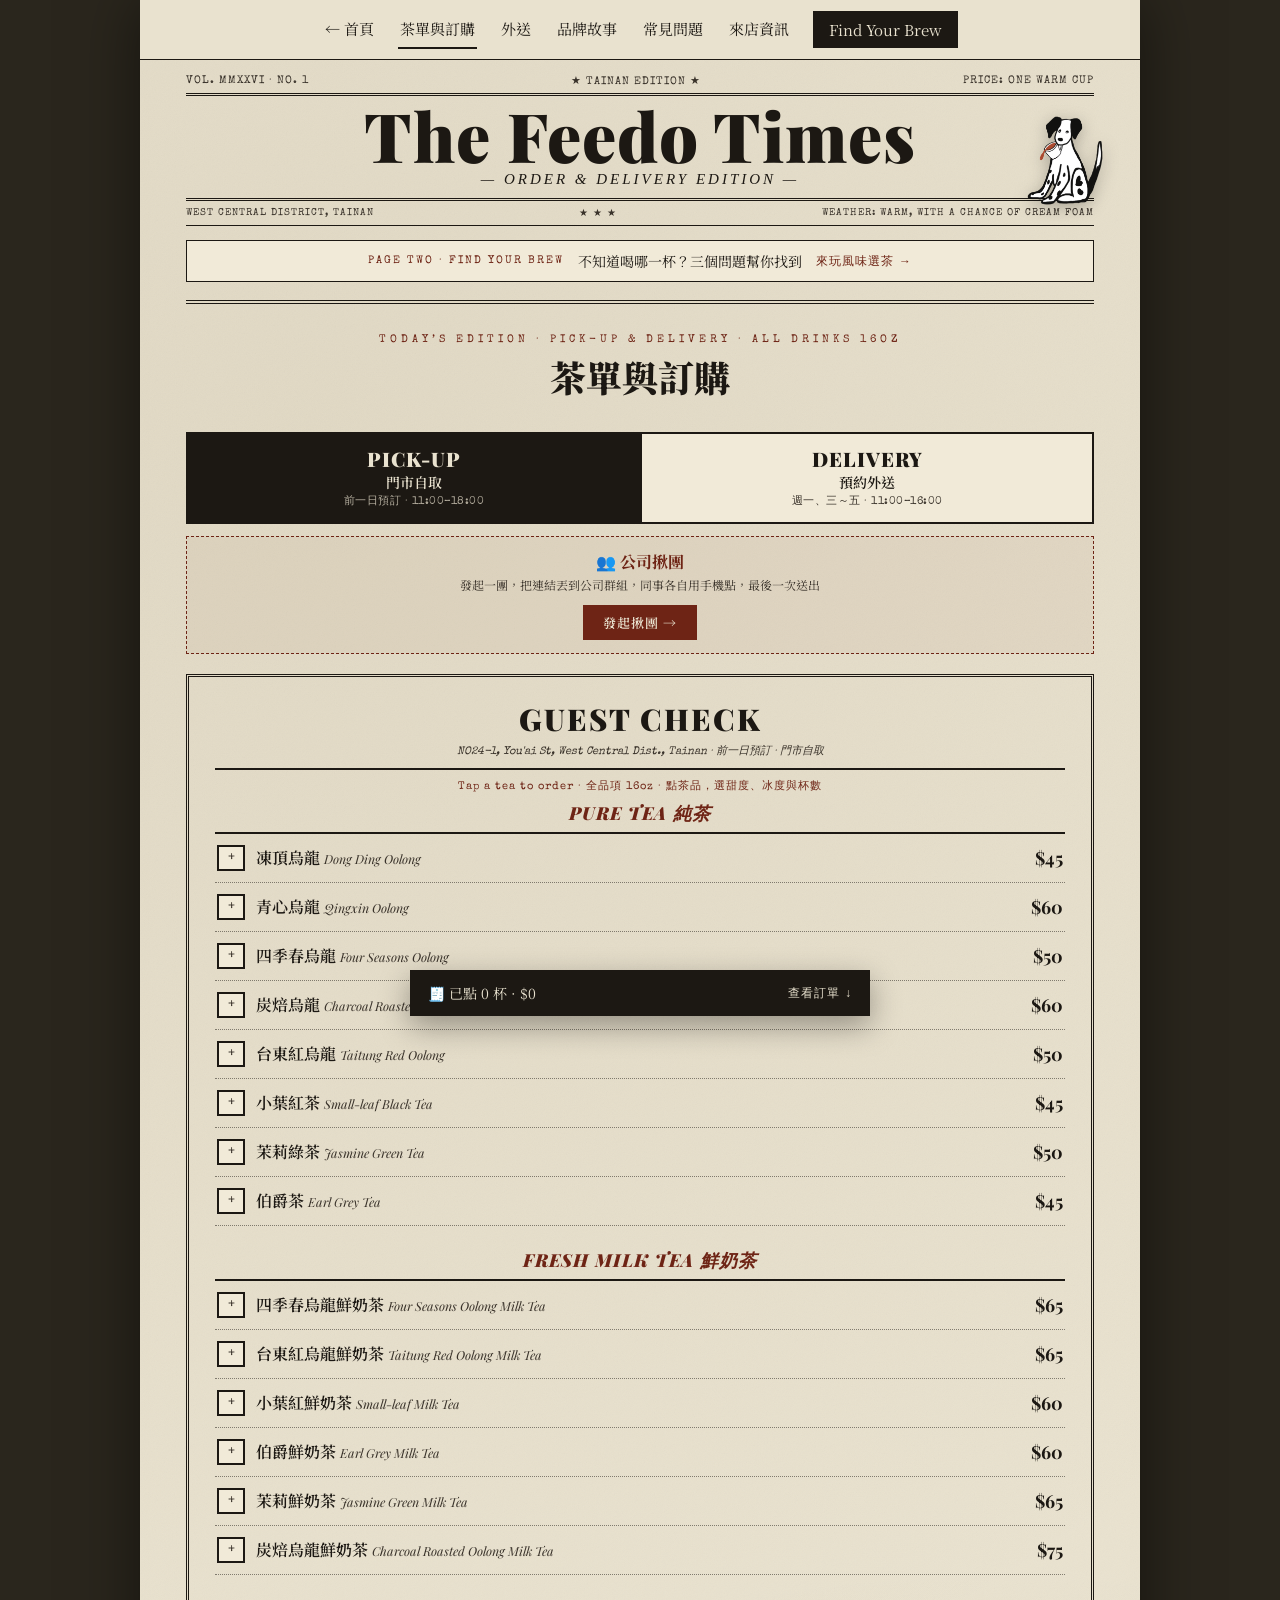
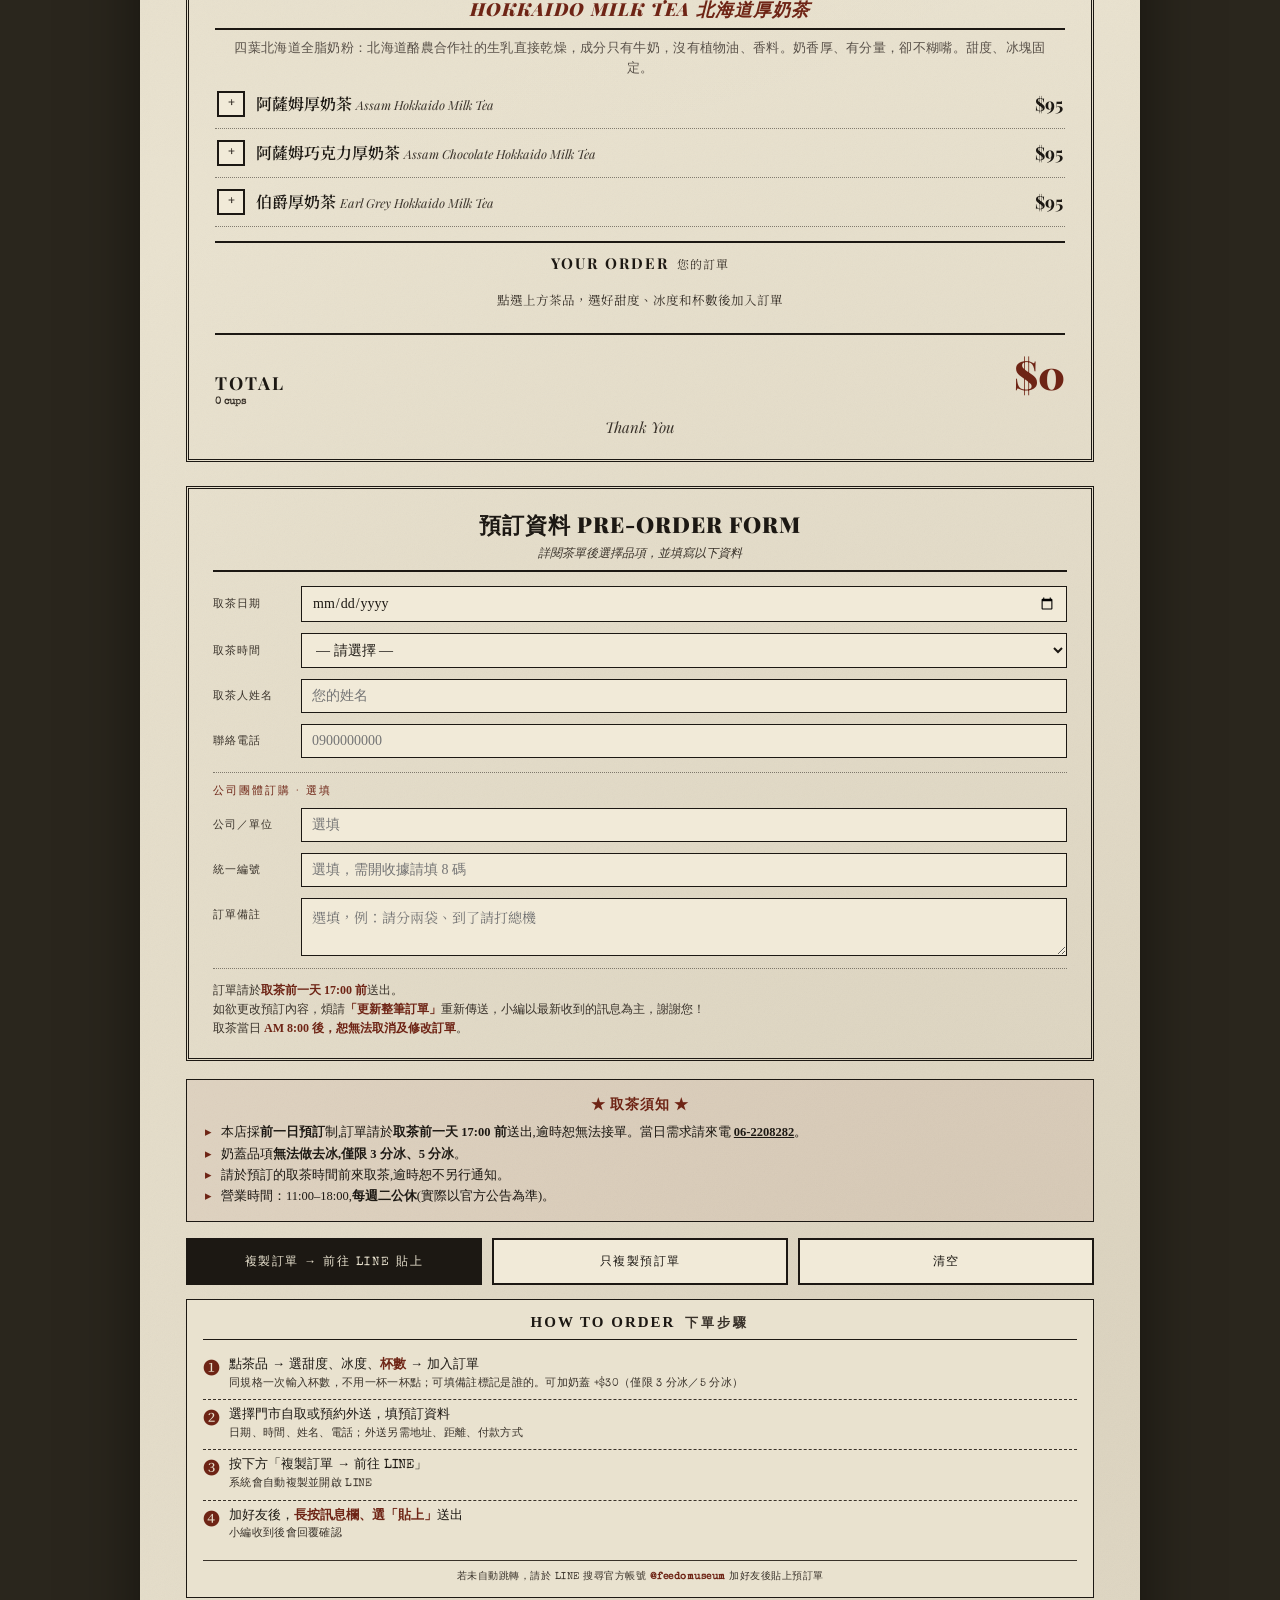
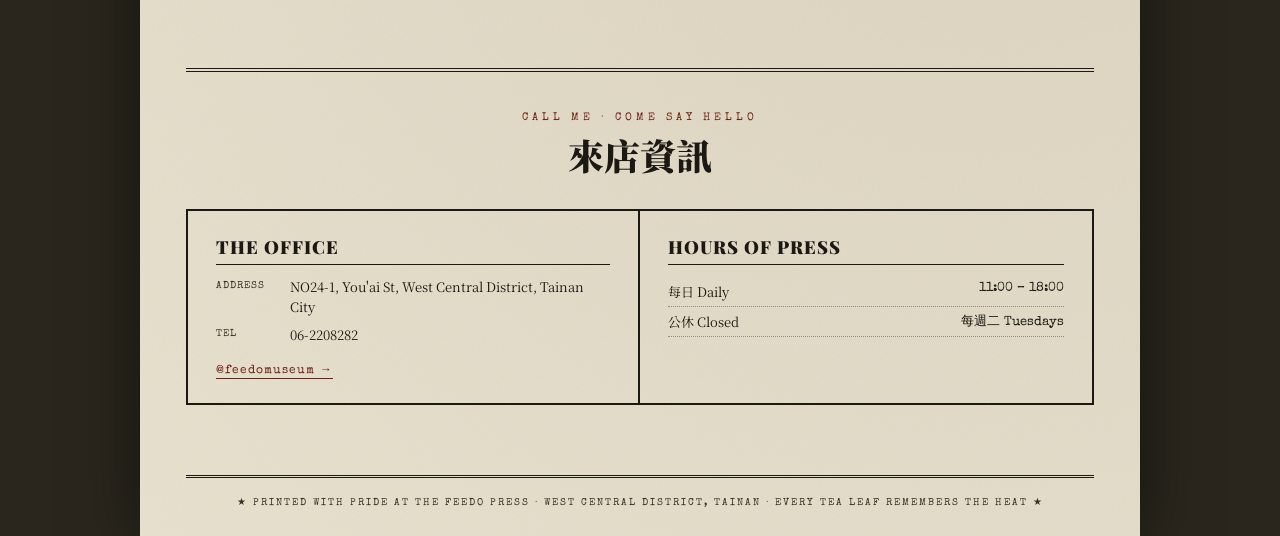
==== commit 195e85bc: "訂購站：北海道厚奶茶分類底下加一句四葉奶粉介紹 Co-Authored-By: Claude Fable 5.1 <noreply@anthropic.com>" ====
--- a/index.html
+++ b/index.html
@@ -339,7 +339,7 @@
     {cat:"Fresh Milk Tea 鮮奶茶", en:"Earl Grey Milk Tea",           zh:"伯爵鮮奶茶",       price:60, foam:true},
     {cat:"Fresh Milk Tea 鮮奶茶", en:"Jasmine Green Milk Tea",       zh:"茉莉鮮奶茶",       price:65, foam:true},
     {cat:"Fresh Milk Tea 鮮奶茶", en:"Charcoal Roasted Oolong Milk Tea", zh:"炭焙烏龍鮮奶茶", price:75, foam:true},
-    // 北海道厚奶茶：四葉北海道全脂奶粉，甜度固定、不加奶蓋
+    // 北海道厚奶茶：四葉北海道全脂奶粉，甜度冰塊都固定、不加奶蓋
     {cat:"Hokkaido Milk Tea 北海道厚奶茶", en:"Assam Hokkaido Milk Tea",           zh:"阿薩姆厚奶茶",       price:95, foam:false, fixedSweet:true},
     {cat:"Hokkaido Milk Tea 北海道厚奶茶", en:"Assam Chocolate Hokkaido Milk Tea", zh:"阿薩姆巧克力厚奶茶", price:95, foam:false, fixedSweet:true},
     {cat:"Hokkaido Milk Tea 北海道厚奶茶", en:"Earl Grey Hokkaido Milk Tea",       zh:"伯爵厚奶茶",         price:95, foam:false, fixedSweet:true},
@@ -347,7 +347,11 @@
   // 甜度/冰度選項 (照菜單)
   const SWEET=["無糖","1分甜","3分甜","5分甜","7分甜"];
   const ICE=["去冰","3分冰","5分冰"];
-  const FIXED_SWEET="固定甜度";        // 甜度固定的品項（fixedSweet）一律用這個字，訂單文字看得出來
+  // 分類標題底下的一句介紹（沒有的分類就不顯示）
+  const CAT_NOTE={
+    "Hokkaido Milk Tea 北海道厚奶茶":"四葉北海道全脂奶粉：北海道酪農合作社的生乳直接乾燥，成分只有牛奶，沒有植物油、香料。奶香厚、有分量，卻不糊嘴。甜度、冰塊固定。",
+  };
+  const FIXED_SWEET="固定甜度", FIXED_ICE="固定冰塊";   // 甜度冰塊固定的品項（fixedSweet）一律用這兩個字，訂單文字看得出來
   const FOAM_OK_ICE=["3分冰","5分冰"]; // 奶蓋僅限微冰/半冰(3分/5分冰)
   const MAX_QTY = 999;                 // 單一規格最多杯數
 
@@ -404,6 +408,7 @@
     // 分類標題
     if(m.cat!==lastCat){
       const h=document.createElement('li');h.className='mcat';h.textContent=m.cat;mlist.appendChild(h);lastCat=m.cat;
+      if(CAT_NOTE[m.cat]){ const d=document.createElement('li');d.className='mnote';d.textContent=CAT_NOTE[m.cat];mlist.appendChild(d); }
     }
     const li=document.createElement('li');li.className='mrow';li.dataset.i=i;
     li.tabIndex=0; li.setAttribute('role','button');
@@ -484,8 +489,8 @@
   function openItem(i,editIdx){
     const m=MENU[i], src=editIdx>=0 ? lines[editIdx] : null;
     draft = src ? Object.assign({}, src, {edit:editIdx})
-                : {i, sweet:m.fixedSweet?FIXED_SWEET:lastSpec.sweet, ice:lastSpec.ice, foam:false, qty:1, note:'', edit:-1};
-    if(m.fixedSweet) draft.sweet=FIXED_SWEET;
+                : {i, sweet:m.fixedSweet?FIXED_SWEET:lastSpec.sweet, ice:m.fixedSweet?FIXED_ICE:lastSpec.ice, foam:false, qty:1, note:'', edit:-1};
+    if(m.fixedSweet){ draft.sweet=FIXED_SWEET; draft.ice=FIXED_ICE; }
     $id('itemTitle').textContent=m.zh;
     $id('itemEn').textContent=`${m.en} · $${m.price}`;
     $id('itemNote').value=draft.note;
@@ -504,7 +509,7 @@
     }).join('');
     $id('itemOpts').innerHTML = m.addon ? '' : `
       <div class="opt"><div class="opt-l">甜度 <span>Sweetness</span></div><div class="opt-c">${m.fixedSweet?`<button type="button" class="ochip wide sel" data-act="fixed">固定甜度<small>厚奶茶甜度固定，不另調整</small></button>`:chips('sweet',SWEET)}</div></div>
-      <div class="opt"><div class="opt-l">冰度 <span>Ice</span></div><div class="opt-c">${chips('ice',ICE)}</div></div>
+      <div class="opt"><div class="opt-l">冰度 <span>Ice</span></div><div class="opt-c">${m.fixedSweet?`<button type="button" class="ochip wide sel" data-act="fixed">固定冰塊<small>厚奶茶冰塊固定，不另調整</small></button>`:chips('ice',ICE)}</div></div>
       ${m.foam?`<div class="opt"><div class="opt-l">加料 <span>Add-on</span></div><div class="opt-c">
         <button type="button" class="ochip wide${draft.foam?' sel':''}" data-act="foam">${draft.foam?'✓ ':''}加奶蓋 Milk Foam +$${FOAM_PRICE}<small>僅限 3 分冰／5 分冰</small></button></div></div>`:''}`;
     $id('itemSum').textContent='$'+(lineUnit(draft)*draft.qty).toLocaleString();
@@ -539,7 +544,7 @@
       const same=lines.find(x=>x.i===L.i&&x.sweet===L.sweet&&x.ice===L.ice&&x.foam===L.foam&&x.note===L.note);
       if(same) same.qty=clampQty(same.qty+L.qty); else lines.push(L);
     }
-    lastSpec={sweet:MENU[L.i].fixedSweet?lastSpec.sweet:L.sweet, ice:L.ice};
+    if(!MENU[L.i].fixedSweet) lastSpec={sweet:L.sweet, ice:L.ice};
     closeItem(); render();
     toast(`${edit>=0?'已更新':'已加入'}：${MENU[L.i].zh}${L.foam?' +奶蓋':''} ×${L.qty}`);
   };
--- a/style.css
+++ b/style.css
@@ -150,6 +150,7 @@
     text-align:center;text-transform:uppercase;letter-spacing:1px;color:var(--accent);
     padding:16px 0 6px;margin-top:6px;border-bottom:2px solid var(--rule);}
   .mcat:first-child{margin-top:0;padding-top:4px;}
+  .mnote{font-size:12.5px;line-height:1.6;color:var(--ink-2,#5a524a);text-align:center;padding:8px 10px 2px;letter-spacing:.3px;}
   /* 加奶蓋選項列 (舊版保留相容) */
   .mfoam{display:none;}
   /* 每杯客製容器 */
